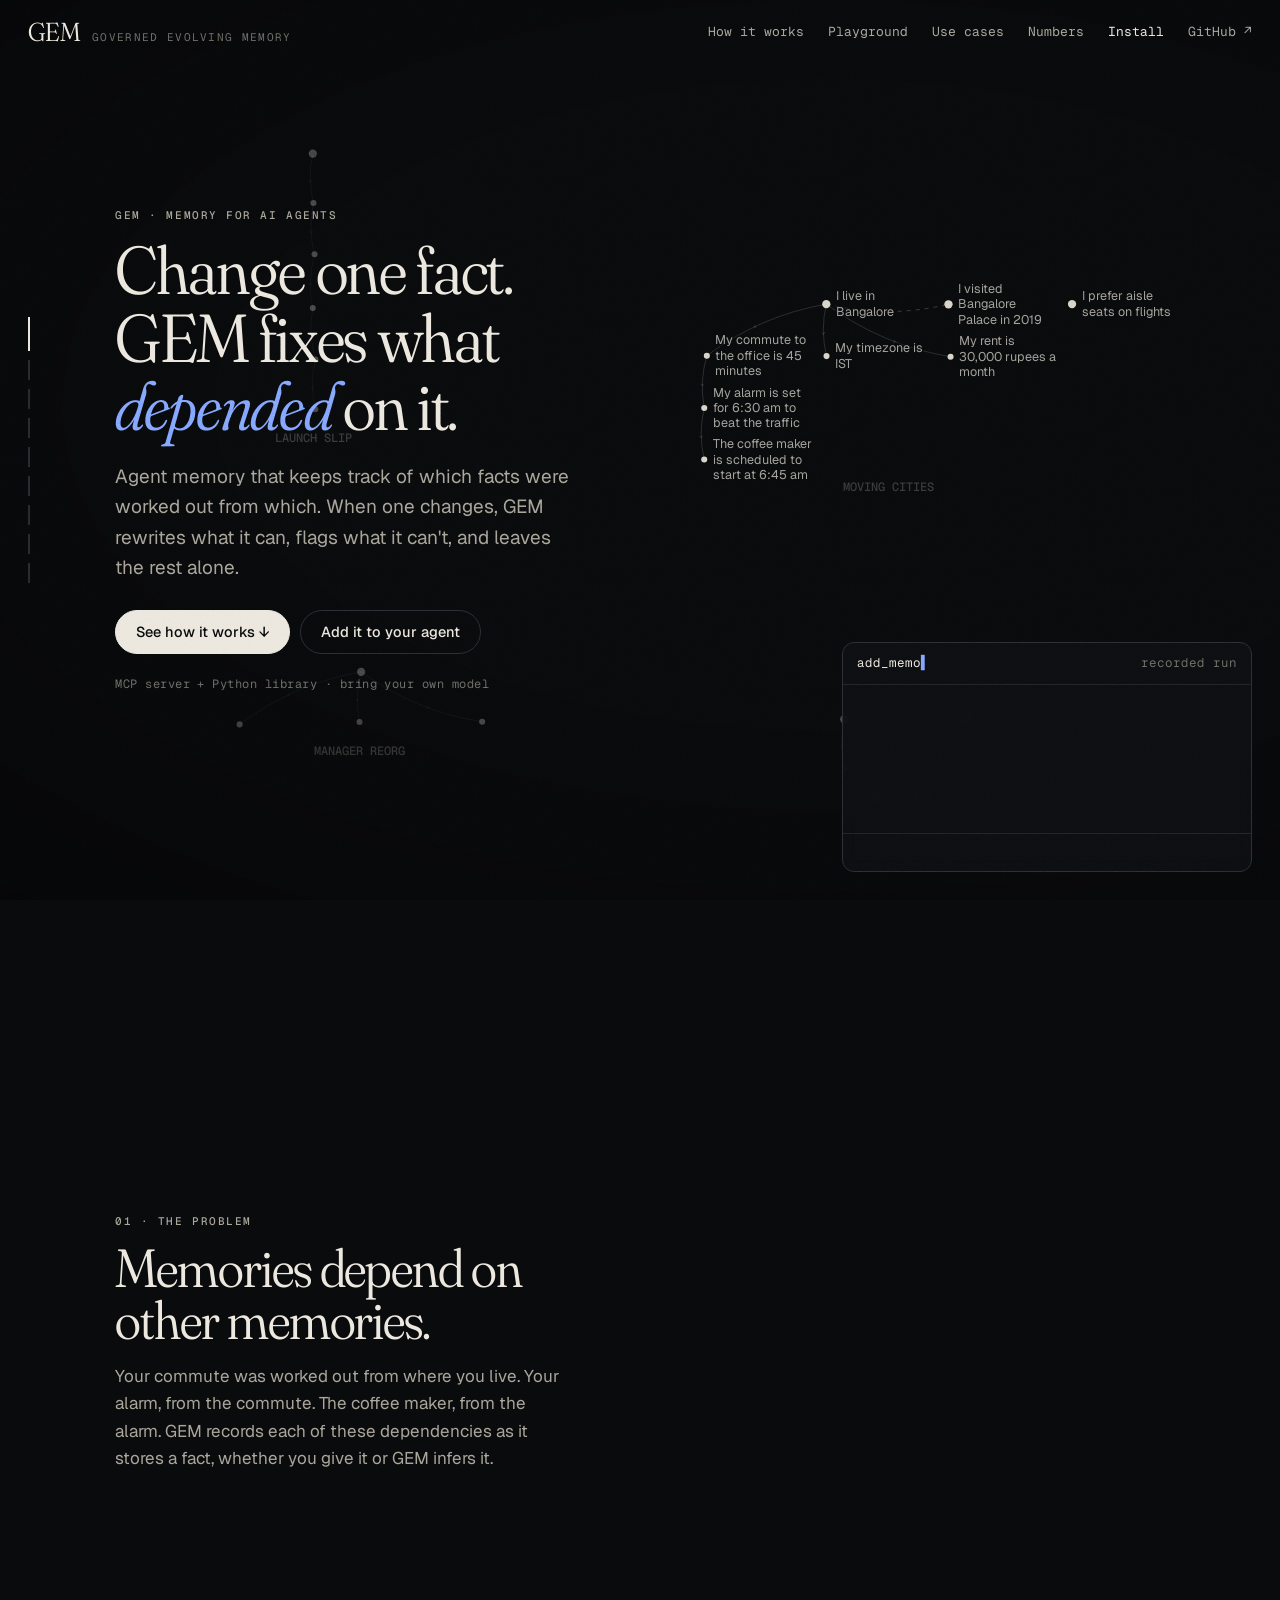
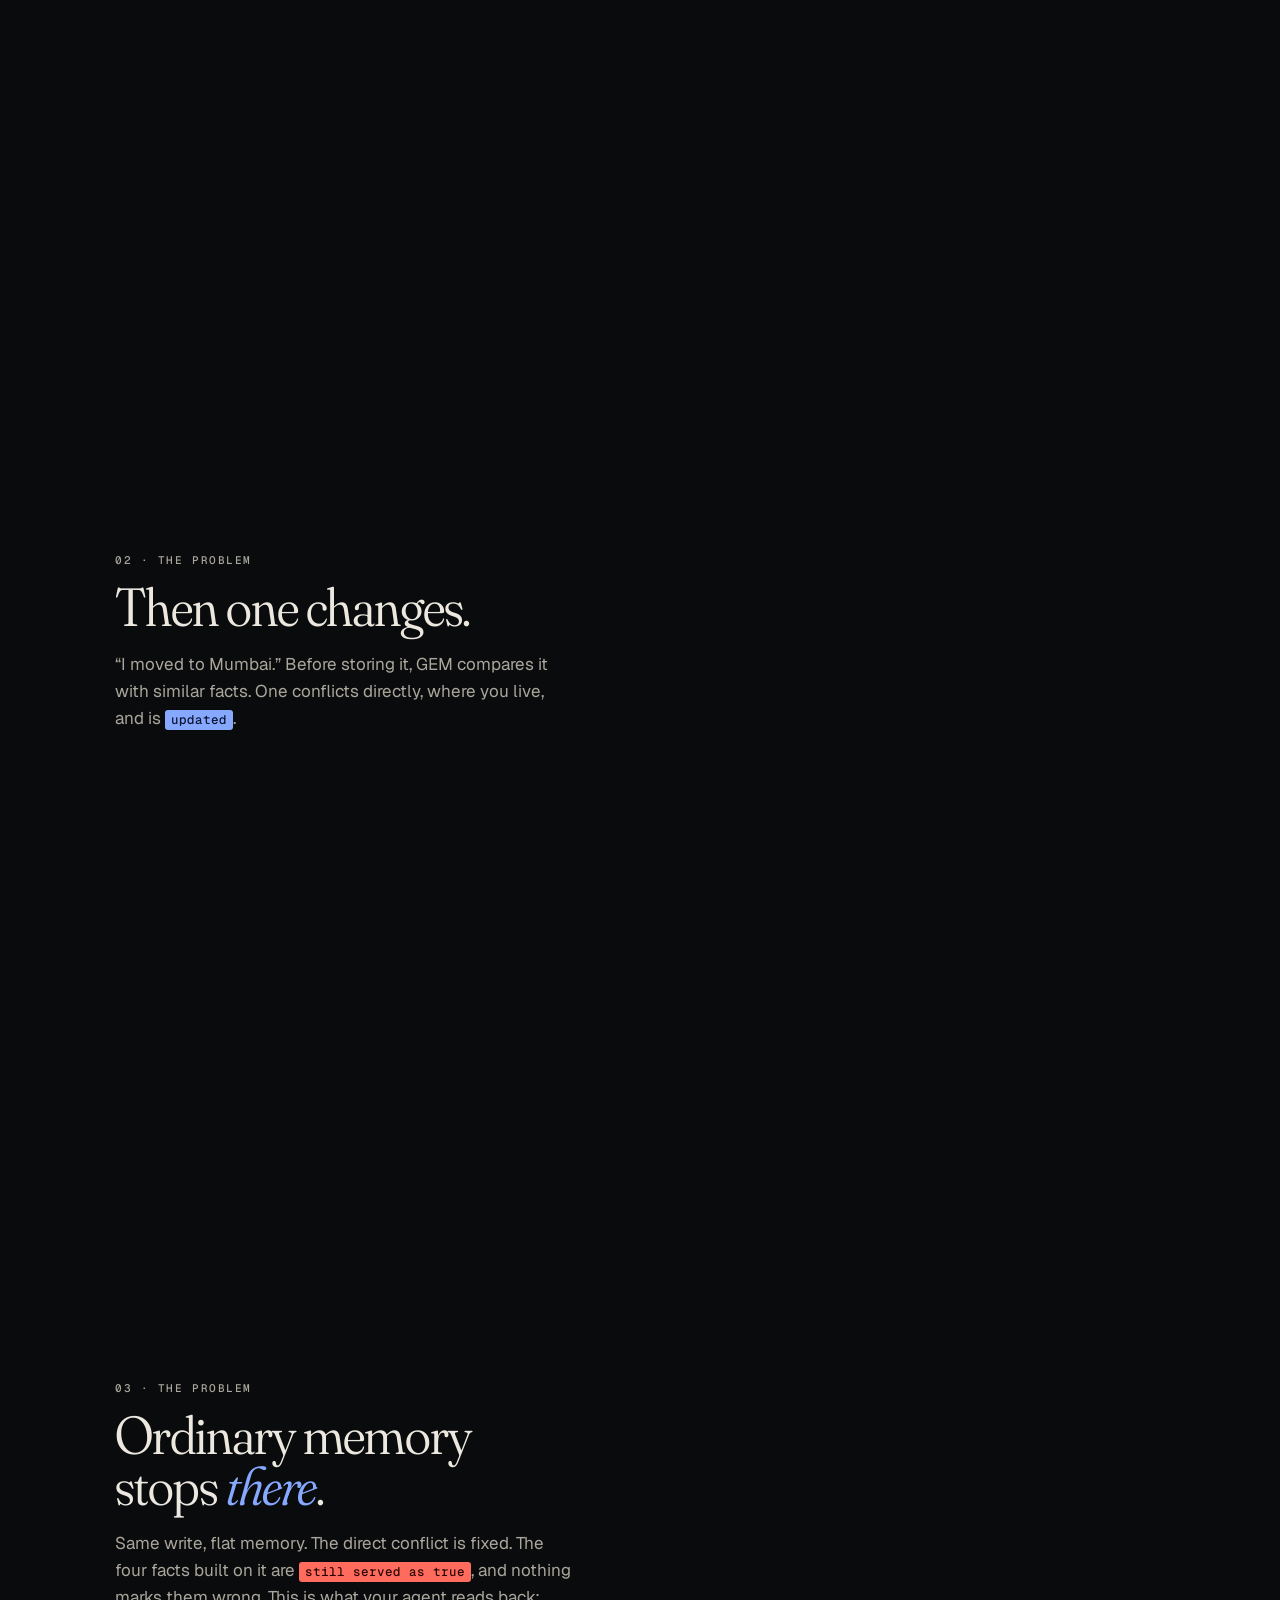
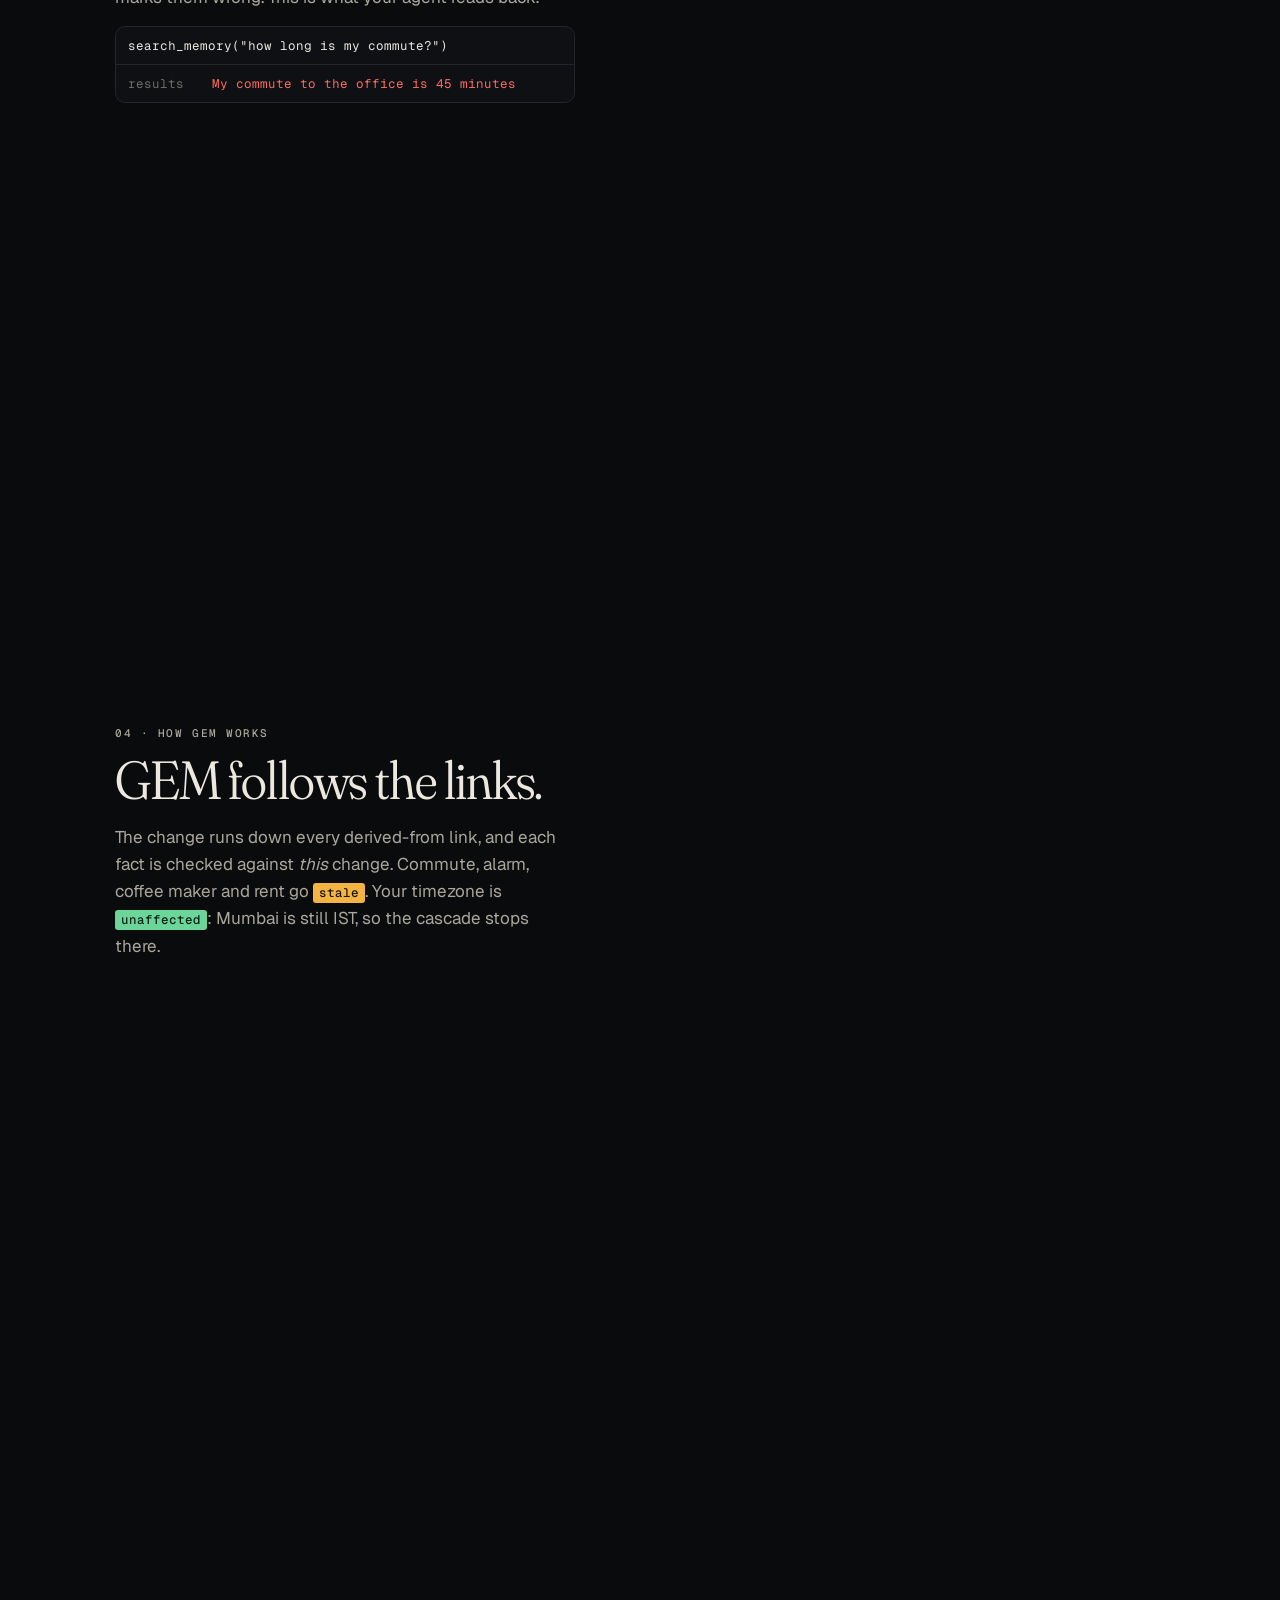
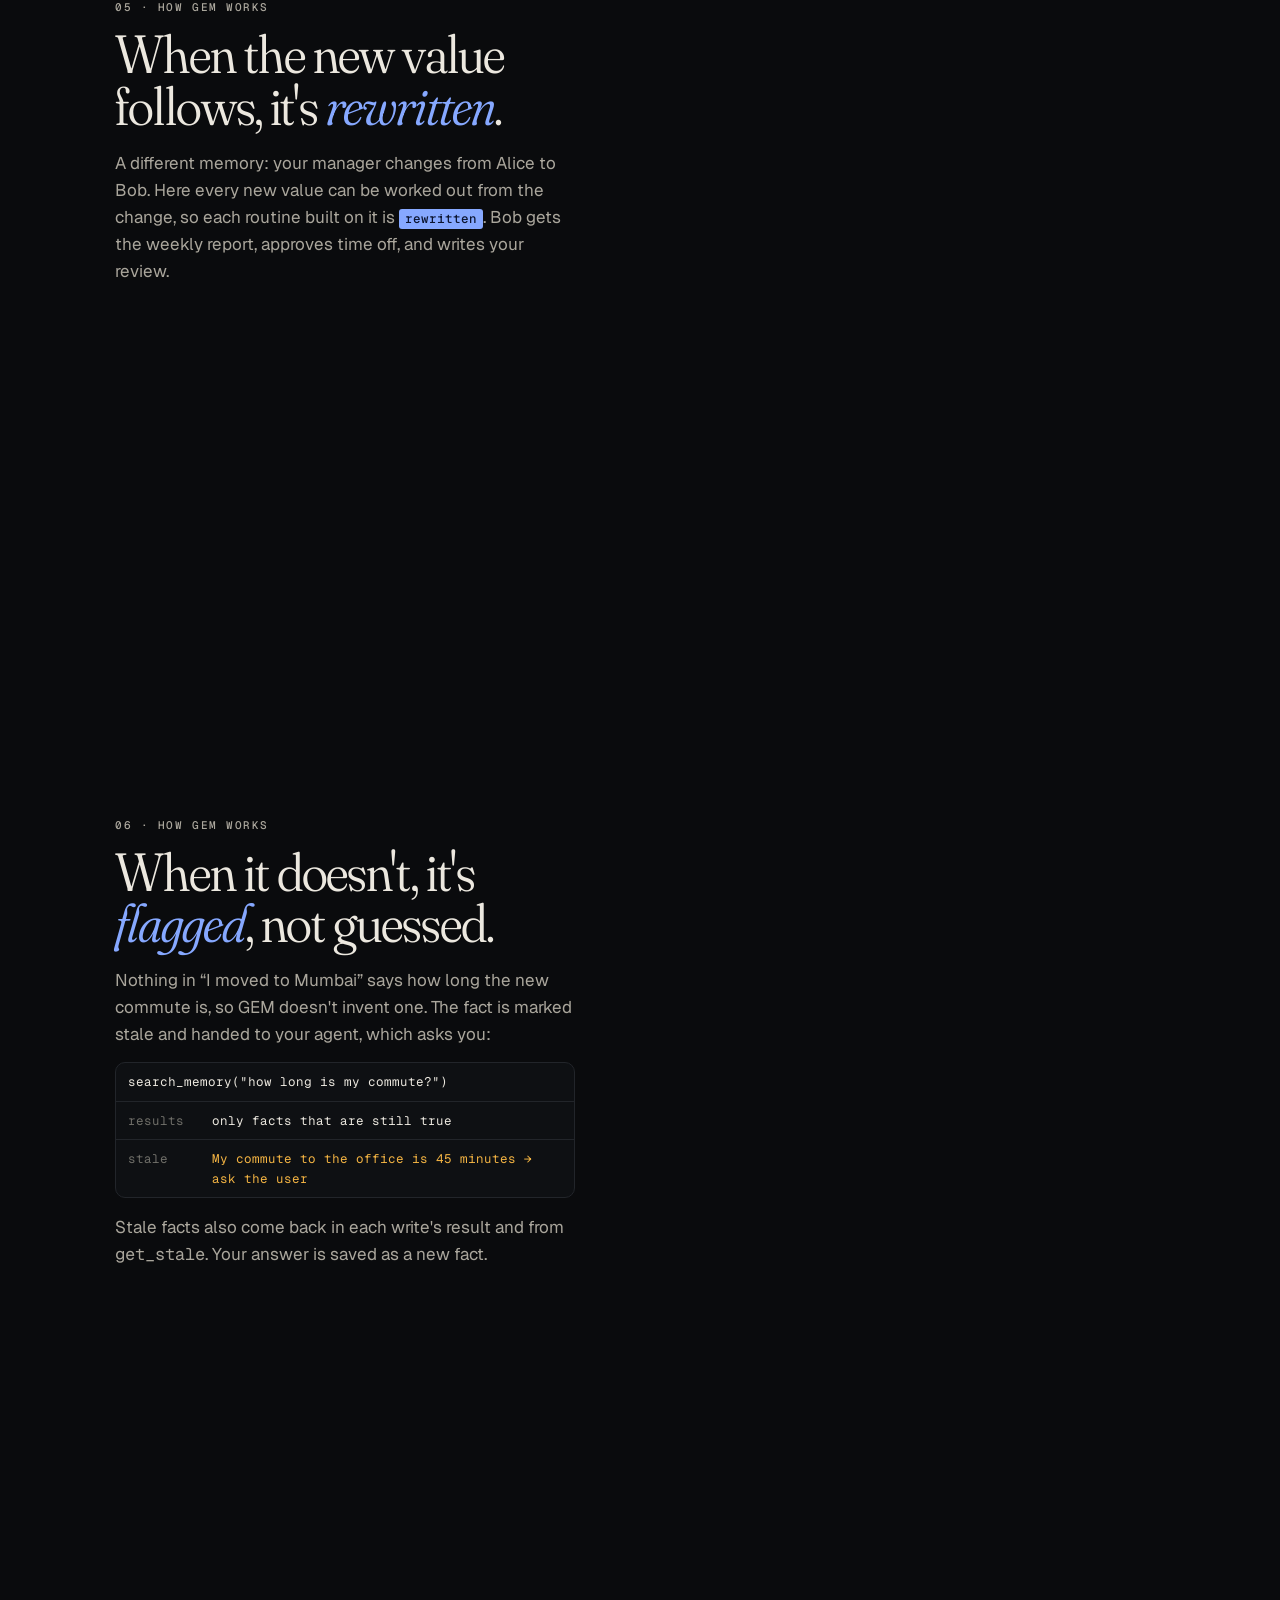
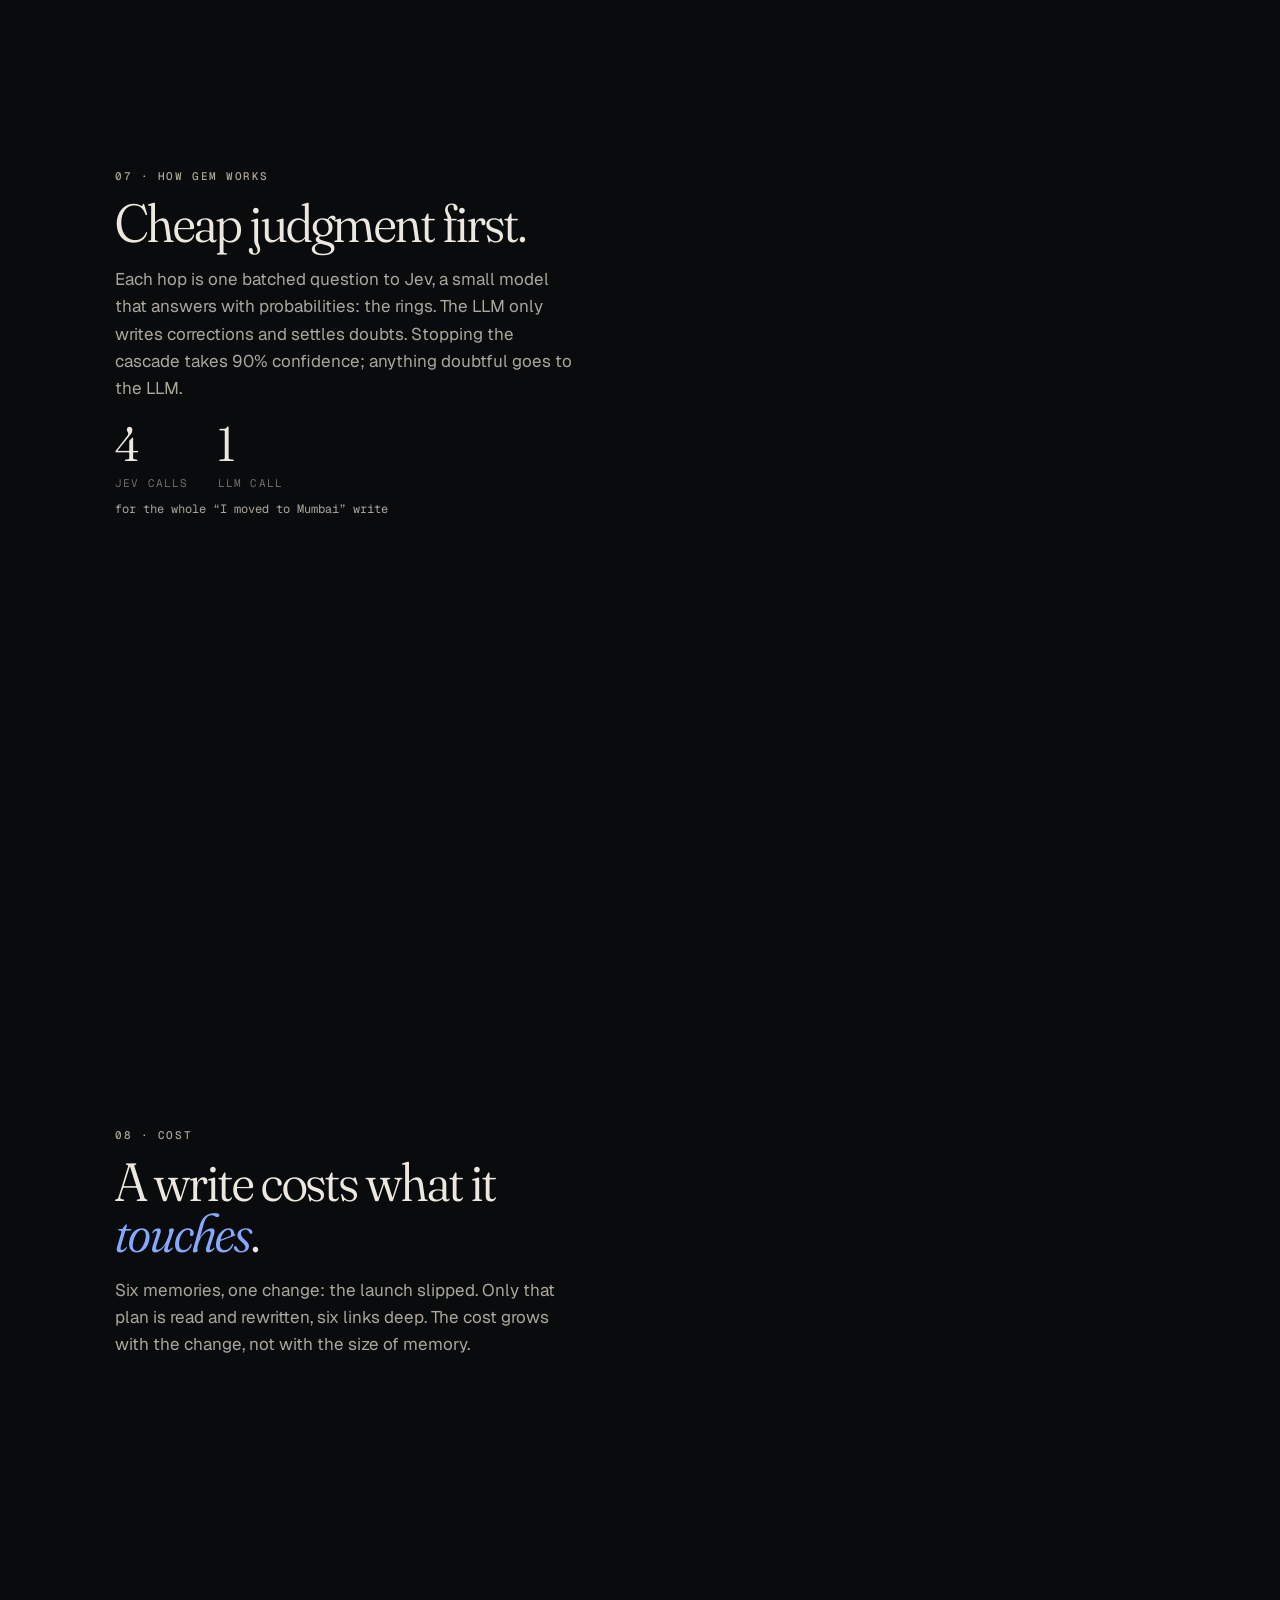
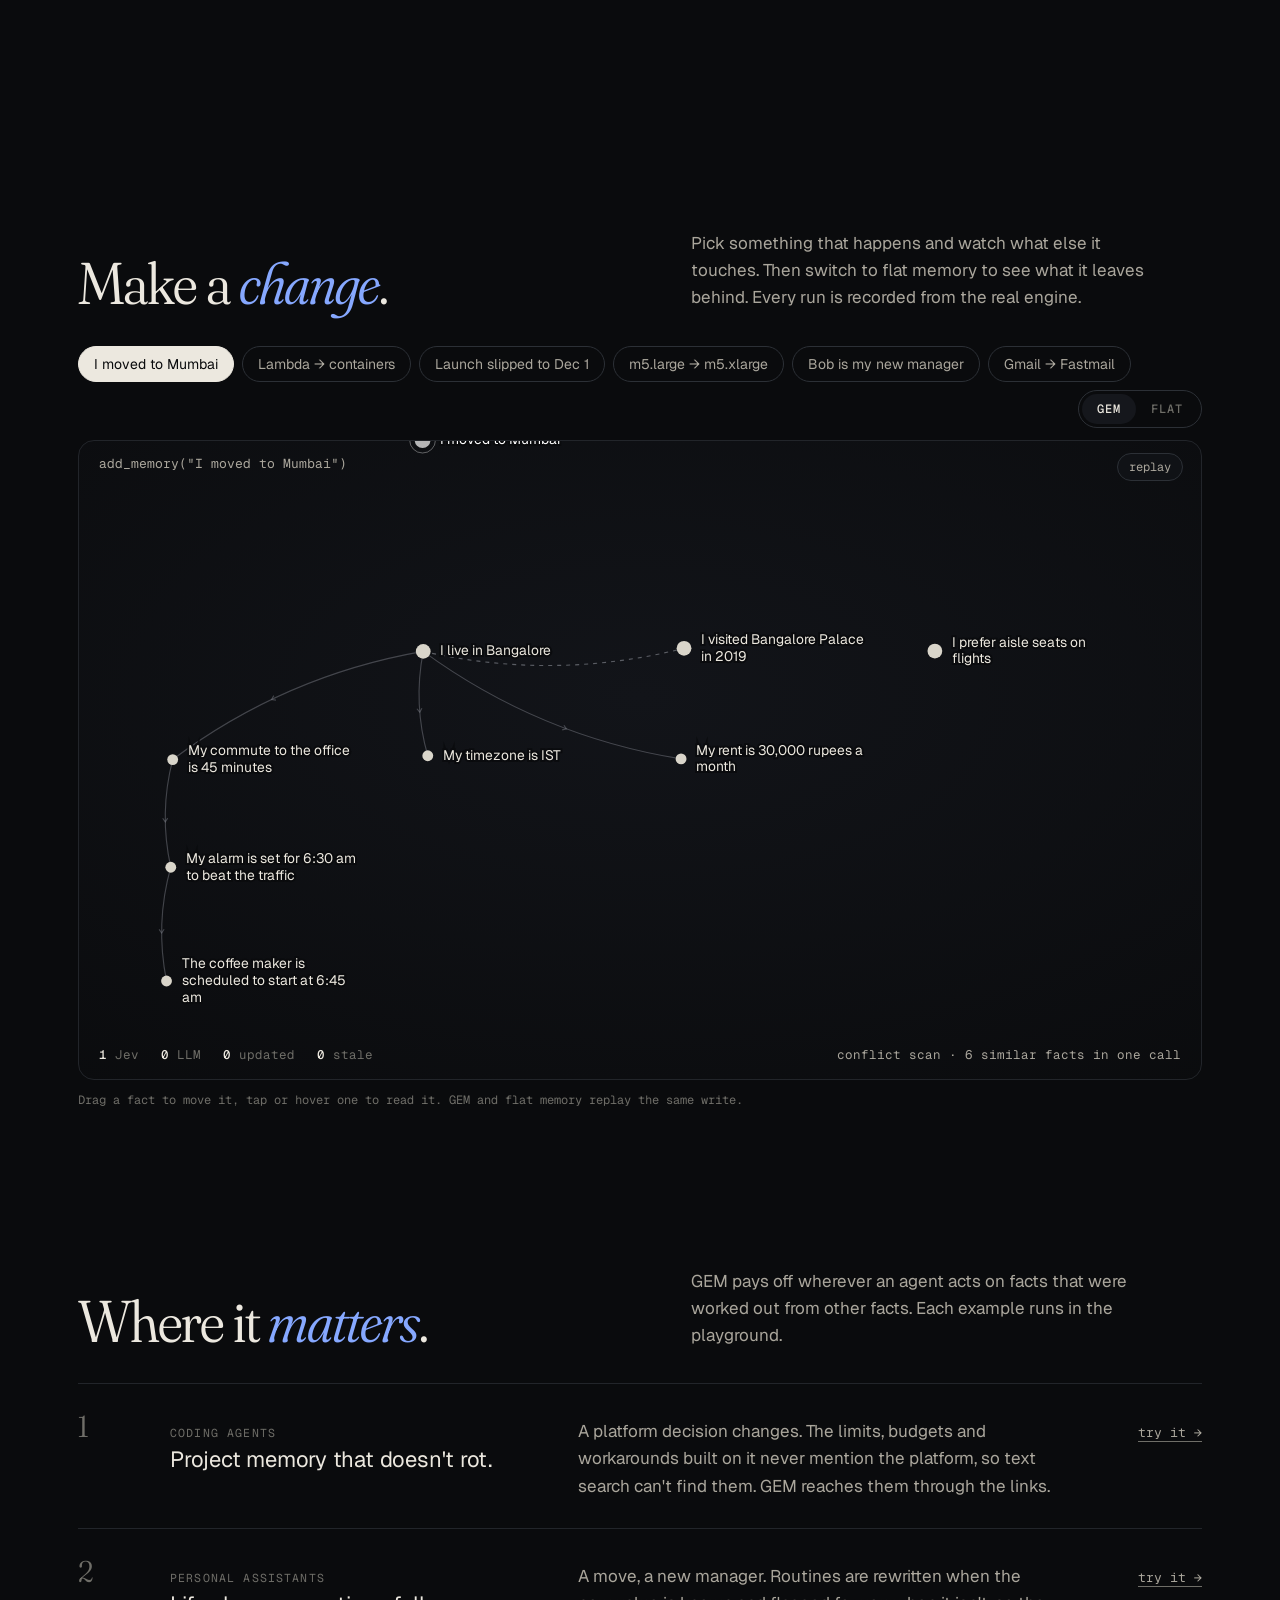
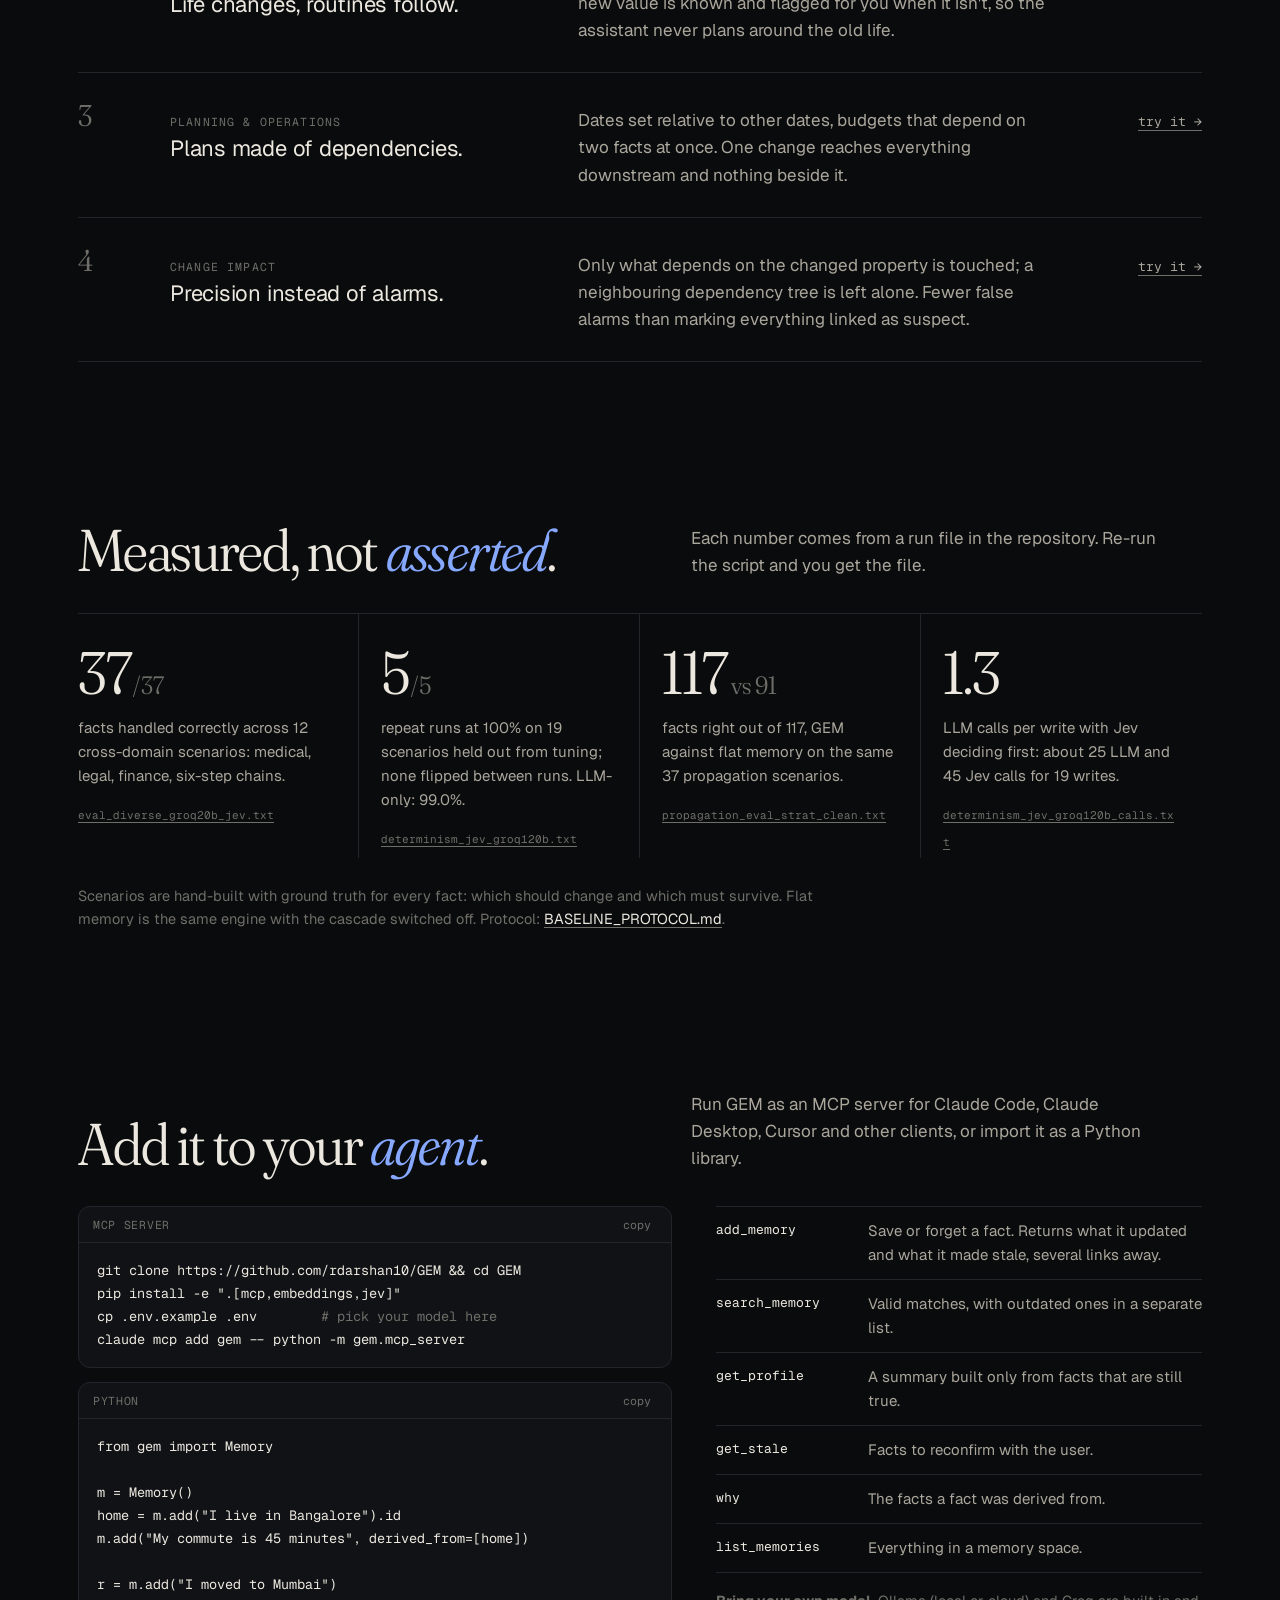
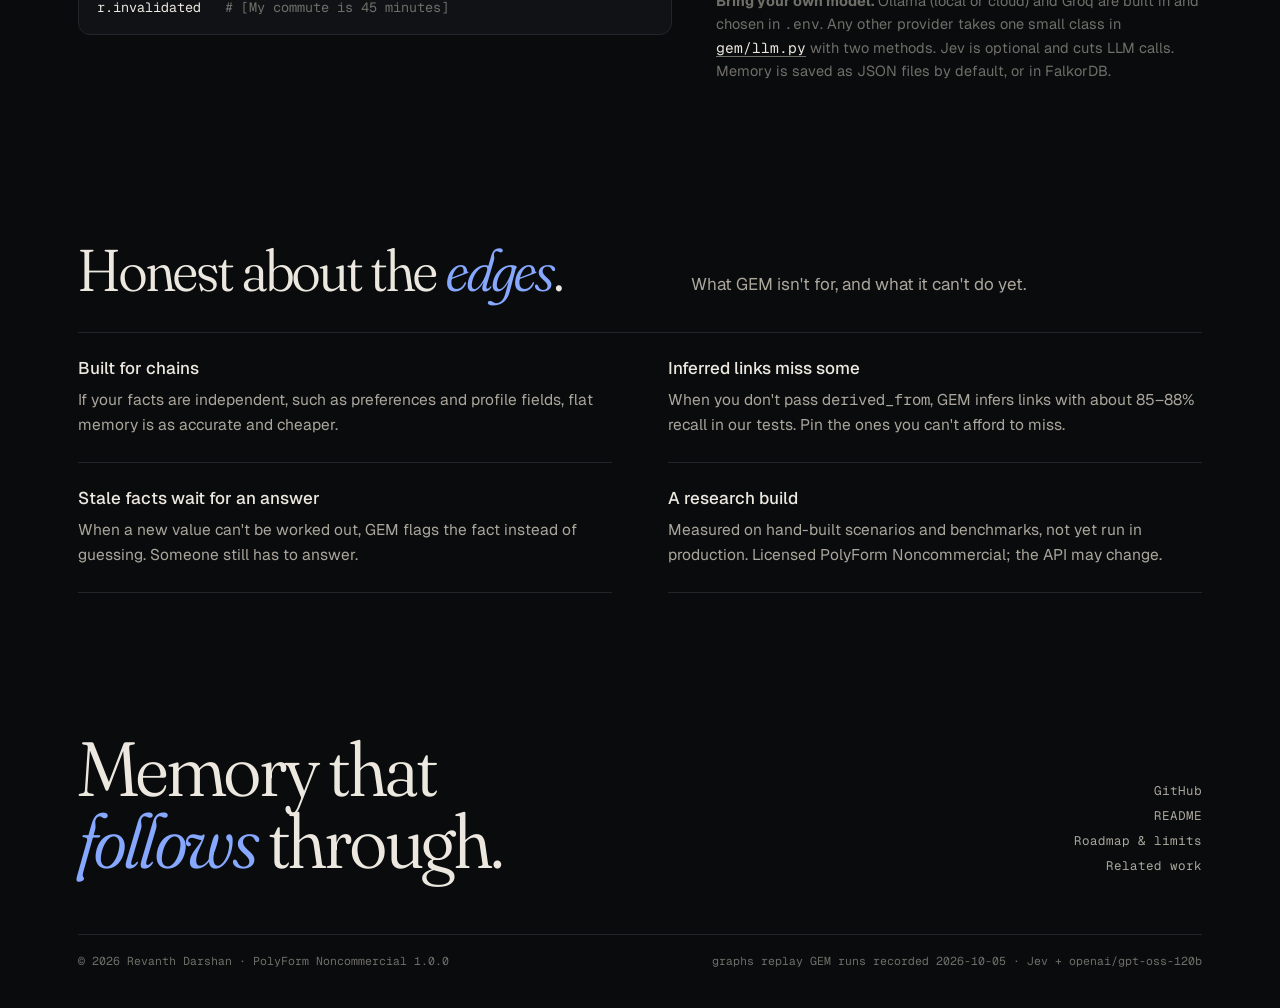
==== docs/index.html @ 8ce1a613 "Hero redesign with live tool-call panel; bring-your-own-model setup - Site hero: "Change one fact. G" ====
<!doctype html>
<html lang="en">
<head>
<meta charset="utf-8">
<meta name="viewport" content="width=device-width, initial-scale=1, viewport-fit=cover">
<title>GEM — Memory that follows through</title>
<meta name="description" content="Agent memory that notices when one change makes other memories wrong. GEM finds every fact built on the one that changed, even four links away, then fixes it, flags it, or leaves it alone.">
<meta name="theme-color" content="#0a0b0d">
<meta property="og:type" content="website">
<meta property="og:title" content="GEM — Memory that follows through">
<meta property="og:description" content="When a fact changes, GEM finds everything that was built on it and fixes it, flags it, or leaves it alone. MCP server and Python library.">
<meta name="twitter:card" content="summary">
<link rel="icon" href="data:image/svg+xml,%3Csvg xmlns='http://www.w3.org/2000/svg' viewBox='0 0 32 32'%3E%3Crect width='32' height='32' rx='7' fill='%230a0b0d'/%3E%3Ccircle cx='11' cy='10' r='3.4' fill='%23ece8df'/%3E%3Ccircle cx='21' cy='17' r='3.4' fill='%2386a8ff'/%3E%3Ccircle cx='11' cy='24' r='3.4' fill='%23f4b443'/%3E%3Cpath d='M13.5 11.6 18.6 15.3M18.6 18.8 13.5 22.4' stroke='%23ece8df' stroke-width='1.3'/%3E%3C/svg%3E">
<link rel="preconnect" href="https://fonts.googleapis.com"><link rel="preconnect" href="https://fonts.gstatic.com" crossorigin>
<link href="https://fonts.googleapis.com/css2?family=Fraunces:ital,opsz,wght,SOFT@0,9..144,300..500,0..100;1,9..144,300..500,0..100&family=Geist:wght@400;500&family=Geist+Mono:wght@400;500&display=swap" rel="stylesheet">
<link rel="stylesheet" href="site.css">
</head>
<body>
<a class="skip" href="#play">Skip to the playground</a>
<header class="top" id="top-bar">
  <a class="brand" href="#hero" aria-label="GEM, back to top"><b>GEM</b><span>governed evolving memory</span></a>
  <nav aria-label="Sections">
    <a href="#how">How it works</a><a href="#play">Playground</a><a href="#cases">Use cases</a><a href="#numbers">Numbers</a><a href="#install">Install</a>
    <a class="gh" href="https://github.com/rdarshan10/GEM">GitHub ↗</a>
  </nav>
</header>
<nav class="rail" aria-label="Story steps"></nav>
<canvas class="grain" id="grain" aria-hidden="true"></canvas>

<main>
<!-- ============================================================ STORY: one pinned graph, steps scroll over it -->
<div class="story-wrap">
  <div class="stage">
    <canvas id="stage" role="img" aria-label="Animated memory graph. The text beside it describes each step."></canvas>
    <div class="callpanel" id="callpanel" aria-hidden="true">
      <header><span class="call" id="cp-call"></span><span class="meta">recorded run</span></header>
      <ol id="cp-rows"></ol>
      <div class="cp-foot" id="cp-foot"></div>
    </div>
  </div>

  <div class="steps">
    <section class="step" id="hero" data-beat="hero" aria-labelledby="h-hero"><div class="card">
      <p class="kicker">GEM · memory for AI agents</p>
      <h1 class="display" id="h-hero">Change one fact. GEM fixes what <em>depended</em> on it.</h1>
      <p class="lead">Agent memory that keeps track of which facts were worked out from which. When one changes, GEM rewrites what it can, flags what it can't, and leaves the rest alone.</p>
      <div class="actions"><a class="btn primary" href="#how">See how it works ↓</a><a class="btn" href="#install">Add it to your agent</a></div>
      <p class="status">MCP server + Python library · bring your own model</p>
    </div></section>

    <section class="step" id="how" data-beat="built" aria-labelledby="h-built"><div class="card">
      <p class="kicker"><b>01</b> · the problem</p>
      <h2 class="display" id="h-built">Memories depend on other memories.</h2>
      <p>Your commute was worked out from where you live. Your alarm, from the commute. The coffee maker, from the alarm. GEM records each of these dependencies as it stores a fact, whether you give it or GEM infers it.</p>
    </div></section>

    <section class="step" data-beat="change" aria-labelledby="h-change"><div class="card">
      <p class="kicker"><b>02</b> · the problem</p>
      <h2 class="display" id="h-change">Then one changes.</h2>
      <p>“I moved to Mumbai.” Before storing it, GEM compares it with similar facts. One conflicts directly, where you live, and is <span class="k k-up">updated</span>.</p>
    </div></section>

    <section class="step" data-beat="flat" aria-labelledby="h-flat"><div class="card">
      <p class="kicker"><b>03</b> · the problem</p>
      <h2 class="display" id="h-flat">Ordinary memory stops <em>there</em>.</h2>
      <p>Same write, flat memory. The direct conflict is fixed. The four facts built on it are <span class="k k-bad">still served as true</span>, and nothing marks them wrong. This is what your agent reads back:</p>
      <div class="io" aria-label="Flat memory search result">
        <div class="q">search_memory("how long is my commute?")</div>
        <div class="bad"><span>results</span><span>My commute to the office is 45 minutes</span></div>
      </div>
    </div></section>

    <section class="step" data-beat="cascade" aria-labelledby="h-cascade"><div class="card">
      <p class="kicker"><b>04</b> · how GEM works</p>
      <h2 class="display" id="h-cascade">GEM follows the links.</h2>
      <p>The change runs down every derived-from link, and each fact is checked against <em>this</em> change. Commute, alarm, coffee maker and rent go <span class="k k-st">stale</span>. Your timezone is <span class="k k-ok">unaffected</span>: Mumbai is still IST, so the cascade stops there.</p>
    </div></section>

    <section class="step" data-beat="rewrite" aria-labelledby="h-rewrite"><div class="card">
      <p class="kicker"><b>05</b> · how GEM works</p>
      <h2 class="display" id="h-rewrite">When the new value follows, it's <em>rewritten</em>.</h2>
      <p>A different memory: your manager changes from Alice to Bob. Here every new value can be worked out from the change, so each routine built on it is <span class="k k-up">rewritten</span>. Bob gets the weekly report, approves time off, and writes your review.</p>
    </div></section>

    <section class="step" data-beat="stale" aria-labelledby="h-stale"><div class="card">
      <p class="kicker"><b>06</b> · how GEM works</p>
      <h2 class="display" id="h-stale">When it doesn't, it's <em>flagged</em>, not guessed.</h2>
      <p>Nothing in “I moved to Mumbai” says how long the new commute is, so GEM doesn't invent one. The fact is marked stale and handed to your agent, which asks you:</p>
      <div class="io" aria-label="GEM search result">
        <div class="q">search_memory("how long is my commute?")</div>
        <div><span>results</span><span>only facts that are still true</span></div>
        <div class="ok"><span>stale</span><span>My commute to the office is 45 minutes → ask the user</span></div>
      </div>
      <p>Stale facts also come back in each write's result and from <span class="mono">get_stale</span>. Your answer is saved as a new fact.</p>
    </div></section>

    <section class="step" data-beat="cheap" aria-labelledby="h-cheap"><div class="card">
      <p class="kicker"><b>07</b> · how GEM works</p>
      <h2 class="display" id="h-cheap">Cheap judgment first.</h2>
      <p>Each hop is one batched question to Jev, a small model that answers with probabilities: the rings. The LLM only writes corrections and settles doubts. Stopping the cascade takes 90% confidence; anything doubtful goes to the LLM.</p>
      <div class="meter"><div><b id="m-jev">4</b><span>Jev calls</span></div><div><b id="m-llm">1</b><span>LLM call</span></div></div>
      <p class="ex">for the whole “I moved to Mumbai” write</p>
    </div></section>

    <section class="step" data-beat="scale" aria-labelledby="h-scale"><div class="card">
      <p class="kicker"><b>08</b> · cost</p>
      <h2 class="display" id="h-scale">A write costs what it <em>touches</em>.</h2>
      <p>Six memories, one change: the launch slipped. Only that plan is read and rewritten, six links deep. The cost grows with the change, not with the size of memory.</p>
    </div></section>
  </div>
</div>

<!-- ============================================================ AFTER THE STORY -->
<div class="after">
  <section class="sec" id="play" aria-labelledby="h-play">
    <div class="head">
      <h2 class="display" id="h-play">Make a <em>change</em>.</h2>
      <p>Pick something that happens and watch what else it touches. Then switch to flat memory to see what it leaves behind. Every run is recorded from the real engine.</p>
    </div>
    <div class="play-ui">
      <div id="chips" style="display:contents"></div>
      <div class="seg" role="radiogroup" aria-label="Memory type"><button type="button" role="radio" aria-checked="true" data-m="gem">GEM</button><button type="button" role="radio" aria-checked="false" data-m="flat">FLAT</button></div>
    </div>
    <div class="play-stage">
      <canvas id="play-canvas" role="img" aria-label="Interactive memory graph"></canvas>
      <p class="play-q" id="play-q"></p>
      <button type="button" class="replay" id="replay">replay</button>
      <div class="readout" aria-live="polite" id="readout"><span><b id="r-jev">0</b> Jev</span><span><b id="r-llm">0</b> LLM</span><span><b id="r-up">0</b> updated</span><span><b id="r-st">0</b> stale</span><span class="last" id="r-last"></span></div>
    </div>
    <p class="play-note">Drag a fact to move it, tap or hover one to read it. GEM and flat memory replay the same write.</p>
  </section>

  <section class="sec" id="cases" aria-labelledby="h-cases">
    <div class="head">
      <h2 class="display" id="h-cases">Where it <em>matters</em>.</h2>
      <p>GEM pays off wherever an agent acts on facts that were worked out from other facts. Each example runs in the playground.</p>
    </div>
    <ul class="cases">
      <li><span class="n">1</span><h3><span>Coding agents</span>Project memory that doesn't rot.</h3><p>A platform decision changes. The limits, budgets and workarounds built on it never mention the platform, so text search can't find them. GEM reaches them through the links.</p><button class="try" data-try="runtime">try it →</button></li>
      <li><span class="n">2</span><h3><span>Personal assistants</span>Life changes, routines follow.</h3><p>A move, a new manager. Routines are rewritten when the new value is known and flagged for you when it isn't, so the assistant never plans around the old life.</p><button class="try" data-try="relocation">try it →</button></li>
      <li><span class="n">3</span><h3><span>Planning &amp; operations</span>Plans made of dependencies.</h3><p>Dates set relative to other dates, budgets that depend on two facts at once. One change reaches everything downstream and nothing beside it.</p><button class="try" data-try="launch">try it →</button></li>
      <li><span class="n">4</span><h3><span>Change impact</span>Precision instead of alarms.</h3><p>Only what depends on the changed property is touched; a neighbouring dependency tree is left alone. Fewer false alarms than marking everything linked as suspect.</p><button class="try" data-try="email">try it →</button></li>
    </ul>
  </section>

  <section class="sec" id="numbers" aria-labelledby="h-numbers">
    <div class="head">
      <h2 class="display" id="h-numbers">Measured, not <em>asserted</em>.</h2>
      <p>Each number comes from a run file in the repository. Re-run the script and you get the file.</p>
    </div>
    <div class="numbers">
      <div><b>37<small>/37</small></b><p>facts handled correctly across 12 cross-domain scenarios: medical, legal, finance, six-step chains.</p><a href="https://github.com/rdarshan10/GEM/blob/main/runs/eval_diverse_groq20b_jev.txt">eval_diverse_groq20b_jev.txt</a></div>
      <div><b>5<small>/5</small></b><p>repeat runs at 100% on 19 scenarios held out from tuning; none flipped between runs. LLM-only: 99.0%.</p><a href="https://github.com/rdarshan10/GEM/blob/main/runs/determinism_jev_groq120b.txt">determinism_jev_groq120b.txt</a></div>
      <div><b>117<small> vs 91</small></b><p>facts right out of 117, GEM against flat memory on the same 37 propagation scenarios.</p><a href="https://github.com/rdarshan10/GEM/blob/main/runs/propagation_eval_strat_clean.txt">propagation_eval_strat_clean.txt</a></div>
      <div><b>1.3</b><p>LLM calls per write with Jev deciding first: about 25 LLM and 45 Jev calls for 19 writes.</p><a href="https://github.com/rdarshan10/GEM/blob/main/runs/determinism_jev_groq120b_calls.txt">determinism_jev_groq120b_calls.txt</a></div>
    </div>
    <p class="method">Scenarios are hand-built with ground truth for every fact: which should change and which must survive. Flat memory is the same engine with the cascade switched off. Protocol: <a href="https://github.com/rdarshan10/GEM/blob/main/BASELINE_PROTOCOL.md">BASELINE_PROTOCOL.md</a>.</p>
  </section>

  <section class="sec" id="install" aria-labelledby="h-install">
    <div class="head">
      <h2 class="display" id="h-install">Add it to your <em>agent</em>.</h2>
      <p>Run GEM as an MCP server for Claude Code, Claude Desktop, Cursor and other clients, or import it as a Python library.</p>
    </div>
    <div class="install">
      <div>
        <div class="code"><header><span>MCP SERVER</span><button class="copy" data-copy="mcp">copy</button></header>
<pre id="mcp">git clone https://github.com/rdarshan10/GEM && cd GEM
pip install -e ".[mcp,embeddings,jev]"
cp .env.example .env        <span class="c"># pick your model here</span>
claude mcp add gem -- python -m gem.mcp_server</pre></div>
        <div class="code"><header><span>PYTHON</span><button class="copy" data-copy="py">copy</button></header>
<pre id="py">from gem import Memory

m = Memory()
home = m.add("I live in Bangalore").id
m.add("My commute is 45 minutes", derived_from=[home])

r = m.add("I moved to Mumbai")
r.invalidated   <span class="c"># [My commute is 45 minutes]</span></pre></div>
      </div>
      <div>
        <ul class="tools">
          <li><span>add_memory</span><span>Save or forget a fact. Returns what it updated and what it made stale, several links away.</span></li>
          <li><span>search_memory</span><span>Valid matches, with outdated ones in a separate list.</span></li>
          <li><span>get_profile</span><span>A summary built only from facts that are still true.</span></li>
          <li><span>get_stale</span><span>Facts to reconfirm with the user.</span></li>
          <li><span>why</span><span>The facts a fact was derived from.</span></li>
          <li><span>list_memories</span><span>Everything in a memory space.</span></li>
        </ul>
        <p class="tools-note"><strong>Bring your own model.</strong> Ollama (local or cloud) and Groq are built in and chosen in <span class="mono">.env</span>. Any other provider takes one small class in <a href="https://github.com/rdarshan10/GEM/blob/main/gem/llm.py"><span class="mono">gem/llm.py</span></a> with two methods. Jev is optional and cuts LLM calls. Memory is saved as JSON files by default, or in FalkorDB.</p>
      </div>
    </div>
  </section>

  <section class="sec" id="limits" aria-labelledby="h-limits">
    <div class="head">
      <h2 class="display" id="h-limits">Honest about the <em>edges</em>.</h2>
      <p>What GEM isn't for, and what it can't do yet.</p>
    </div>
    <div class="limits">
      <div><h3>Built for chains</h3><p>If your facts are independent, such as preferences and profile fields, flat memory is as accurate and cheaper.</p></div>
      <div><h3>Inferred links miss some</h3><p>When you don't pass <span class="mono">derived_from</span>, GEM infers links with about 85–88% recall in our tests. Pin the ones you can't afford to miss.</p></div>
      <div><h3>Stale facts wait for an answer</h3><p>When a new value can't be worked out, GEM flags the fact instead of guessing. Someone still has to answer.</p></div>
      <div><h3>A research build</h3><p>Measured on hand-built scenarios and benchmarks, not yet run in production. Licensed PolyForm Noncommercial; the API may change.</p></div>
    </div>
  </section>
</div>
</main>

<footer class="after">
  <p class="big">Memory that<br><em>follows</em> through.</p>
  <ul>
    <li><a href="https://github.com/rdarshan10/GEM">GitHub</a></li>
    <li><a href="https://github.com/rdarshan10/GEM#readme">README</a></li>
    <li><a href="https://github.com/rdarshan10/GEM/blob/main/PRODUCTIONIZATION.md">Roadmap &amp; limits</a></li>
    <li><a href="https://github.com/rdarshan10/GEM/blob/main/RELATED_WORK.md">Related work</a></li>
  </ul>
</footer>
<p class="legal after"><span>© 2026 Revanth Darshan · PolyForm Noncommercial 1.0.0</span><span id="data-stamp">graphs replay recorded GEM runs</span></p>

<script src="engine.js"></script>
<script src="site.js"></script>
</body>
</html>
---- docs/site.css ----
/* GEM site. Dark stage, Fraunces display, Geist text. Colour = state: blue updated, amber stale,
   green unaffected, red served-as-true-but-outdated. */

:root {
  --bg: #0a0b0d; --bg2: #101216; --bg3: #15171c;
  --ink: #ece8df; --ink2: #aaa69c; --ink3: #6f6e68; --line: #22252a; --line2: #2c3036;
  --blue: #86a8ff; --amber: #f4b443; --green: #6bd59a; --red: #ff6b5d;
  --body: "Geist", system-ui, -apple-system, "Segoe UI", sans-serif;
  --mono: "Geist Mono", ui-monospace, "Cascadia Mono", monospace;
  --display: "Fraunces", Georgia, serif;
  --gutter: 28px;
}
* { box-sizing: border-box; }
html { scroll-behavior: smooth; scroll-padding-top: 70px; }
body { margin: 0; background: var(--bg); color: var(--ink); font: 400 17px/1.6 var(--body); -webkit-font-smoothing: antialiased; }
a { color: var(--ink); text-decoration-color: var(--ink3); text-underline-offset: 3px; }
a:hover { text-decoration-color: var(--blue); }
p { margin: 0; }
.mono { font-family: var(--mono); }
.display { font-family: var(--display); font-weight: 340; letter-spacing: -0.02em; line-height: .96; font-variation-settings: "SOFT" 60, "opsz" 144; margin: 0; }
.display em { font-style: italic; color: var(--blue); }
.skip { position: absolute; left: -999px; top: 8px; background: var(--ink); color: var(--bg); padding: 8px 12px; z-index: 100; }
.skip:focus { left: 8px; }
:focus-visible { outline: 2px solid var(--blue); outline-offset: 3px; }

/* ---------------------------------------------------------------- chrome */
.top { position: fixed; inset: 0 0 auto 0; z-index: 40; display: flex; align-items: center; gap: 24px; height: 64px; padding: 0 var(--gutter); transition: background .3s, border-color .3s; border-bottom: 1px solid transparent; }
.top.solid { background: rgba(10,11,13,.86); backdrop-filter: blur(10px); border-color: var(--line); }
.brand { display: flex; align-items: baseline; gap: 12px; text-decoration: none; }
.brand b { font: 340 26px/1 var(--display); font-variation-settings: "SOFT" 60, "opsz" 144; }
.brand span { font: 400 11px var(--mono); color: var(--ink3); letter-spacing: .12em; text-transform: uppercase; }
.top nav { margin-left: auto; display: flex; gap: 24px; font: 400 13px var(--mono); }
.top nav a { color: var(--ink2); text-decoration: none; }
.top nav a:hover, .top nav a.on { color: var(--ink); }
.rail { position: fixed; left: var(--gutter); top: 50%; transform: translateY(-50%); z-index: 30; display: flex; flex-direction: column; gap: 9px; transition: opacity .4s; }
.rail a { display: block; width: 2px; height: 20px; background: #2a2b2f; transition: background .3s, height .3s; }
.rail a.on { background: var(--ink); height: 34px; }
.rail.off { opacity: 0; pointer-events: none; }
.grain { position: fixed; inset: 0; width: 100%; height: 100%; pointer-events: none; opacity: .07; mix-blend-mode: overlay; z-index: 50; }

/* ---------------------------------------------------------------- story (sticky stage + scrolling steps) */
.story-wrap { position: relative; }
.stage { position: sticky; top: 0; height: 100vh; height: 100svh; width: 100%; overflow: hidden; }
.stage canvas { position: absolute; inset: 0; width: 100%; height: 100%; display: block; }
.stage::after { content: ""; position: absolute; inset: 0; pointer-events: none; background: radial-gradient(120% 90% at 65% 45%, transparent 40%, rgba(0,0,0,.55) 100%); }
/* hero tool-call panel: the call and what it returns, filling in as the cascade runs */
.callpanel { position: absolute; right: var(--gutter); bottom: 28px; z-index: 2; width: min(410px, 34vw); background: rgba(14,16,20,.88); border: 1px solid var(--line2); border-radius: 12px; backdrop-filter: blur(8px); font: 400 12.5px/1.5 var(--mono); transition: opacity .5s, transform .5s; }
.callpanel.off { opacity: 0; transform: translateY(8px); pointer-events: none; }
.callpanel header { display: flex; justify-content: space-between; gap: 12px; padding: 11px 14px; border-bottom: 1px solid var(--line); }
.callpanel .call { color: var(--ink); white-space: nowrap; overflow: hidden; text-overflow: ellipsis; }
.callpanel .call.typing::after { content: "\258D"; color: var(--blue); animation: blink 1s steps(1) infinite; }
@keyframes blink { 50% { opacity: 0; } }
.callpanel .meta { color: var(--ink3); white-space: nowrap; }
.callpanel ol { list-style: none; margin: 0; padding: 6px 14px; min-height: 148px; }
.callpanel li { display: grid; grid-template-columns: 92px 1fr; gap: 10px; padding: 3px 0; color: var(--ink2); animation: rowin .35s ease-out; }
.callpanel li span:last-child { white-space: nowrap; overflow: hidden; text-overflow: ellipsis; }
.callpanel li .t-updated { color: var(--blue); } .callpanel li .t-stale { color: var(--amber); } .callpanel li .t-kept { color: var(--green); }
@keyframes rowin { from { opacity: 0; transform: translateX(-4px); } }
.callpanel .cp-foot { padding: 9px 14px; border-top: 1px solid var(--line); color: var(--ink3); min-height: 38px; }
.callpanel .cp-foot b { color: var(--ink); font-weight: 500; }
.steps { position: relative; z-index: 2; margin-top: -100vh; margin-top: -100svh; }
.step { min-height: 100vh; min-height: 100svh; display: flex; align-items: center; padding: 0 0 0 9vw; pointer-events: none; }
.step.short { min-height: 85vh; }
.card { max-width: 460px; pointer-events: auto; }
.kicker { font: 500 11px var(--mono); letter-spacing: .14em; color: var(--ink3); text-transform: uppercase; }
.kicker b { color: var(--ink2); font-weight: 500; }
.card h1 { font-size: clamp(46px, 5.3vw, 80px); line-height: 1; margin: 14px 0 22px; }
.card h2 { font-size: clamp(38px, 4.2vw, 58px); margin: 12px 0 18px; }
.card p { color: var(--ink2); margin: 0 0 14px; }
.card p strong { color: var(--ink); font-weight: 500; }
.lead { font-size: 19px; color: var(--ink2); }
.k { display: inline-block; padding: 0 6px; border-radius: 3px; font: 500 12.5px/1.6 var(--mono); }
.k-st { color: #1a1305; background: var(--amber); } .k-up { color: #0b1430; background: var(--blue); }
.k-ok { color: #062012; background: var(--green); } .k-bad { color: #2a0603; background: var(--red); }
.actions { display: flex; flex-wrap: wrap; gap: 10px; margin-top: 26px; }
.btn { display: inline-flex; align-items: center; gap: 8px; height: 44px; padding: 0 20px; border-radius: 999px; border: 1px solid var(--line2); color: var(--ink); text-decoration: none; font: 500 14.5px var(--body); transition: background .2s, border-color .2s, color .2s; }
.btn:hover { border-color: var(--ink3); }
.btn.primary { background: var(--ink); color: var(--bg); border-color: var(--ink); }
.btn.primary:hover { background: #fff; }
.card .status { margin: 22px 0 0; font: 400 12px var(--mono); color: var(--ink3); letter-spacing: .04em; }
.io { margin: 6px 0 16px; border: 1px solid var(--line); border-radius: 10px; background: rgba(16,18,22,.8); font: 400 12.5px/1.55 var(--mono); overflow: hidden; }
.io div { padding: 9px 12px; display: grid; grid-template-columns: 74px 1fr; gap: 10px; }
.io div + div { border-top: 1px solid var(--line); }
.io .q { color: var(--ink); grid-template-columns: 1fr; }
.io span:first-child { color: var(--ink3); }
.io .bad span:last-child { color: var(--red); }
.io .ok span:last-child { color: var(--amber); }
.meter { margin: 18px 0 6px; display: flex; gap: 30px; }
.meter b { display: block; font: 340 48px/1 var(--display); font-variation-settings: "SOFT" 60, "opsz" 144; }
.meter span { font: 400 11px var(--mono); color: var(--ink3); letter-spacing: .1em; text-transform: uppercase; }
.ex { font: 400 12px var(--mono); color: var(--ink3); }

/* ---------------------------------------------------------------- sections after the story */
.after { position: relative; z-index: 3; background: var(--bg); }
.sec { max-width: 1180px; margin: 0 auto; padding: 130px var(--gutter) 30px; }
.head { display: grid; grid-template-columns: minmax(0, 1.05fr) minmax(0, .95fr); gap: 48px; align-items: end; margin-bottom: 34px; }
.head h2 { font-size: clamp(40px, 4.6vw, 64px); }
.head p { color: var(--ink2); max-width: 470px; }

/* playground */
.play-ui { display: flex; flex-wrap: wrap; gap: 8px; align-items: center; margin-bottom: 12px; }
.chip { border: 1px solid var(--line2); background: transparent; color: var(--ink2); font: 400 14px var(--body); padding: 8px 15px; border-radius: 999px; cursor: pointer; transition: border-color .2s, color .2s, background .2s; }
.chip:hover { border-color: var(--ink3); color: var(--ink); }
.chip[aria-pressed="true"] { background: var(--ink); border-color: var(--ink); color: var(--bg); }
.seg { margin-left: auto; display: inline-flex; border: 1px solid var(--line2); border-radius: 999px; padding: 3px; }
.seg button { border: 0; background: none; color: var(--ink3); font: 500 12px var(--mono); letter-spacing: .08em; padding: 7px 15px; border-radius: 999px; cursor: pointer; }
.seg button[aria-checked="true"] { background: var(--bg3); color: var(--ink); }
.play-stage { position: relative; height: min(640px, 74vh); border: 1px solid var(--line); border-radius: 16px; overflow: hidden; background: radial-gradient(90% 80% at 50% 40%, #121419, var(--bg)); }
.play-stage canvas { position: absolute; inset: 0; width: 100%; height: 100%; display: block; }
.readout { position: absolute; left: 20px; right: 20px; bottom: 16px; display: flex; flex-wrap: wrap; gap: 6px 22px; align-items: baseline; font: 400 12.5px var(--mono); color: var(--ink3); pointer-events: none; }
.readout b { color: var(--ink); font-weight: 500; }
.readout .last { margin-left: auto; color: var(--ink2); max-width: 58%; text-align: right; white-space: nowrap; overflow: hidden; text-overflow: ellipsis; }
.play-note { margin-top: 12px; font: 400 12px var(--mono); color: var(--ink3); }
.play-q { position: absolute; top: 14px; left: 20px; max-width: 60%; font: 400 13px var(--mono); color: var(--ink2); pointer-events: none; }
.replay { position: absolute; top: 12px; right: 18px; z-index: 2; border: 1px solid var(--line2); background: var(--bg2); color: var(--ink2); font: 400 12px var(--mono); padding: 5px 11px; border-radius: 999px; cursor: pointer; }
.replay:hover { color: var(--ink); border-color: var(--ink3); }

/* use cases */
.cases { list-style: none; margin: 0; padding: 0; border-top: 1px solid var(--line); }
.cases li { display: grid; grid-template-columns: 64px minmax(0, 1fr) minmax(0, 1.25fr) 120px; gap: 28px; align-items: baseline; padding: 28px 0; border-bottom: 1px solid var(--line); }
.cases .n { font: 340 30px/1 var(--display); font-variation-settings: "SOFT" 60, "opsz" 144; color: var(--ink3); }
.cases h3 { margin: 0; font: 400 22px/1.25 var(--body); letter-spacing: -.01em; }
.cases h3 span { display: block; font: 400 11.5px var(--mono); color: var(--ink3); letter-spacing: .1em; text-transform: uppercase; margin-bottom: 6px; }
.cases p { color: var(--ink2); }
.try { justify-self: end; font: 400 13px var(--mono); color: var(--ink2); background: none; border: 0; cursor: pointer; padding: 0; text-decoration: underline; text-decoration-color: var(--ink3); text-underline-offset: 4px; }
.try:hover { color: var(--ink); text-decoration-color: var(--blue); }

/* numbers */
.numbers { display: grid; grid-template-columns: repeat(4, minmax(0, 1fr)); border-top: 1px solid var(--line); }
.numbers > div { padding: 28px 22px 4px 0; border-right: 1px solid var(--line); }
.numbers > div + div { padding-left: 22px; }
.numbers > div:last-child { border-right: 0; }
.numbers b { display: block; font: 340 60px/1 var(--display); font-variation-settings: "SOFT" 60, "opsz" 144; letter-spacing: -.02em; }
.numbers b small { font-size: .42em; color: var(--ink3); letter-spacing: 0; }
.numbers p { color: var(--ink2); font-size: 15px; margin: 14px 0 12px; }
.numbers a { font: 400 11px var(--mono); color: var(--ink3); word-break: break-all; }
.method { margin-top: 26px; color: var(--ink3); font-size: 14.5px; max-width: 760px; }

/* install */
.install { display: grid; grid-template-columns: minmax(0, 1.1fr) minmax(0, .9fr); gap: 44px; align-items: start; }
.code { border: 1px solid var(--line); border-radius: 12px; background: var(--bg2); overflow: hidden; }
.code + .code { margin-top: 14px; }
.code header { display: flex; justify-content: space-between; align-items: center; padding: 9px 14px; border-bottom: 1px solid var(--line); font: 400 11.5px var(--mono); color: var(--ink3); letter-spacing: .06em; }
.copy { border: 0; background: none; color: var(--ink3); font: 400 11.5px var(--mono); cursor: pointer; }
.copy:hover { color: var(--ink); }
pre { margin: 0; padding: 16px 18px; font: 400 13.5px/1.7 var(--mono); color: var(--ink); overflow-x: auto; }
pre .c { color: var(--ink3); }
.tools { list-style: none; padding: 0; margin: 0; border-top: 1px solid var(--line); }
.tools li { display: grid; grid-template-columns: 136px 1fr; gap: 16px; padding: 12px 0; border-bottom: 1px solid var(--line); font-size: 15px; color: var(--ink2); }
.tools li span:first-child { font: 400 13px var(--mono); color: var(--ink); padding-top: 2px; }
.tools-note { margin-top: 16px; font-size: 14.5px; color: var(--ink3); }

/* limits */
.limits { display: grid; grid-template-columns: repeat(2, minmax(0, 1fr)); gap: 0 56px; border-top: 1px solid var(--line); }
.limits div { padding: 24px 0; border-bottom: 1px solid var(--line); }
.limits h3 { margin: 0 0 8px; font: 500 17px/1.35 var(--body); }
.limits p { color: var(--ink2); font-size: 15.5px; }

footer { max-width: 1180px; margin: 0 auto; padding: 110px var(--gutter) 56px; display: grid; grid-template-columns: minmax(0, 1fr) auto; gap: 30px; align-items: end; }
footer .big { font: 340 clamp(44px, 6vw, 84px)/.95 var(--display); font-variation-settings: "SOFT" 60, "opsz" 144; letter-spacing: -.02em; }
footer .big em { font-style: italic; color: var(--blue); }
footer ul { list-style: none; margin: 0; padding: 0; text-align: right; font: 400 12.5px/2 var(--mono); }
footer ul a { color: var(--ink2); text-decoration: none; }
footer ul a:hover { color: var(--ink); }
.legal { max-width: calc(1180px - 2 * var(--gutter)); margin: 0 var(--gutter) 0; padding: 18px 0 40px; font: 400 11.5px var(--mono); color: var(--ink3); border-top: 1px solid var(--line); display: flex; justify-content: space-between; flex-wrap: wrap; gap: 10px; }
@media (min-width: 1236px) { .legal { margin: 0 auto; } }

/* ---------------------------------------------------------------- responsive */
@media (max-width: 980px) {
  .head, .install, .limits { grid-template-columns: minmax(0, 1fr); gap: 14px; }
  .install { gap: 30px; }
  .cases li { grid-template-columns: 44px minmax(0, 1fr); gap: 8px 16px; }
  .cases p, .cases .try { grid-column: 2; justify-self: start; }
  .numbers { grid-template-columns: repeat(2, minmax(0, 1fr)); }
  .numbers > div:nth-child(2) { border-right: 0; }
  .numbers > div:nth-child(3) { padding-left: 0; }
  .numbers > div:nth-child(n+3) { border-top: 1px solid var(--line); }
}
@media (max-width: 760px) {
  :root { --gutter: 16px; }
  .top nav a:not(.gh) { display: none; }
  .brand span { display: none; }
  .rail { display: none; }
  .step { align-items: flex-end; padding: 0 16px 6vh; }
  .card { background: rgba(10,11,13,.88); backdrop-filter: blur(8px); padding: 20px; border-radius: 14px; border: 1px solid #1f2125; max-width: none; }
  .card h1 { font-size: 40px; margin: 10px 0 14px; }
  .lead { font-size: 16px; }
  .card .status { display: none; }
  .actions { margin-top: 18px; }
  .btn { height: 40px; padding: 0 16px; font-size: 14px; }
  .card h2 { font-size: 36px; }
  .callpanel { display: none; }
  .sec { padding-top: 96px; }
  .seg { margin-left: 0; }
  .play-ui { flex-wrap: nowrap; overflow-x: auto; padding-bottom: 4px; }
  .chip { white-space: nowrap; }
  .readout .last { margin-left: 0; max-width: 100%; text-align: left; }
  .tools li { grid-template-columns: 1fr; gap: 2px; }
  footer { grid-template-columns: 1fr; }
  footer ul { text-align: left; }
}
@media (max-width: 520px) {
  .numbers { grid-template-columns: 1fr; }
  .numbers > div, .numbers > div + div { border-right: 0; padding-left: 0; }
  .numbers > div + div { border-top: 1px solid var(--line); }
}
@media (prefers-reduced-motion: reduce) { html { scroll-behavior: auto; } * { transition: none !important; } }
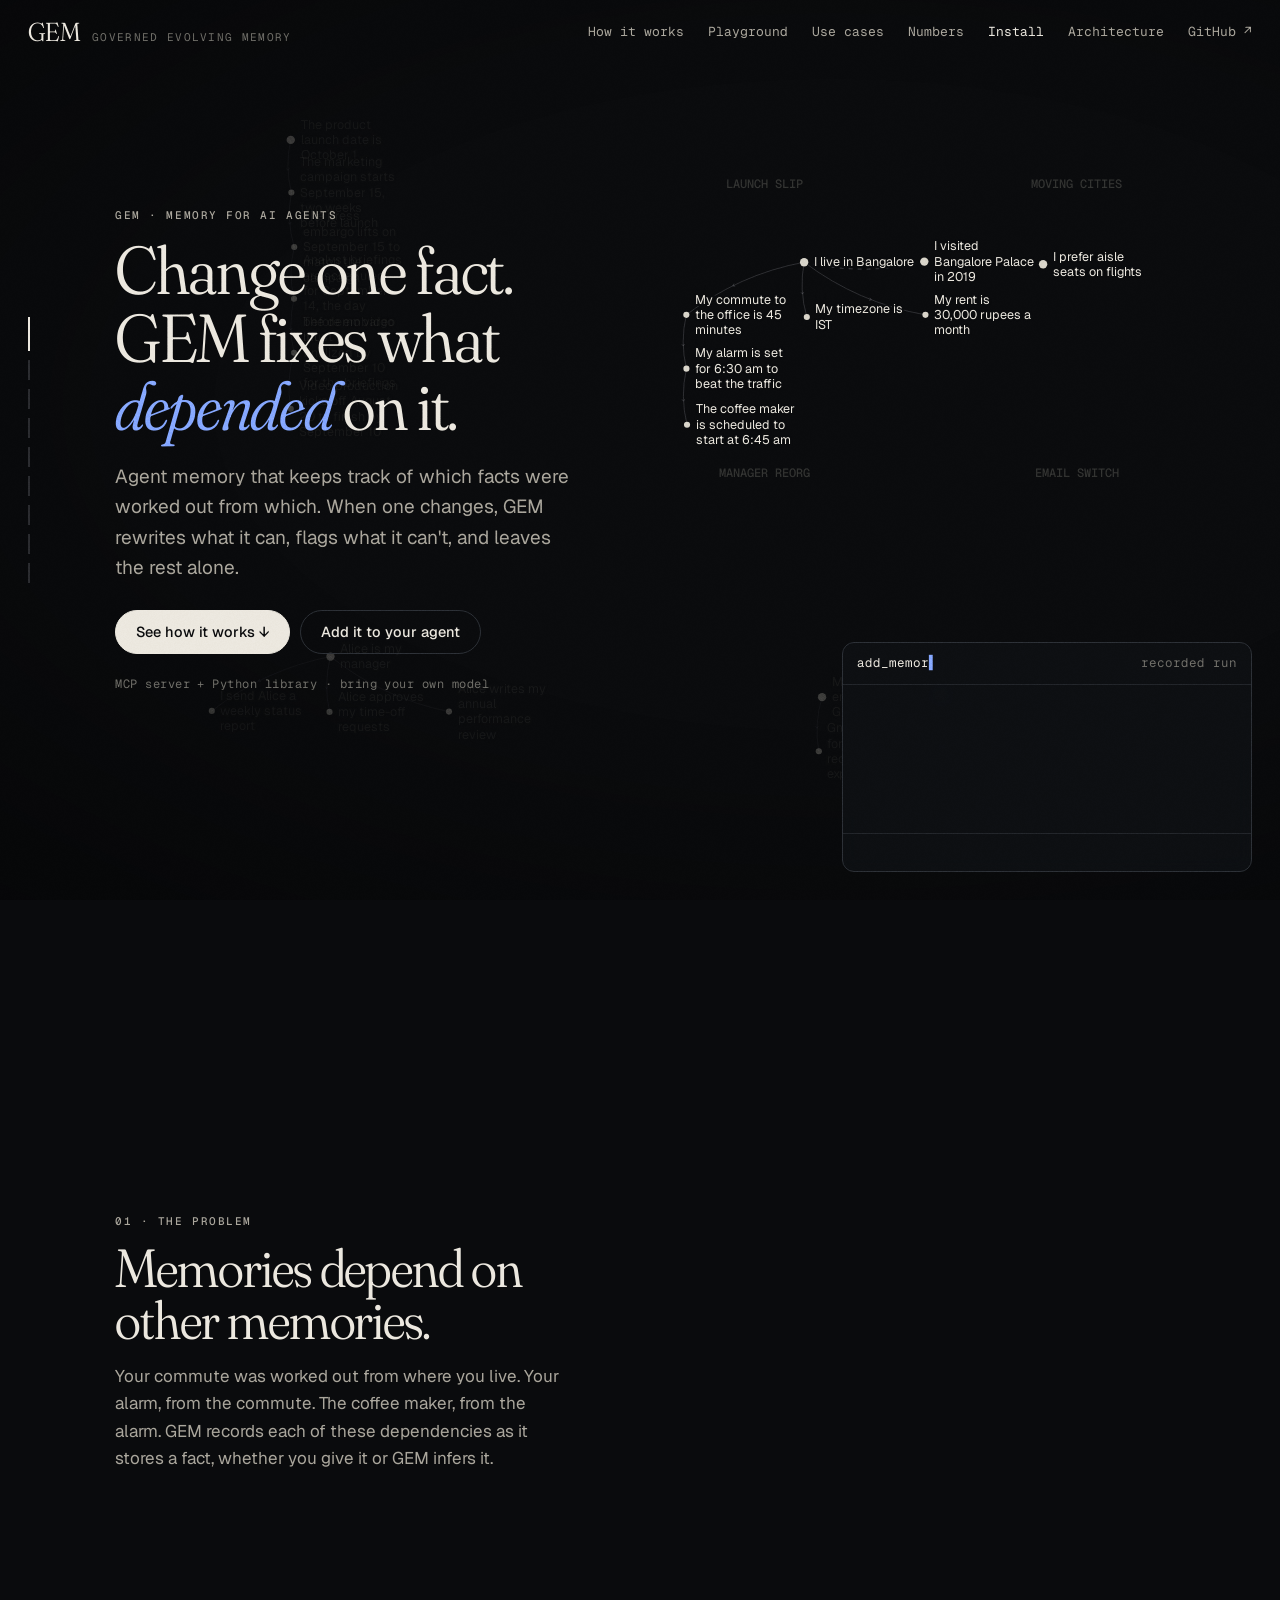
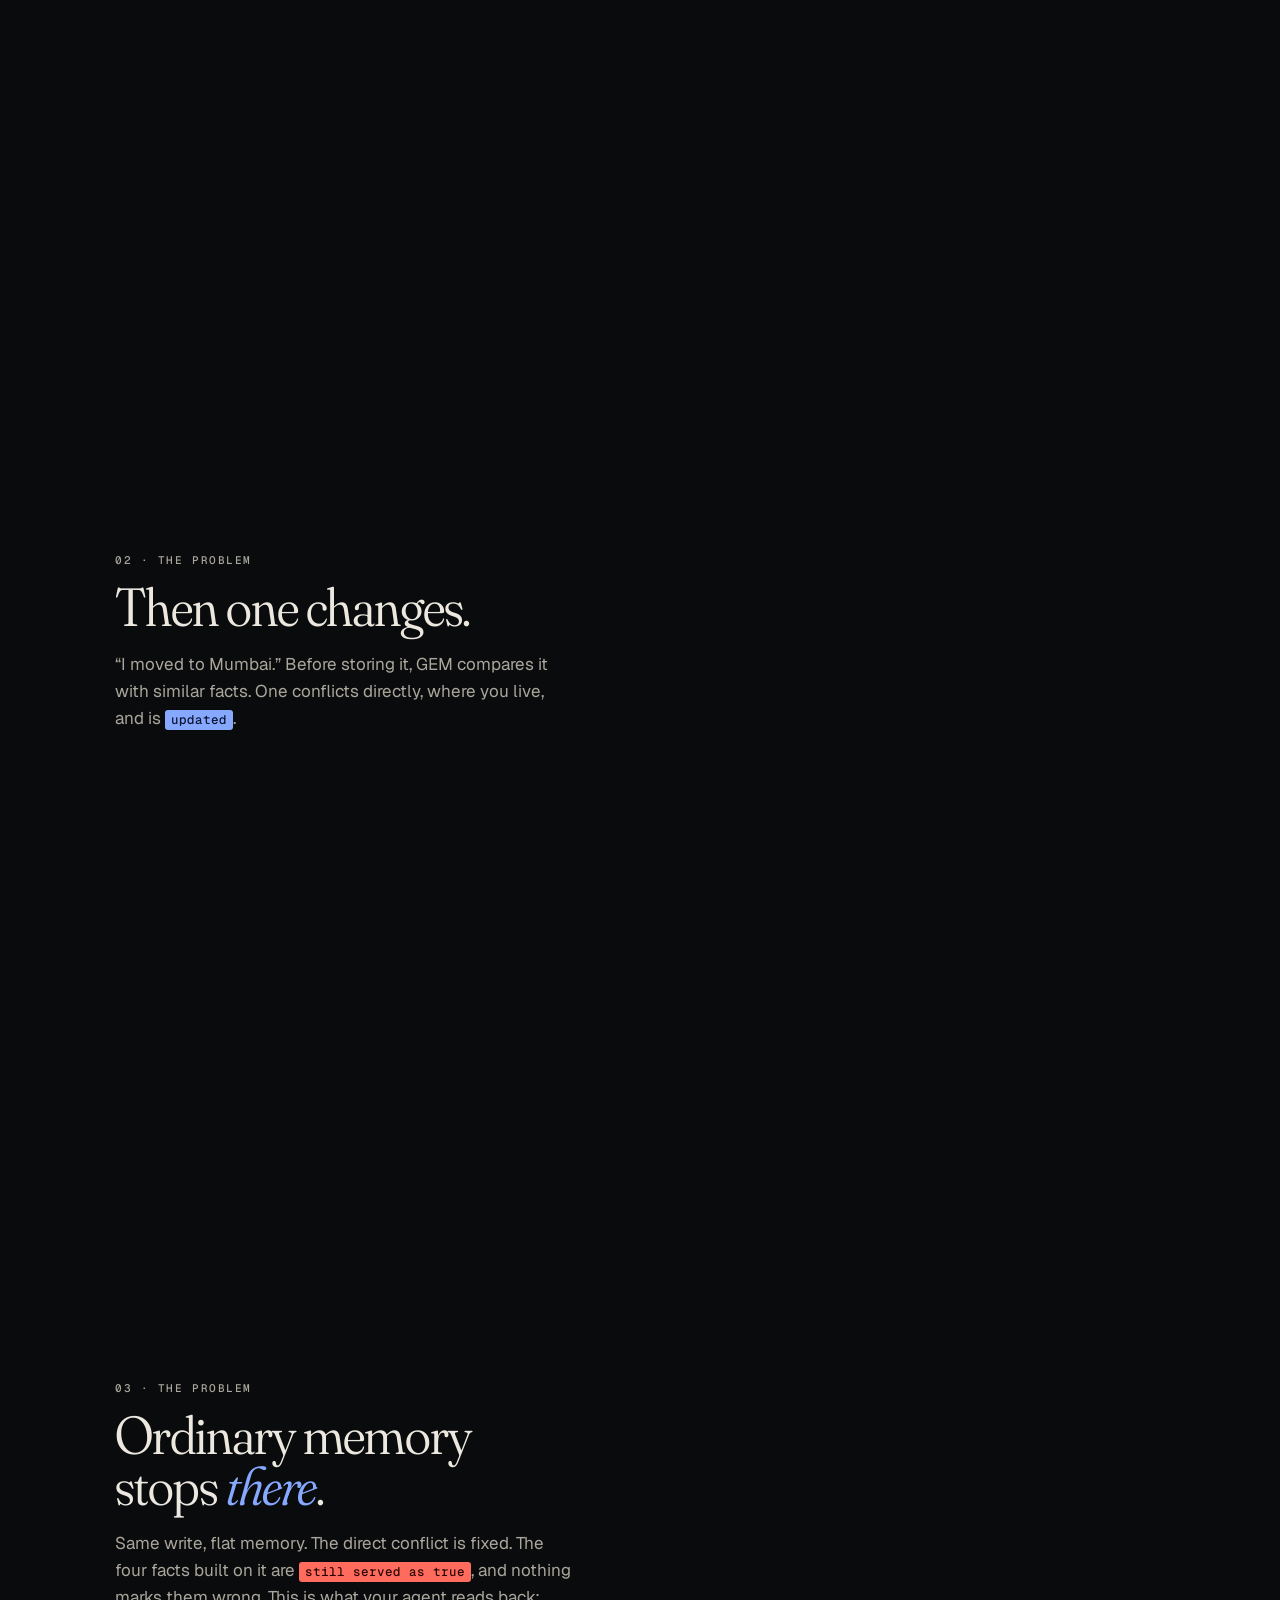
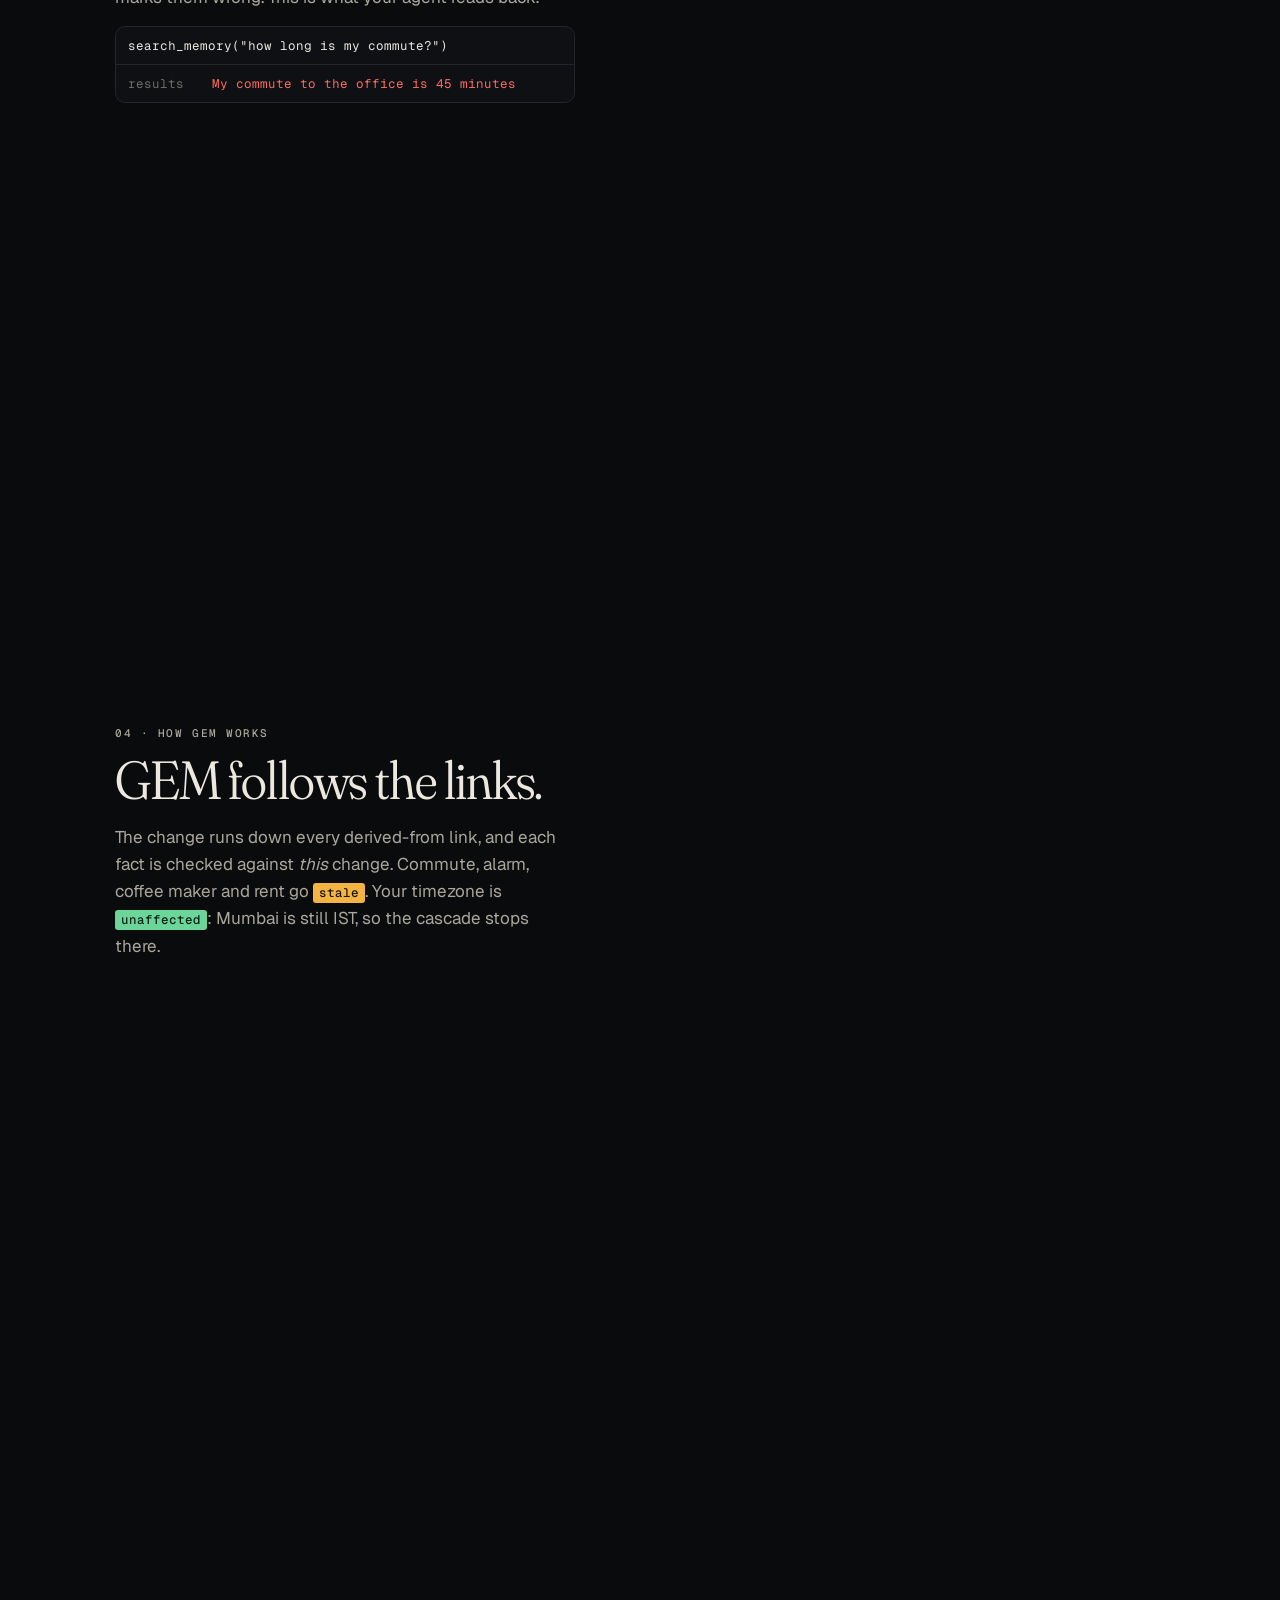
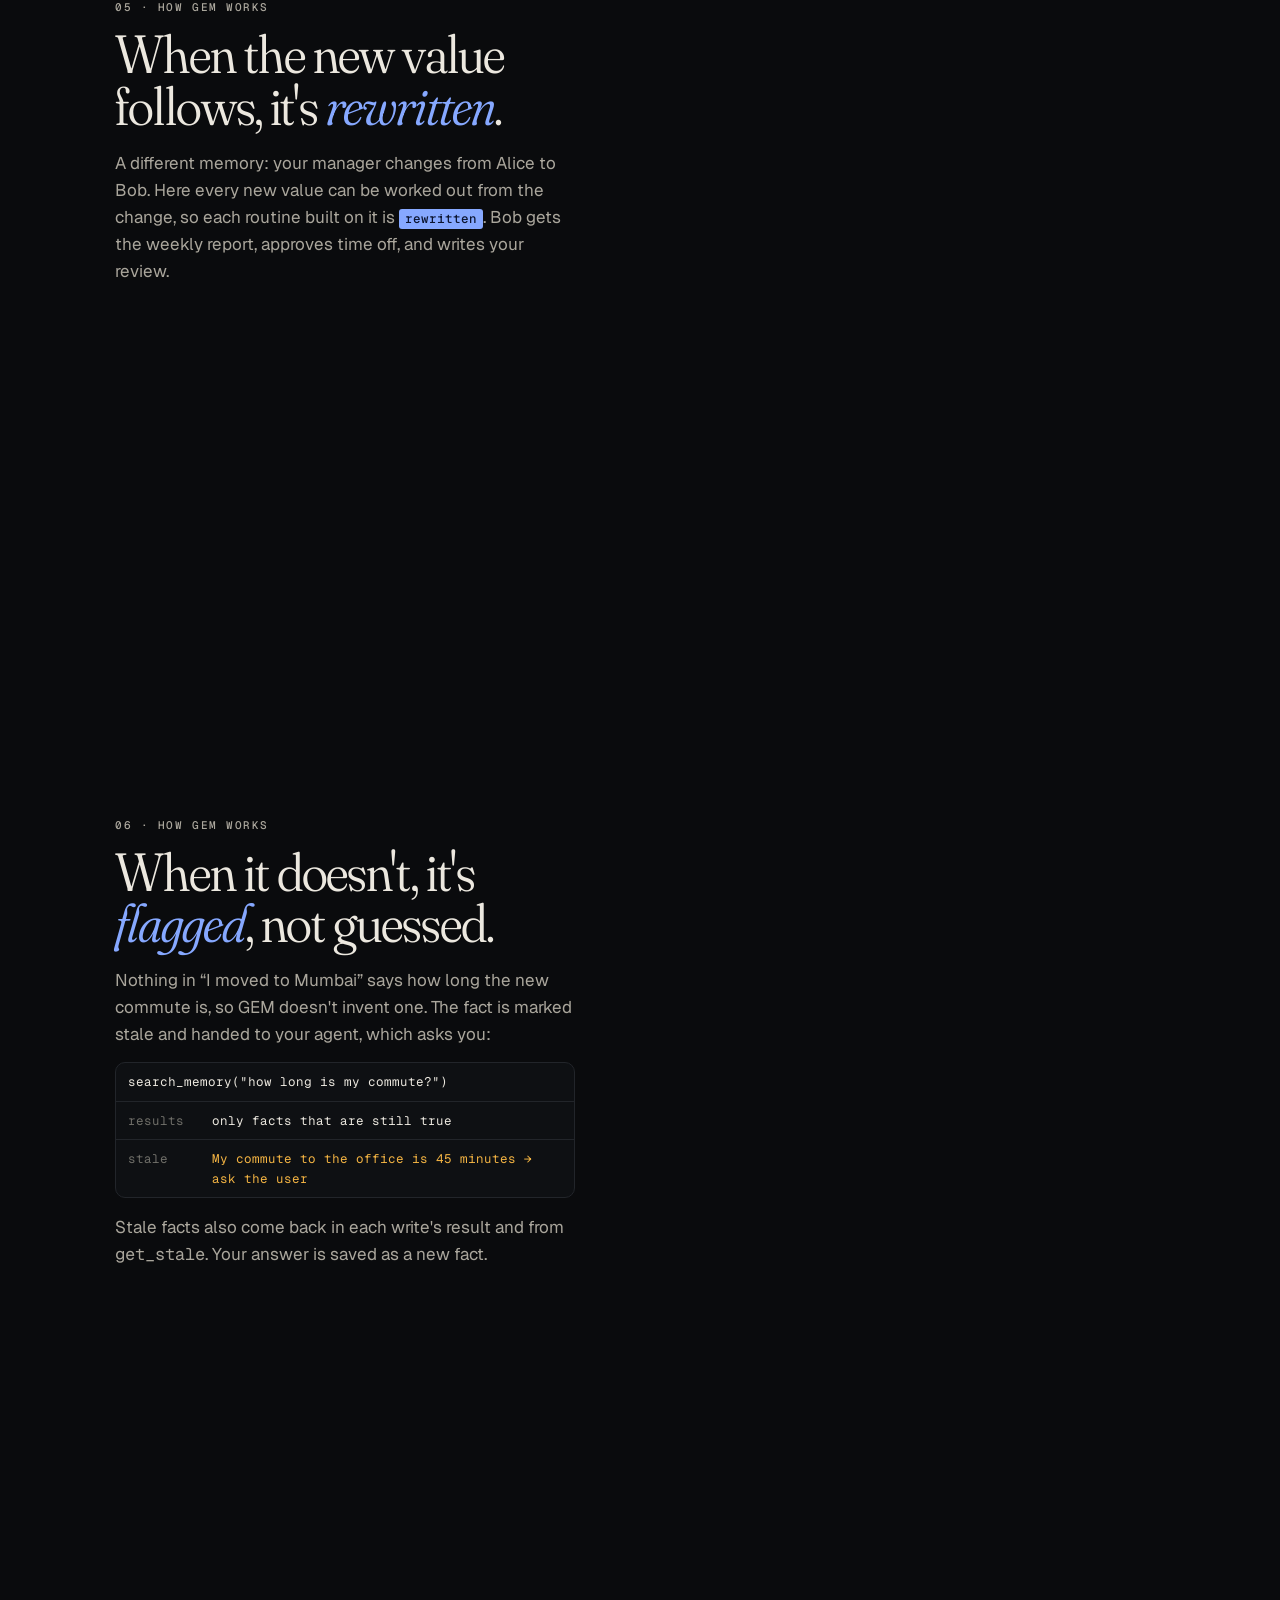
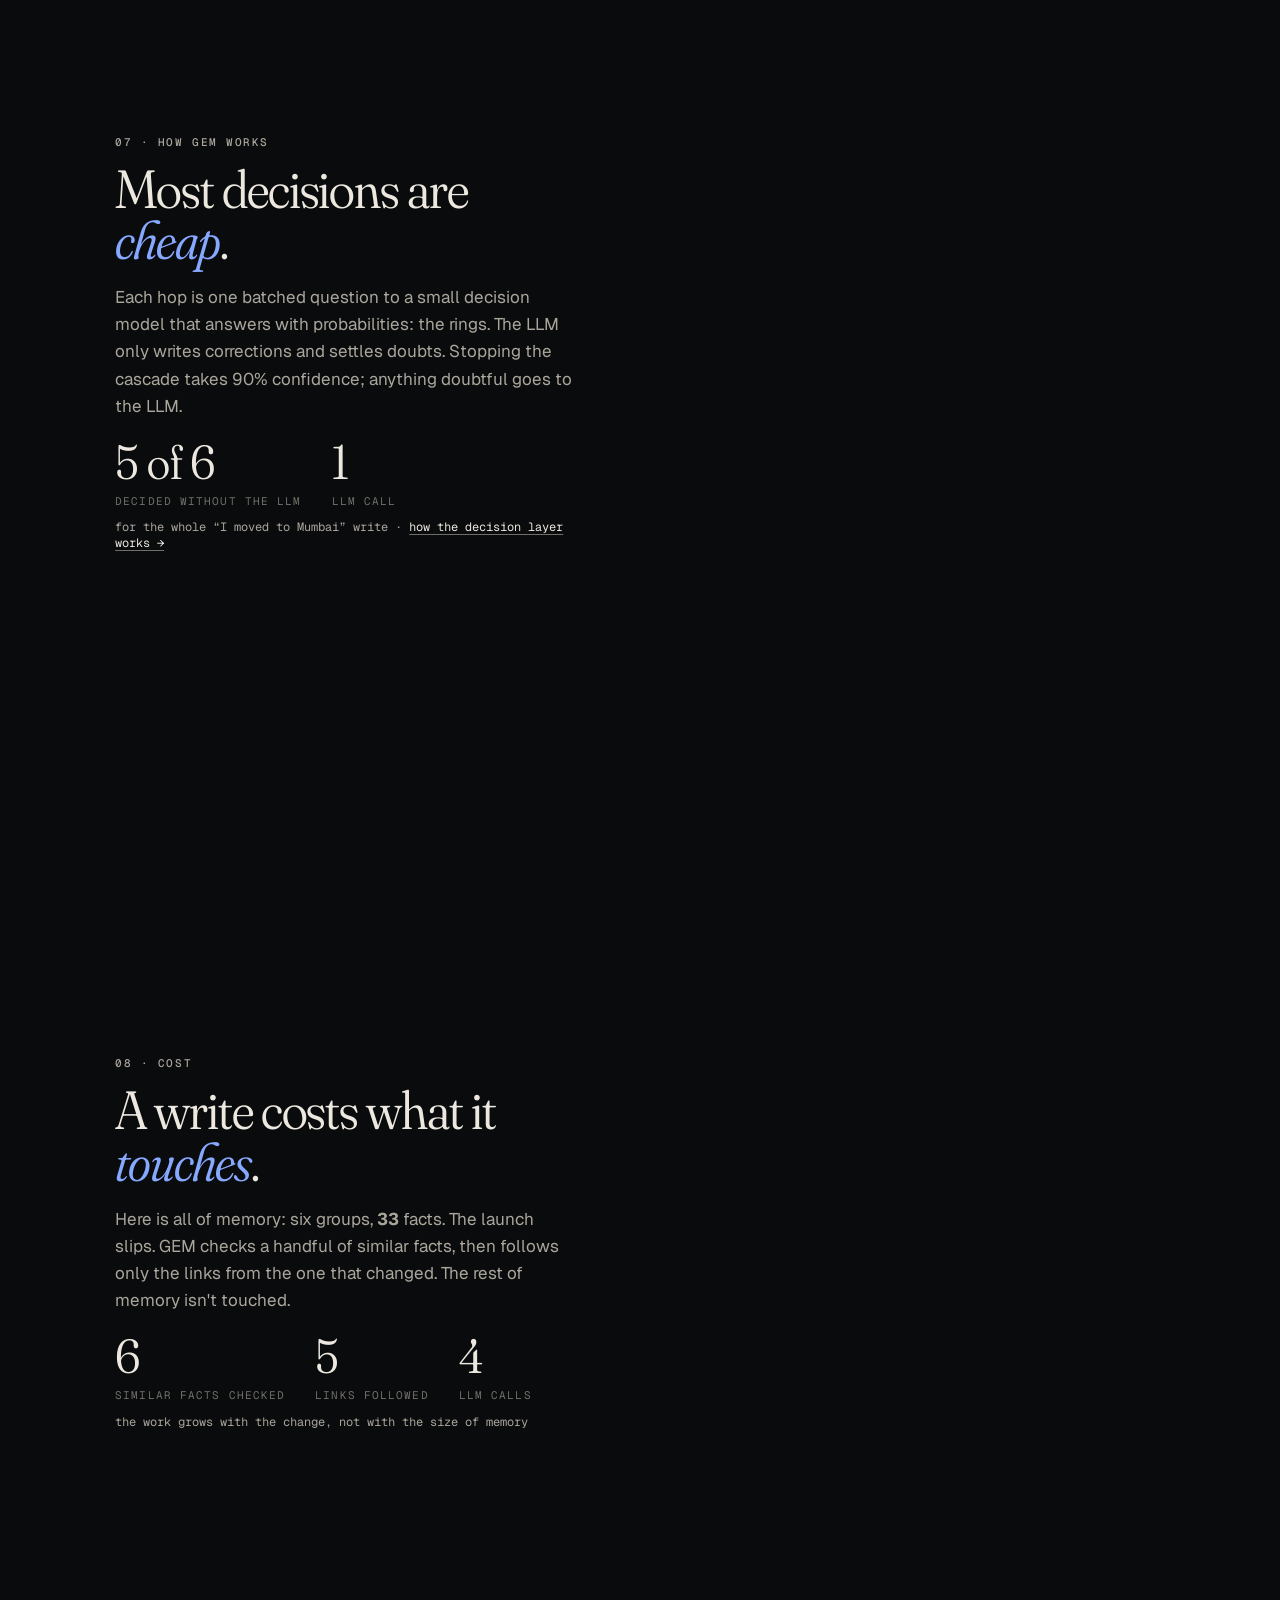
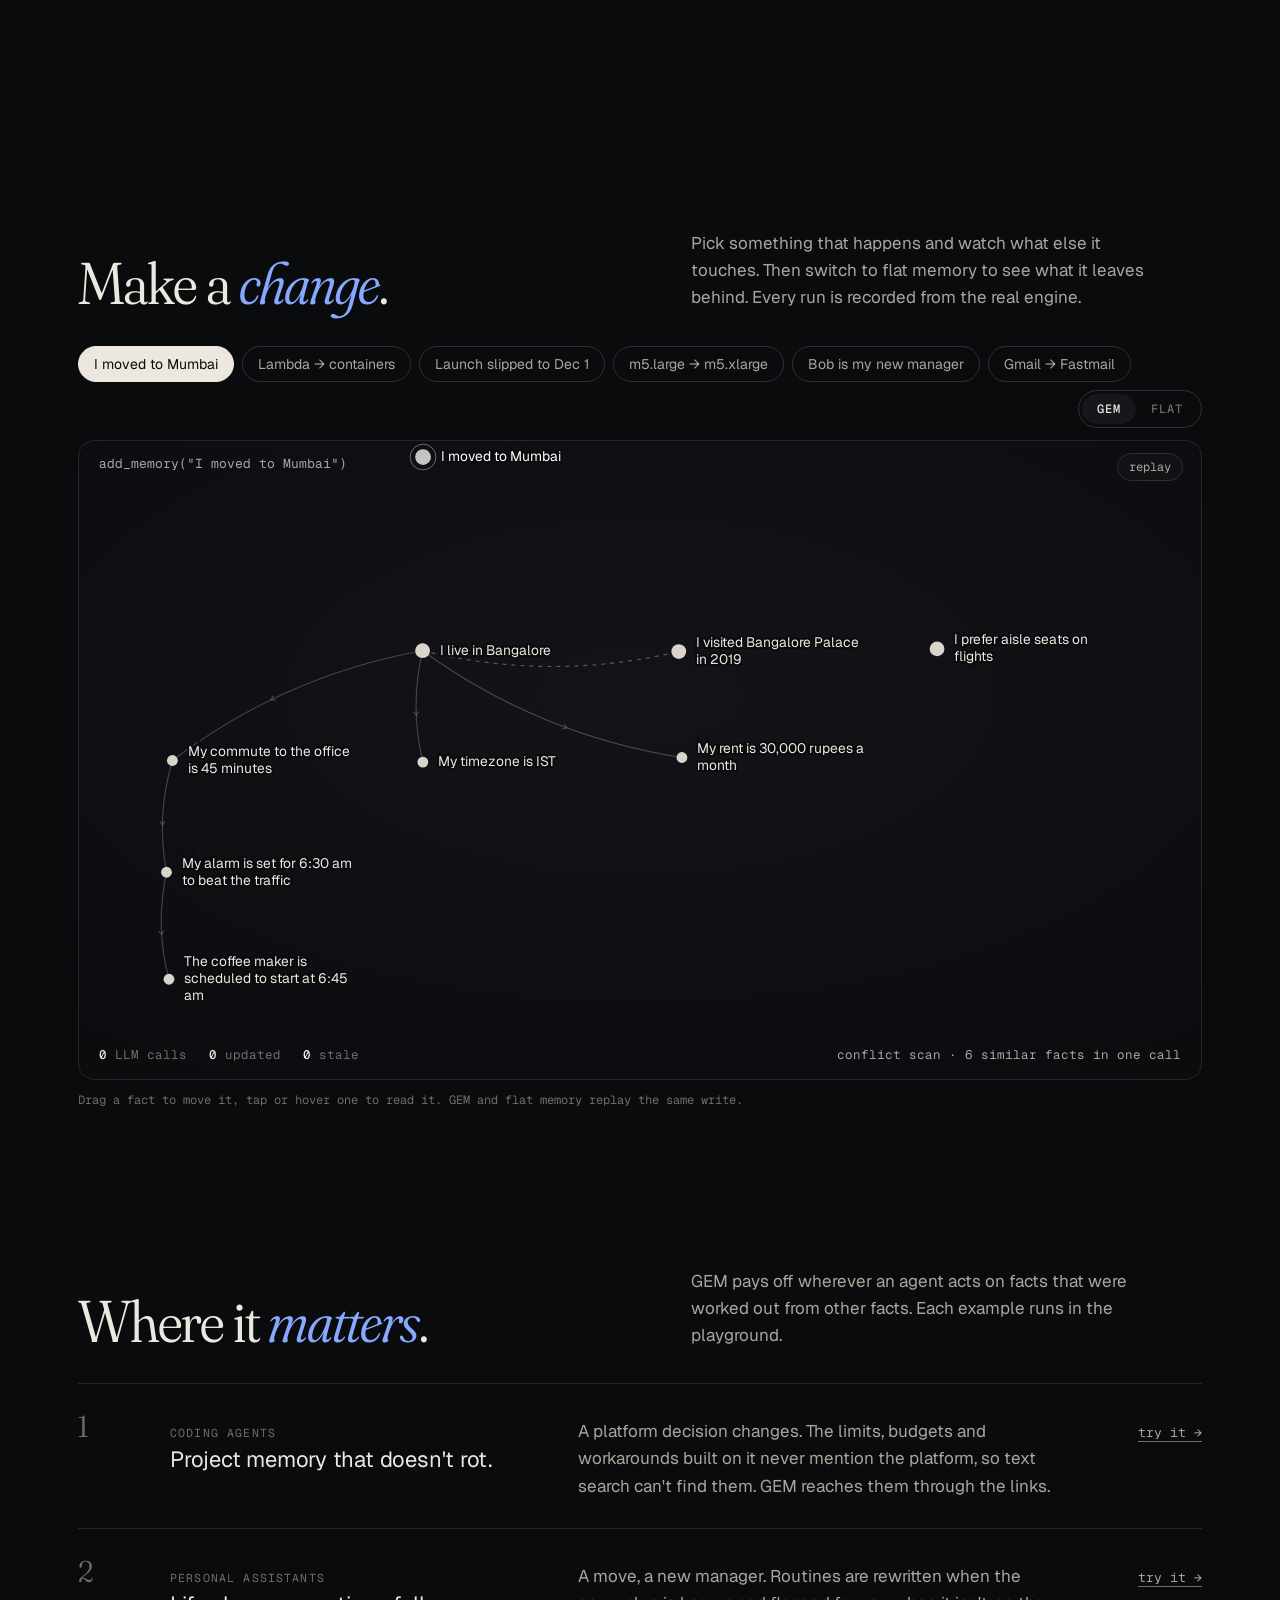
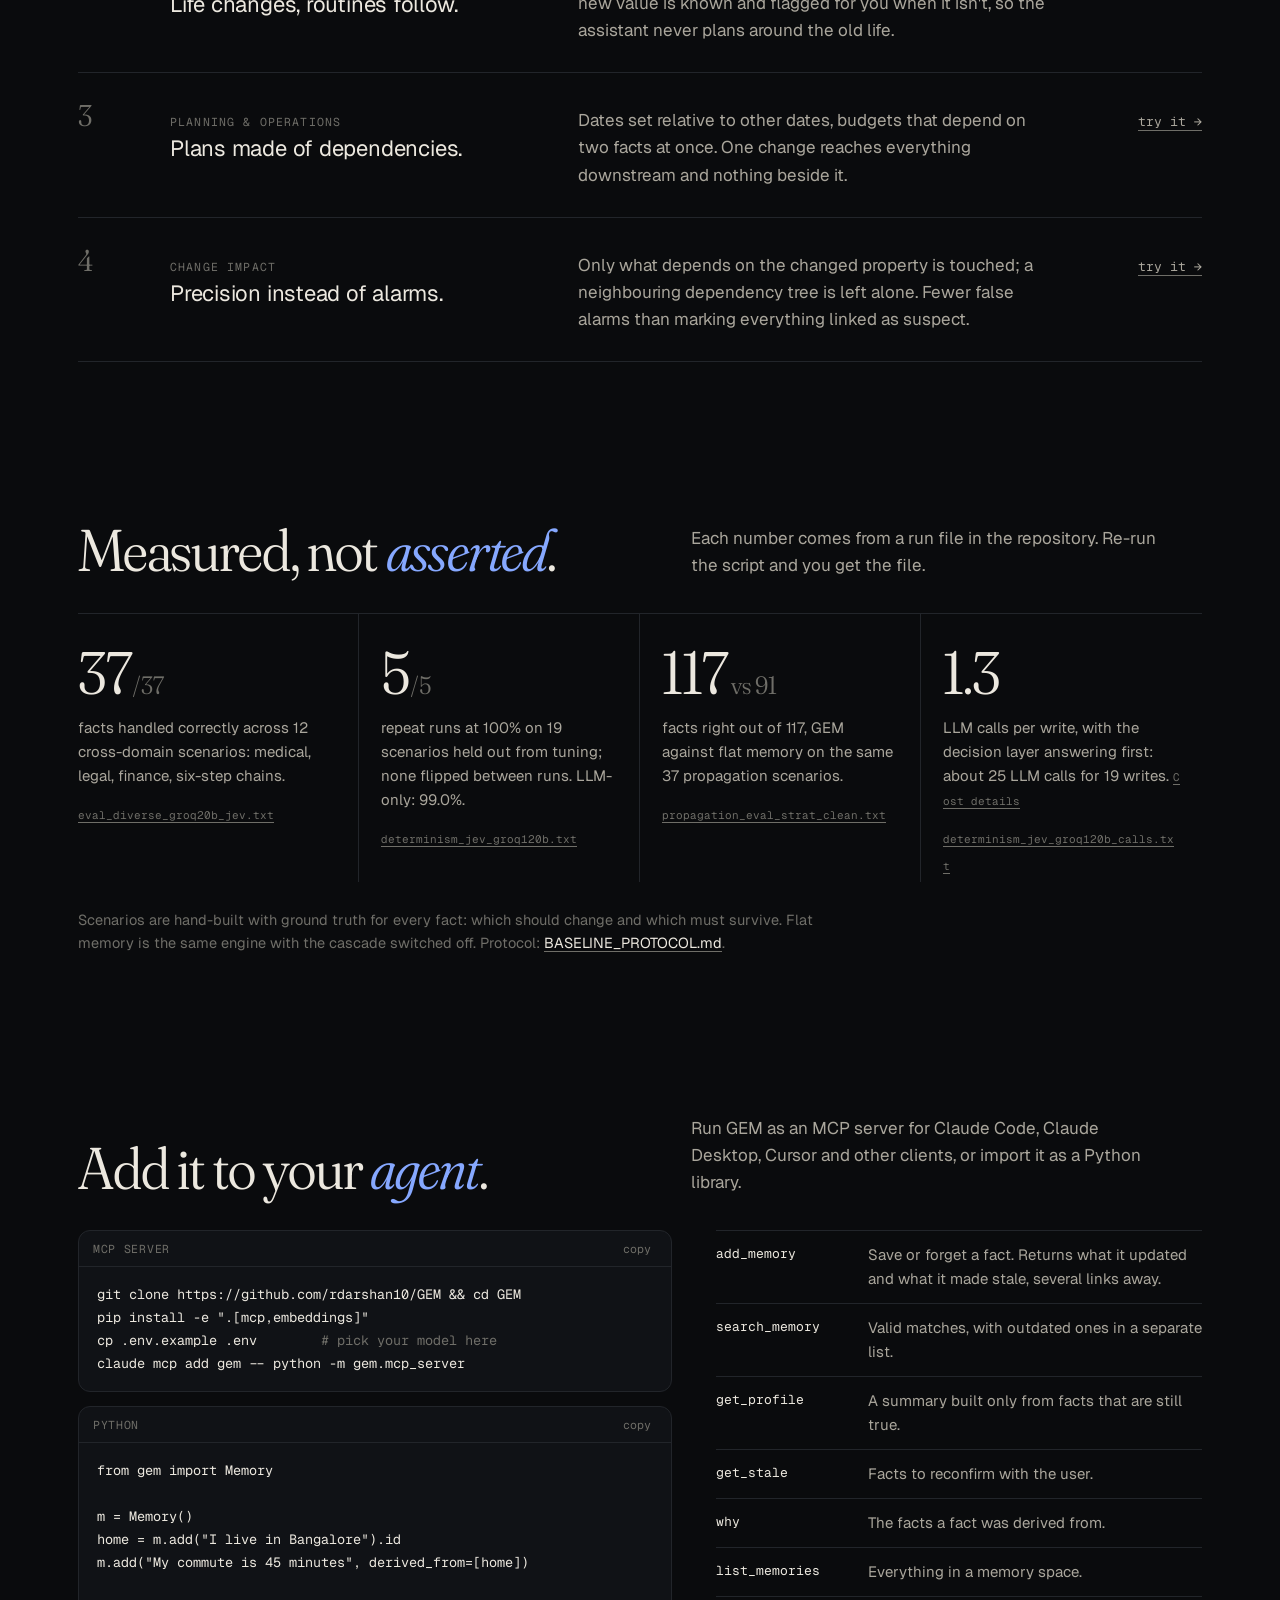
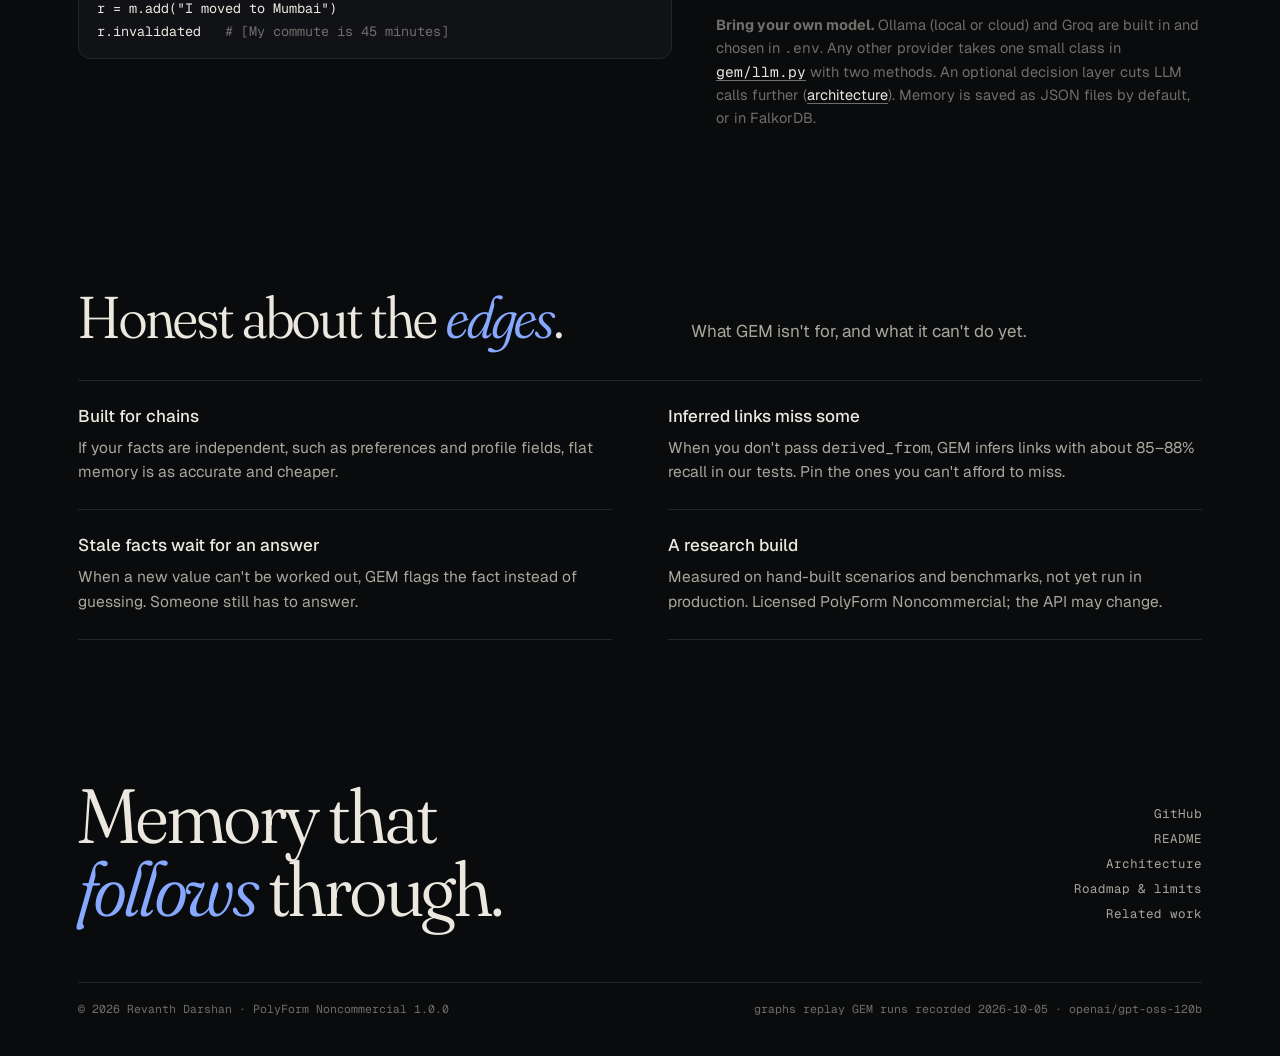
==== commit 918f7e2f: "Site: step 08 memory map; no Jev on the main page; new architecture page with cost charts - Step 08:" ====
--- a/docs/index.html
+++ b/docs/index.html
@@ -20,7 +20,7 @@
 <header class="top" id="top-bar">
   <a class="brand" href="#hero" aria-label="GEM, back to top"><b>GEM</b><span>governed evolving memory</span></a>
   <nav aria-label="Sections">
-    <a href="#how">How it works</a><a href="#play">Playground</a><a href="#cases">Use cases</a><a href="#numbers">Numbers</a><a href="#install">Install</a>
+    <a href="#how">How it works</a><a href="#play">Playground</a><a href="#cases">Use cases</a><a href="#numbers">Numbers</a><a href="#install">Install</a><a href="architecture.html">Architecture</a>
     <a class="gh" href="https://github.com/rdarshan10/GEM">GitHub ↗</a>
   </nav>
 </header>
@@ -96,16 +96,18 @@
 
     <section class="step" data-beat="cheap" aria-labelledby="h-cheap"><div class="card">
       <p class="kicker"><b>07</b> · how GEM works</p>
-      <h2 class="display" id="h-cheap">Cheap judgment first.</h2>
-      <p>Each hop is one batched question to Jev, a small model that answers with probabilities: the rings. The LLM only writes corrections and settles doubts. Stopping the cascade takes 90% confidence; anything doubtful goes to the LLM.</p>
-      <div class="meter"><div><b id="m-jev">4</b><span>Jev calls</span></div><div><b id="m-llm">1</b><span>LLM call</span></div></div>
-      <p class="ex">for the whole “I moved to Mumbai” write</p>
+      <h2 class="display" id="h-cheap">Most decisions are <em>cheap</em>.</h2>
+      <p>Each hop is one batched question to a small decision model that answers with probabilities: the rings. The LLM only writes corrections and settles doubts. Stopping the cascade takes 90% confidence; anything doubtful goes to the LLM.</p>
+      <div class="meter"><div><b id="m-cheap">5 of 6</b><span>decided without the LLM</span></div><div><b id="m-llm">1</b><span>LLM call</span></div></div>
+      <p class="ex">for the whole “I moved to Mumbai” write · <a href="architecture.html#decisions">how the decision layer works →</a></p>
     </div></section>
 
     <section class="step" data-beat="scale" aria-labelledby="h-scale"><div class="card">
       <p class="kicker"><b>08</b> · cost</p>
       <h2 class="display" id="h-scale">A write costs what it <em>touches</em>.</h2>
-      <p>Six memories, one change: the launch slipped. Only that plan is read and rewritten, six links deep. The cost grows with the change, not with the size of memory.</p>
+      <p>Here is all of memory: six groups, <b id="s-total">33</b> facts. The launch slips. GEM checks a handful of similar facts, then follows only the links from the one that changed. The rest of memory isn't touched.</p>
+      <div class="meter"><div><b id="s-checked">6</b><span>similar facts checked</span></div><div><b id="s-links">5</b><span>links followed</span></div><div><b id="s-llm">4</b><span>LLM calls</span></div></div>
+      <p class="ex">the work grows with the change, not with the size of memory</p>
     </div></section>
   </div>
 </div>
@@ -125,7 +127,7 @@
       <canvas id="play-canvas" role="img" aria-label="Interactive memory graph"></canvas>
       <p class="play-q" id="play-q"></p>
       <button type="button" class="replay" id="replay">replay</button>
-      <div class="readout" aria-live="polite" id="readout"><span><b id="r-jev">0</b> Jev</span><span><b id="r-llm">0</b> LLM</span><span><b id="r-up">0</b> updated</span><span><b id="r-st">0</b> stale</span><span class="last" id="r-last"></span></div>
+      <div class="readout" aria-live="polite" id="readout"><span><b id="r-llm">0</b> LLM calls</span><span><b id="r-up">0</b> updated</span><span><b id="r-st">0</b> stale</span><span class="last" id="r-last"></span></div>
     </div>
     <p class="play-note">Drag a fact to move it, tap or hover one to read it. GEM and flat memory replay the same write.</p>
   </section>
@@ -152,7 +154,7 @@
       <div><b>37<small>/37</small></b><p>facts handled correctly across 12 cross-domain scenarios: medical, legal, finance, six-step chains.</p><a href="https://github.com/rdarshan10/GEM/blob/main/runs/eval_diverse_groq20b_jev.txt">eval_diverse_groq20b_jev.txt</a></div>
       <div><b>5<small>/5</small></b><p>repeat runs at 100% on 19 scenarios held out from tuning; none flipped between runs. LLM-only: 99.0%.</p><a href="https://github.com/rdarshan10/GEM/blob/main/runs/determinism_jev_groq120b.txt">determinism_jev_groq120b.txt</a></div>
       <div><b>117<small> vs 91</small></b><p>facts right out of 117, GEM against flat memory on the same 37 propagation scenarios.</p><a href="https://github.com/rdarshan10/GEM/blob/main/runs/propagation_eval_strat_clean.txt">propagation_eval_strat_clean.txt</a></div>
-      <div><b>1.3</b><p>LLM calls per write with Jev deciding first: about 25 LLM and 45 Jev calls for 19 writes.</p><a href="https://github.com/rdarshan10/GEM/blob/main/runs/determinism_jev_groq120b_calls.txt">determinism_jev_groq120b_calls.txt</a></div>
+      <div><b>1.3</b><p>LLM calls per write, with the decision layer answering first: about 25 LLM calls for 19 writes. <a href="architecture.html#cost">Cost details</a></p><a href="https://github.com/rdarshan10/GEM/blob/main/runs/determinism_jev_groq120b_calls.txt">determinism_jev_groq120b_calls.txt</a></div>
     </div>
     <p class="method">Scenarios are hand-built with ground truth for every fact: which should change and which must survive. Flat memory is the same engine with the cascade switched off. Protocol: <a href="https://github.com/rdarshan10/GEM/blob/main/BASELINE_PROTOCOL.md">BASELINE_PROTOCOL.md</a>.</p>
   </section>
@@ -166,7 +168,7 @@
       <div>
         <div class="code"><header><span>MCP SERVER</span><button class="copy" data-copy="mcp">copy</button></header>
 <pre id="mcp">git clone https://github.com/rdarshan10/GEM && cd GEM
-pip install -e ".[mcp,embeddings,jev]"
+pip install -e ".[mcp,embeddings]"
 cp .env.example .env        <span class="c"># pick your model here</span>
 claude mcp add gem -- python -m gem.mcp_server</pre></div>
         <div class="code"><header><span>PYTHON</span><button class="copy" data-copy="py">copy</button></header>
@@ -188,7 +190,7 @@
           <li><span>why</span><span>The facts a fact was derived from.</span></li>
           <li><span>list_memories</span><span>Everything in a memory space.</span></li>
         </ul>
-        <p class="tools-note"><strong>Bring your own model.</strong> Ollama (local or cloud) and Groq are built in and chosen in <span class="mono">.env</span>. Any other provider takes one small class in <a href="https://github.com/rdarshan10/GEM/blob/main/gem/llm.py"><span class="mono">gem/llm.py</span></a> with two methods. Jev is optional and cuts LLM calls. Memory is saved as JSON files by default, or in FalkorDB.</p>
+        <p class="tools-note"><strong>Bring your own model.</strong> Ollama (local or cloud) and Groq are built in and chosen in <span class="mono">.env</span>. Any other provider takes one small class in <a href="https://github.com/rdarshan10/GEM/blob/main/gem/llm.py"><span class="mono">gem/llm.py</span></a> with two methods. An optional decision layer cuts LLM calls further (<a href="architecture.html#decisions">architecture</a>). Memory is saved as JSON files by default, or in FalkorDB.</p>
       </div>
     </div>
   </section>
@@ -213,6 +215,7 @@
   <ul>
     <li><a href="https://github.com/rdarshan10/GEM">GitHub</a></li>
     <li><a href="https://github.com/rdarshan10/GEM#readme">README</a></li>
+    <li><a href="architecture.html">Architecture</a></li>
     <li><a href="https://github.com/rdarshan10/GEM/blob/main/PRODUCTIONIZATION.md">Roadmap &amp; limits</a></li>
     <li><a href="https://github.com/rdarshan10/GEM/blob/main/RELATED_WORK.md">Related work</a></li>
   </ul>
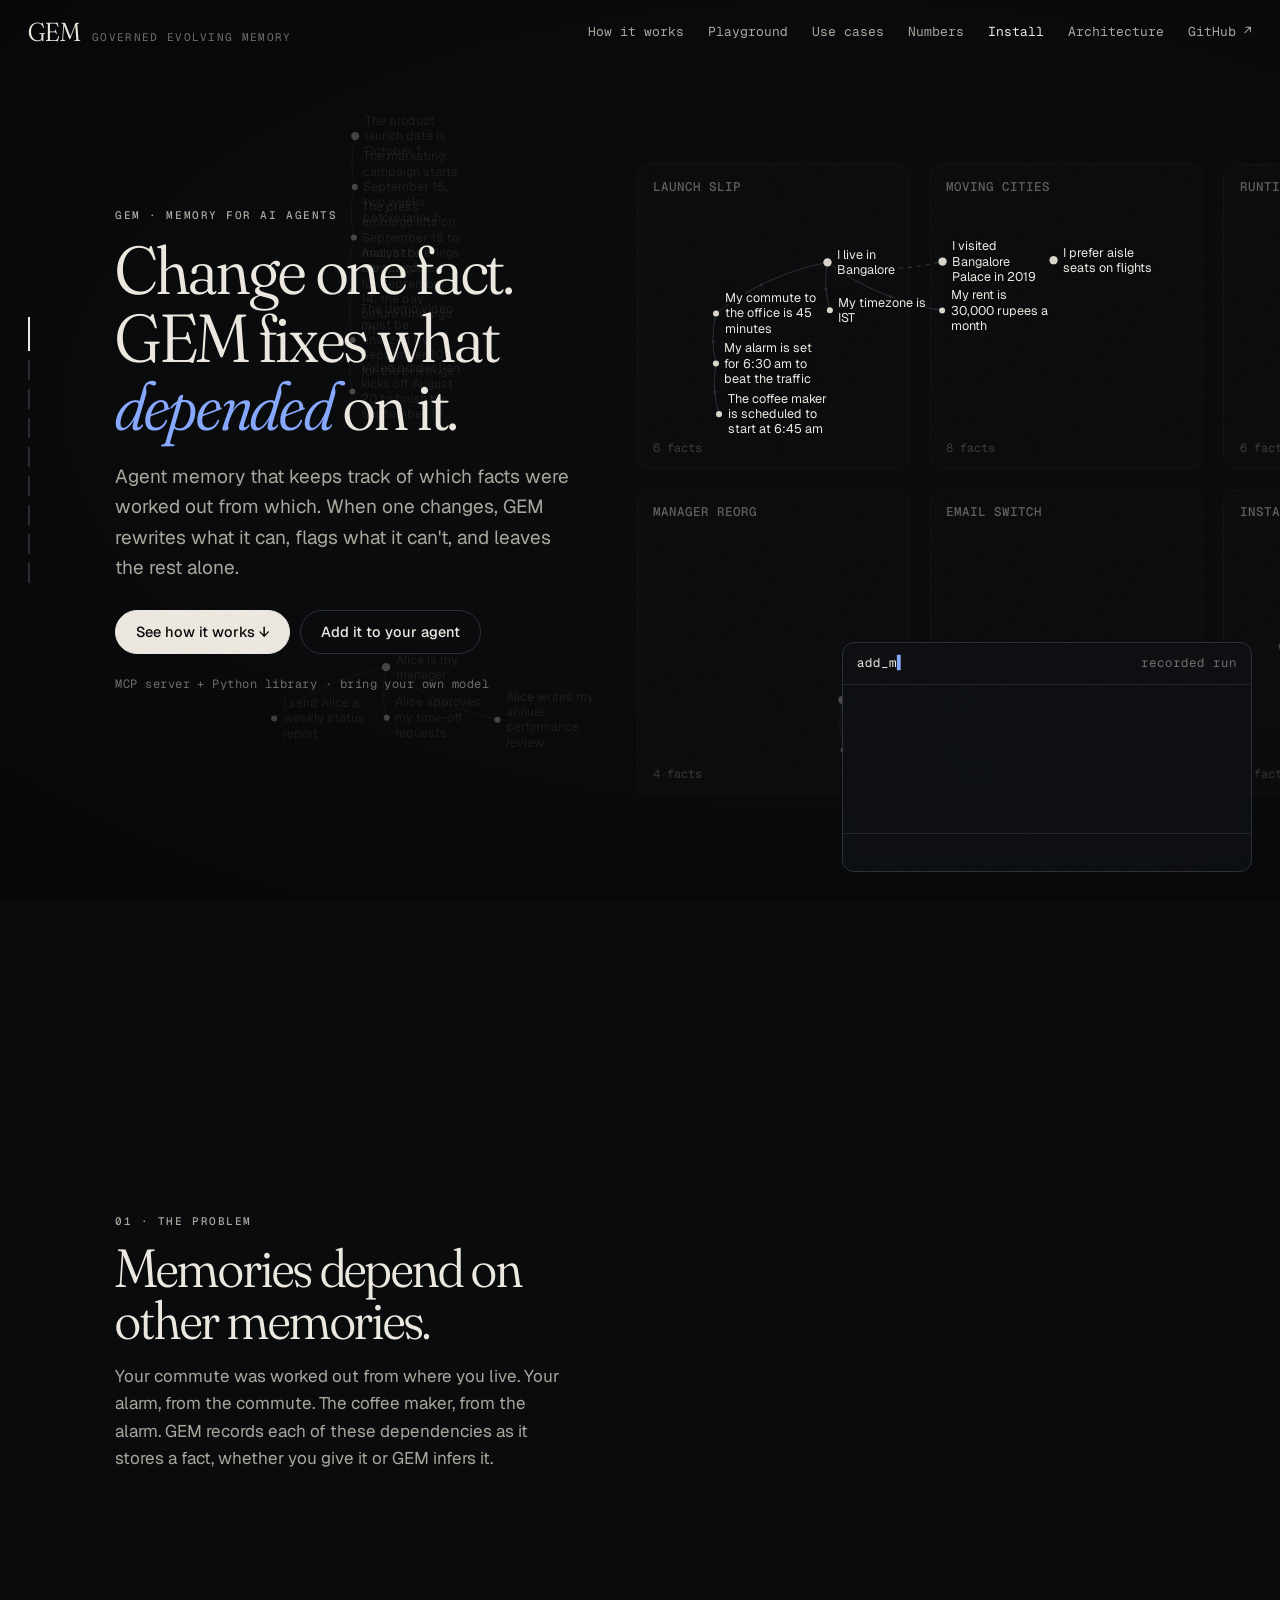
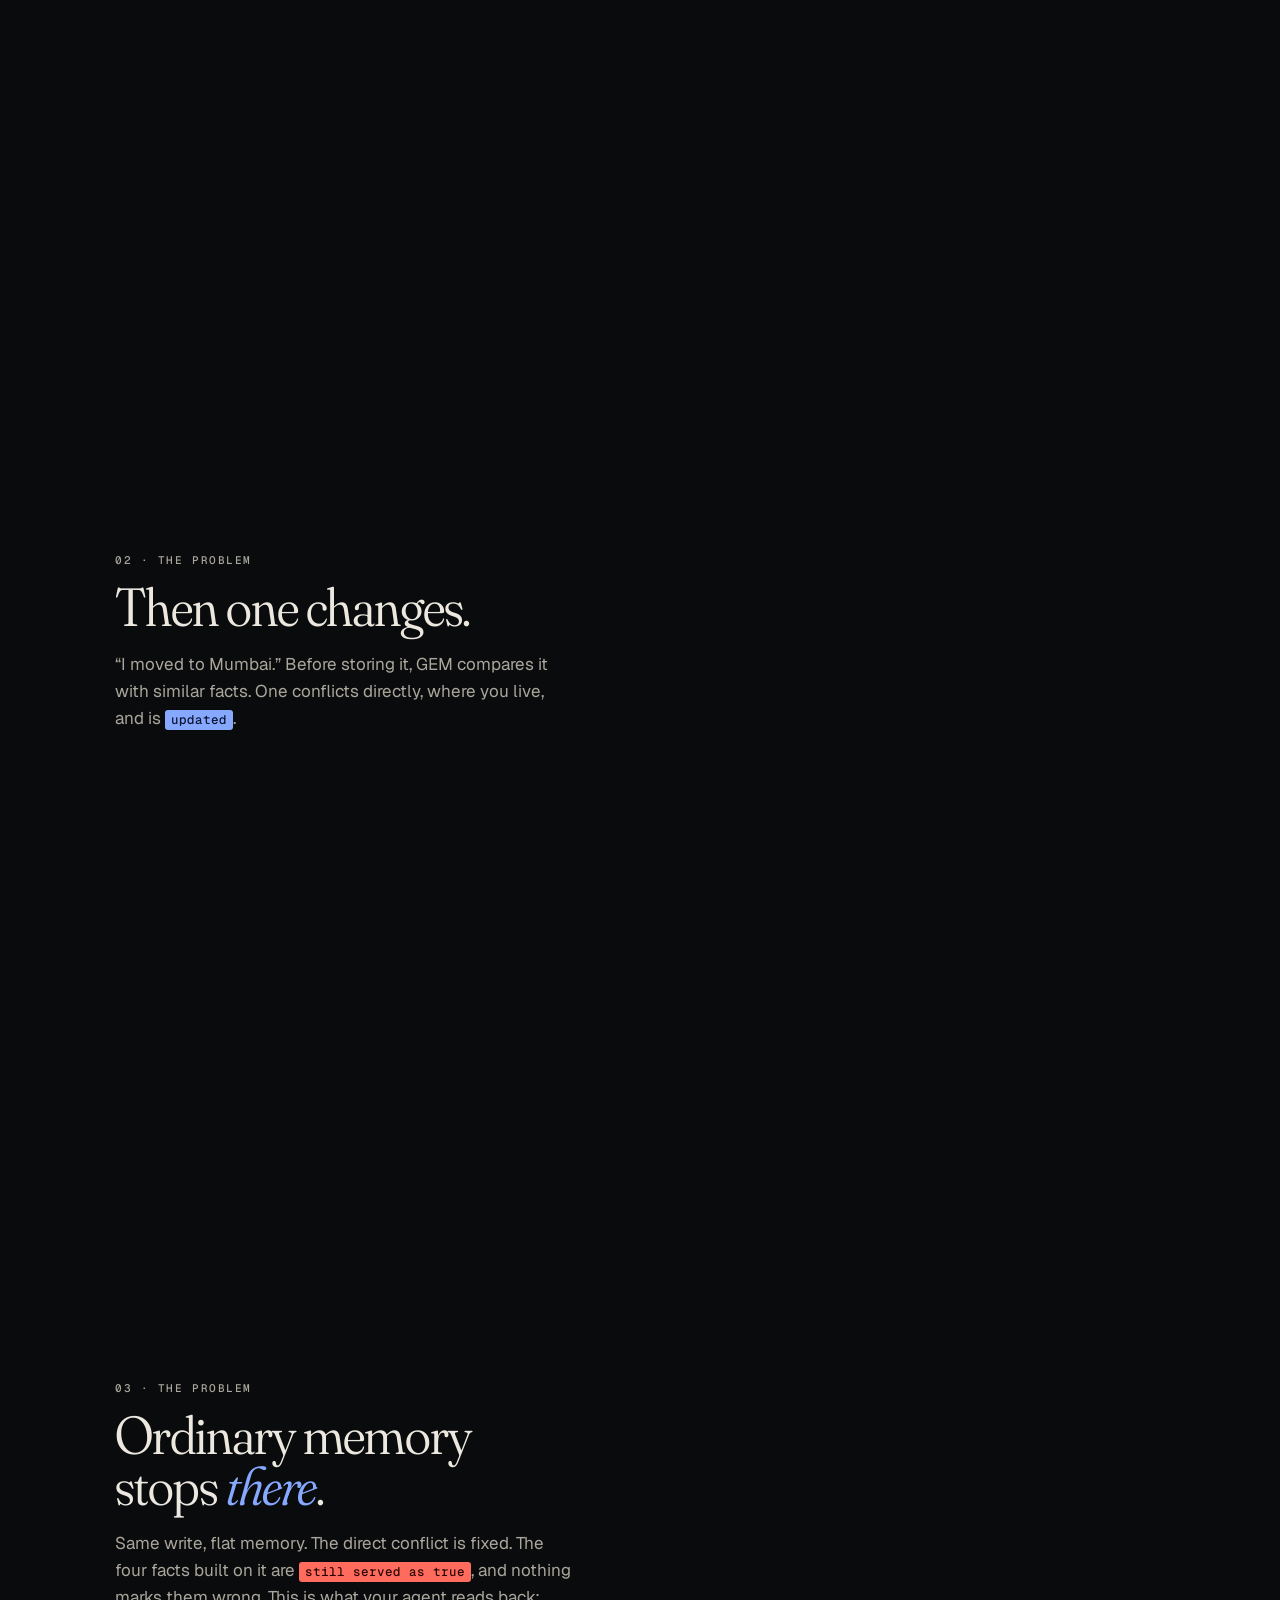
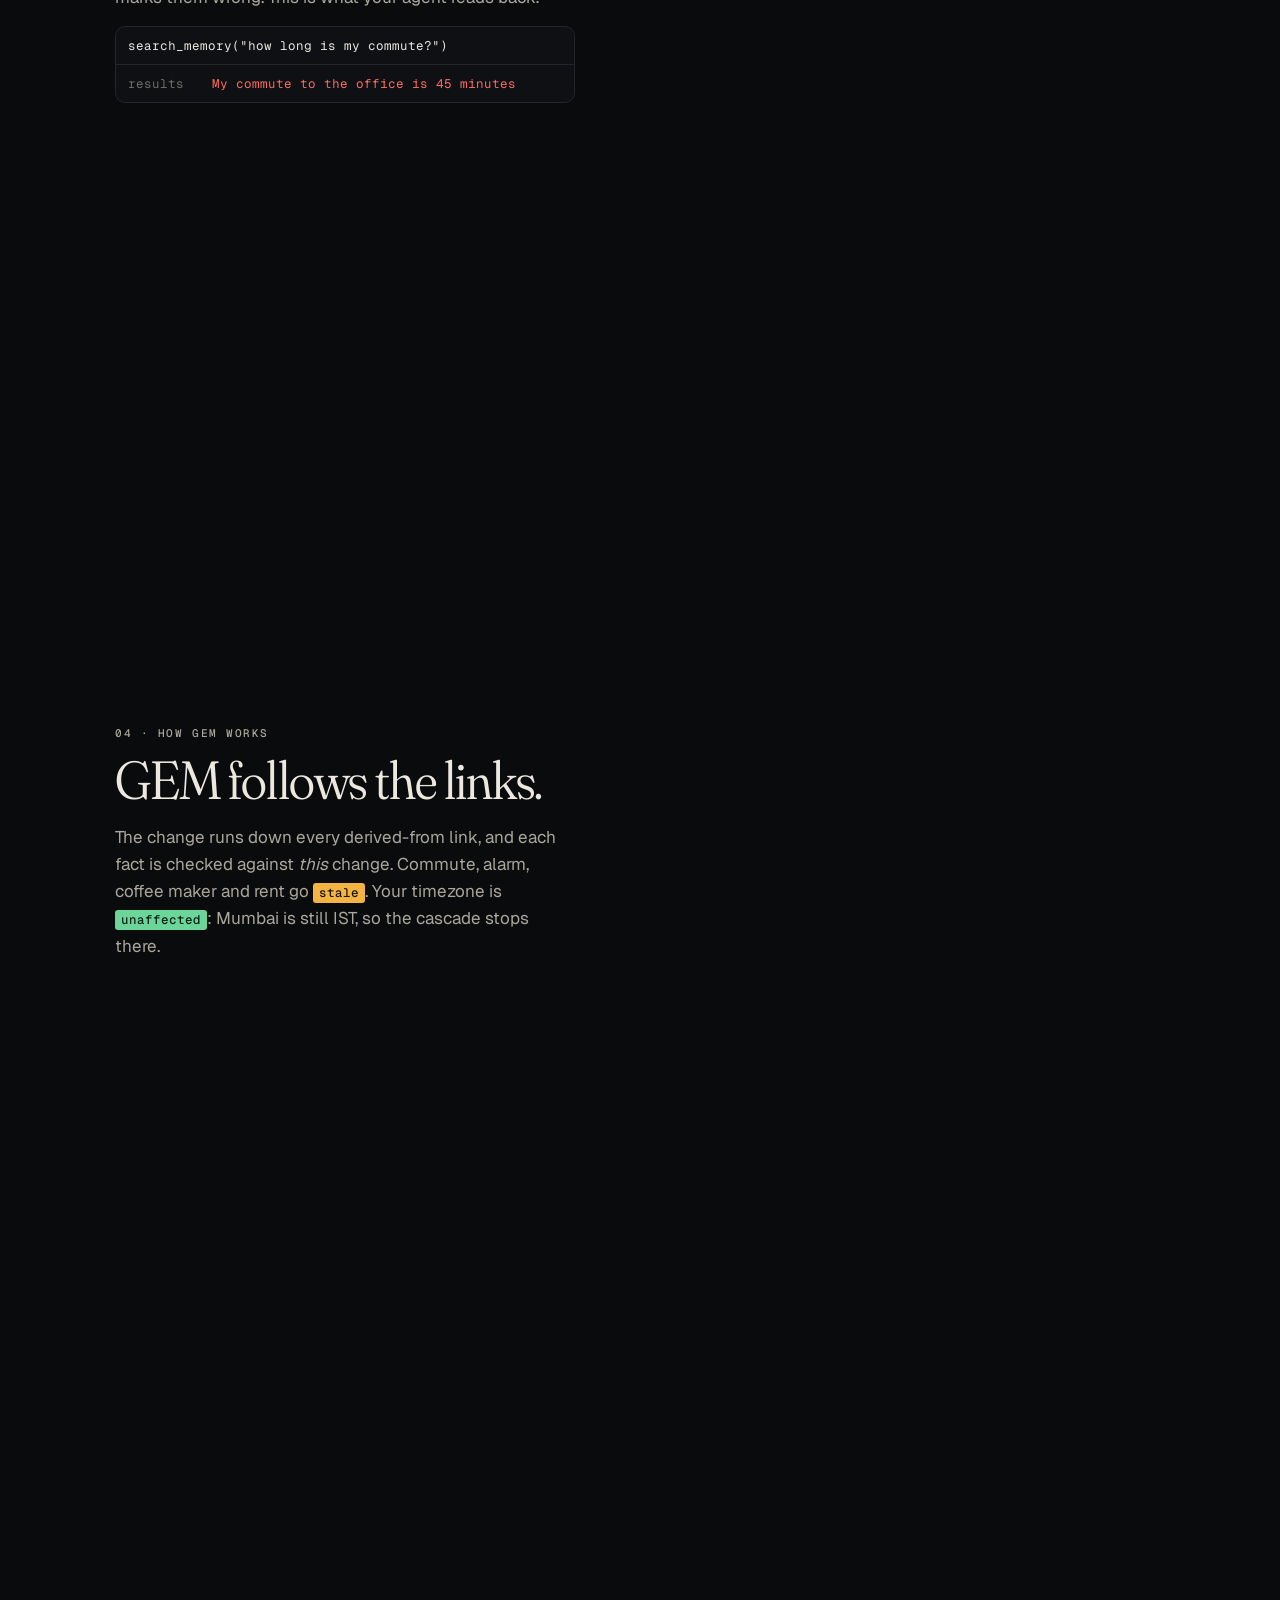
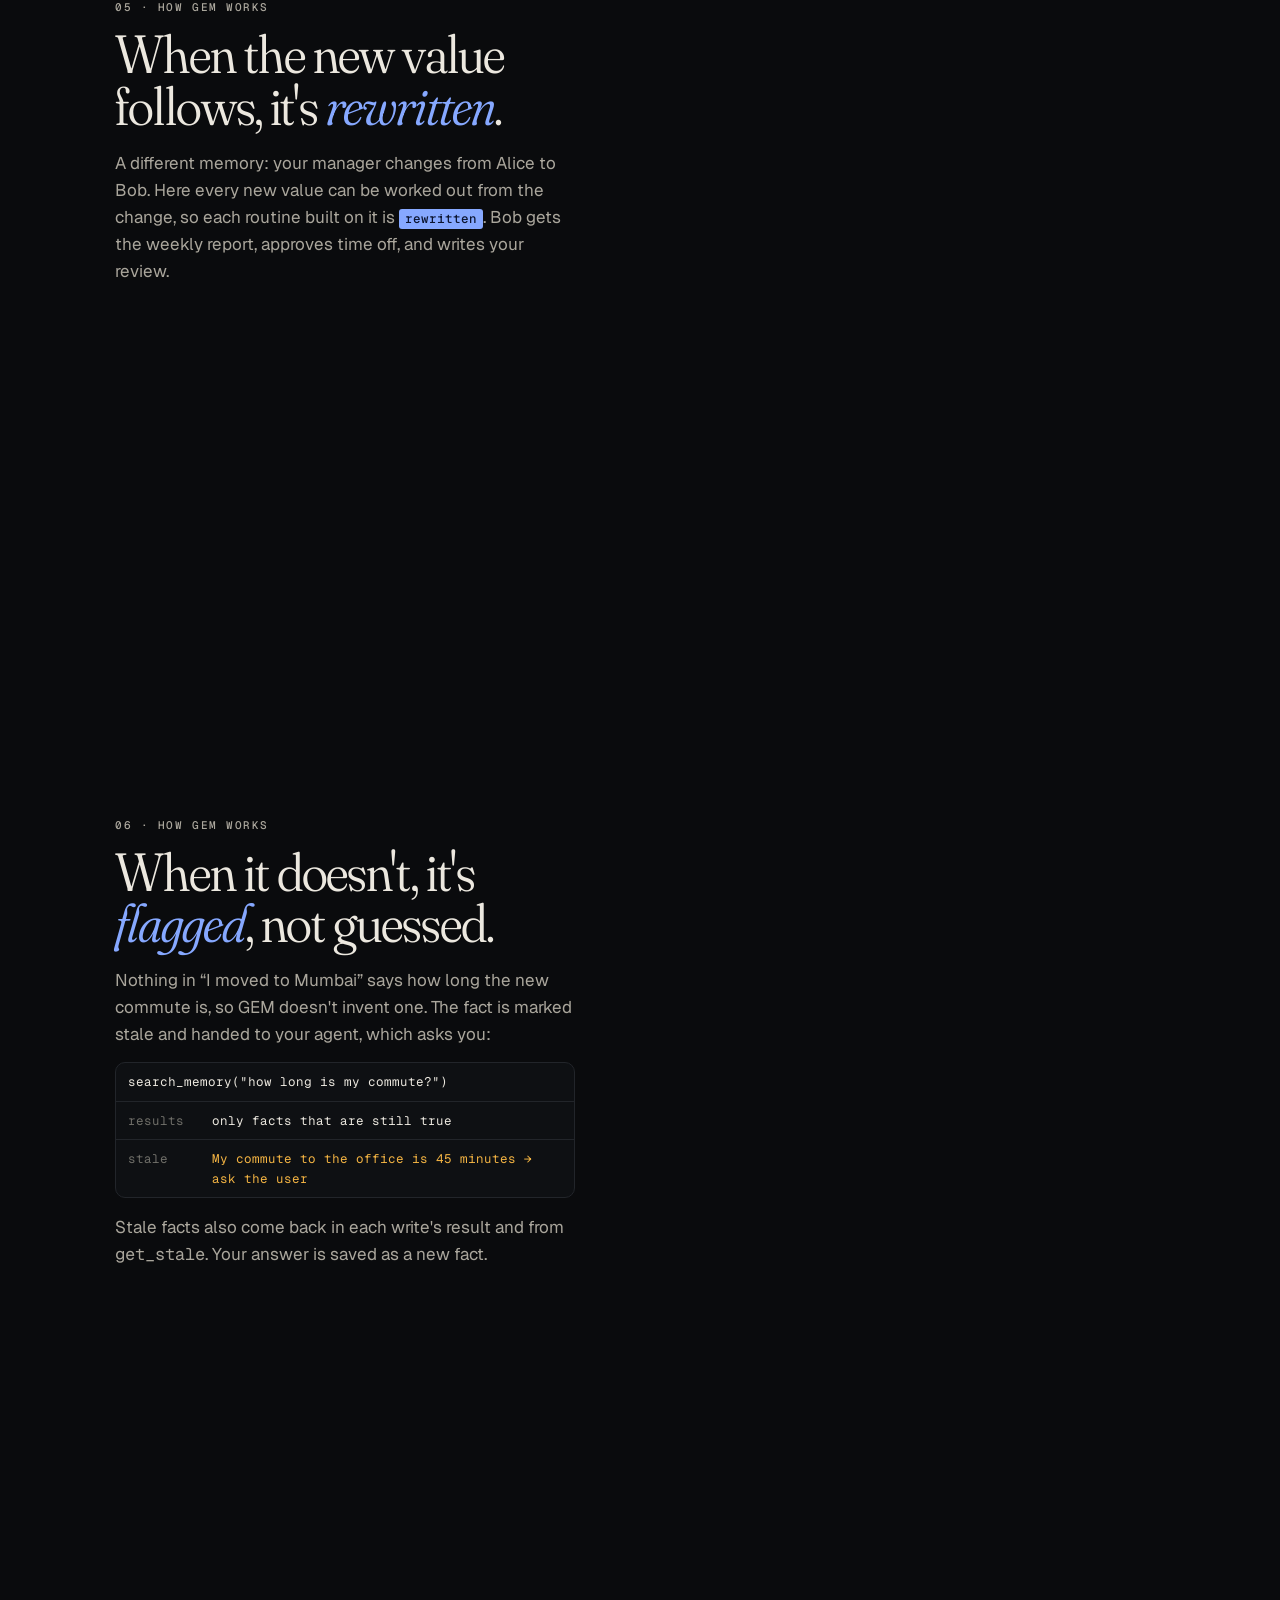
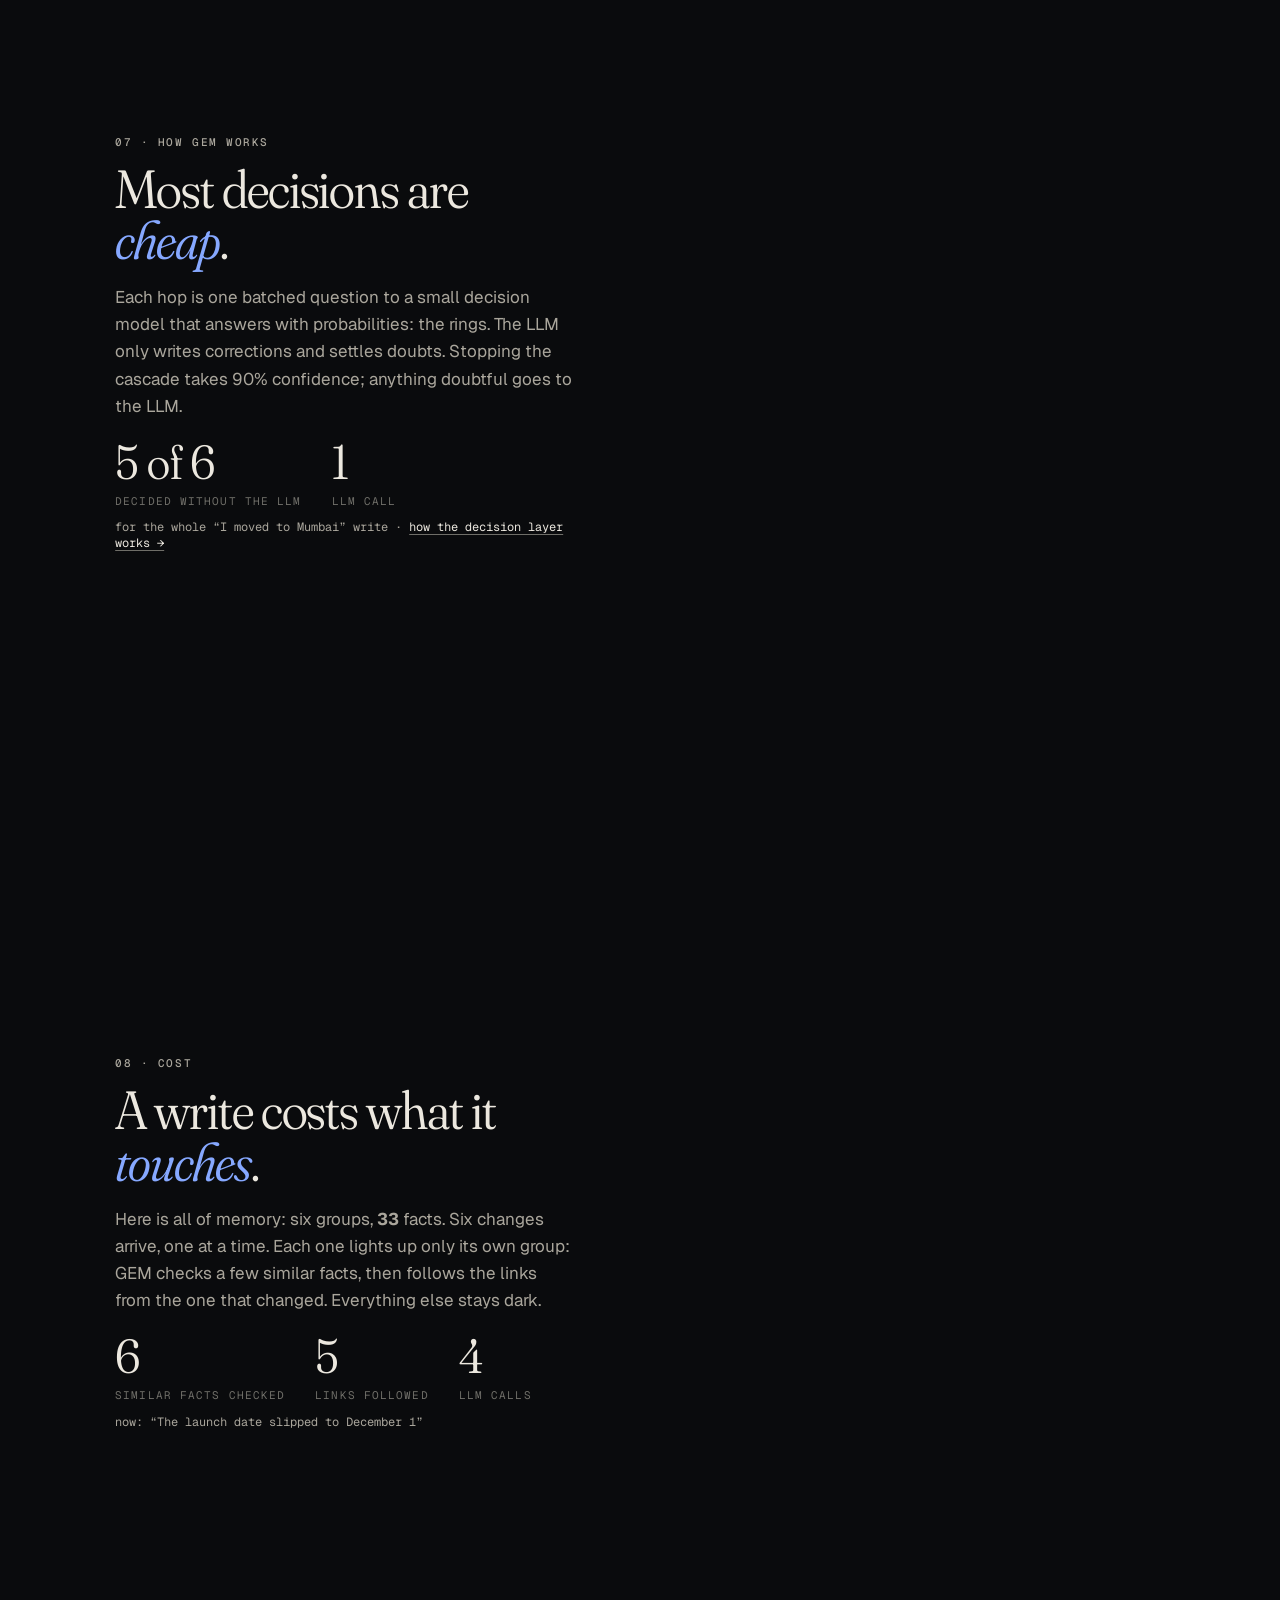
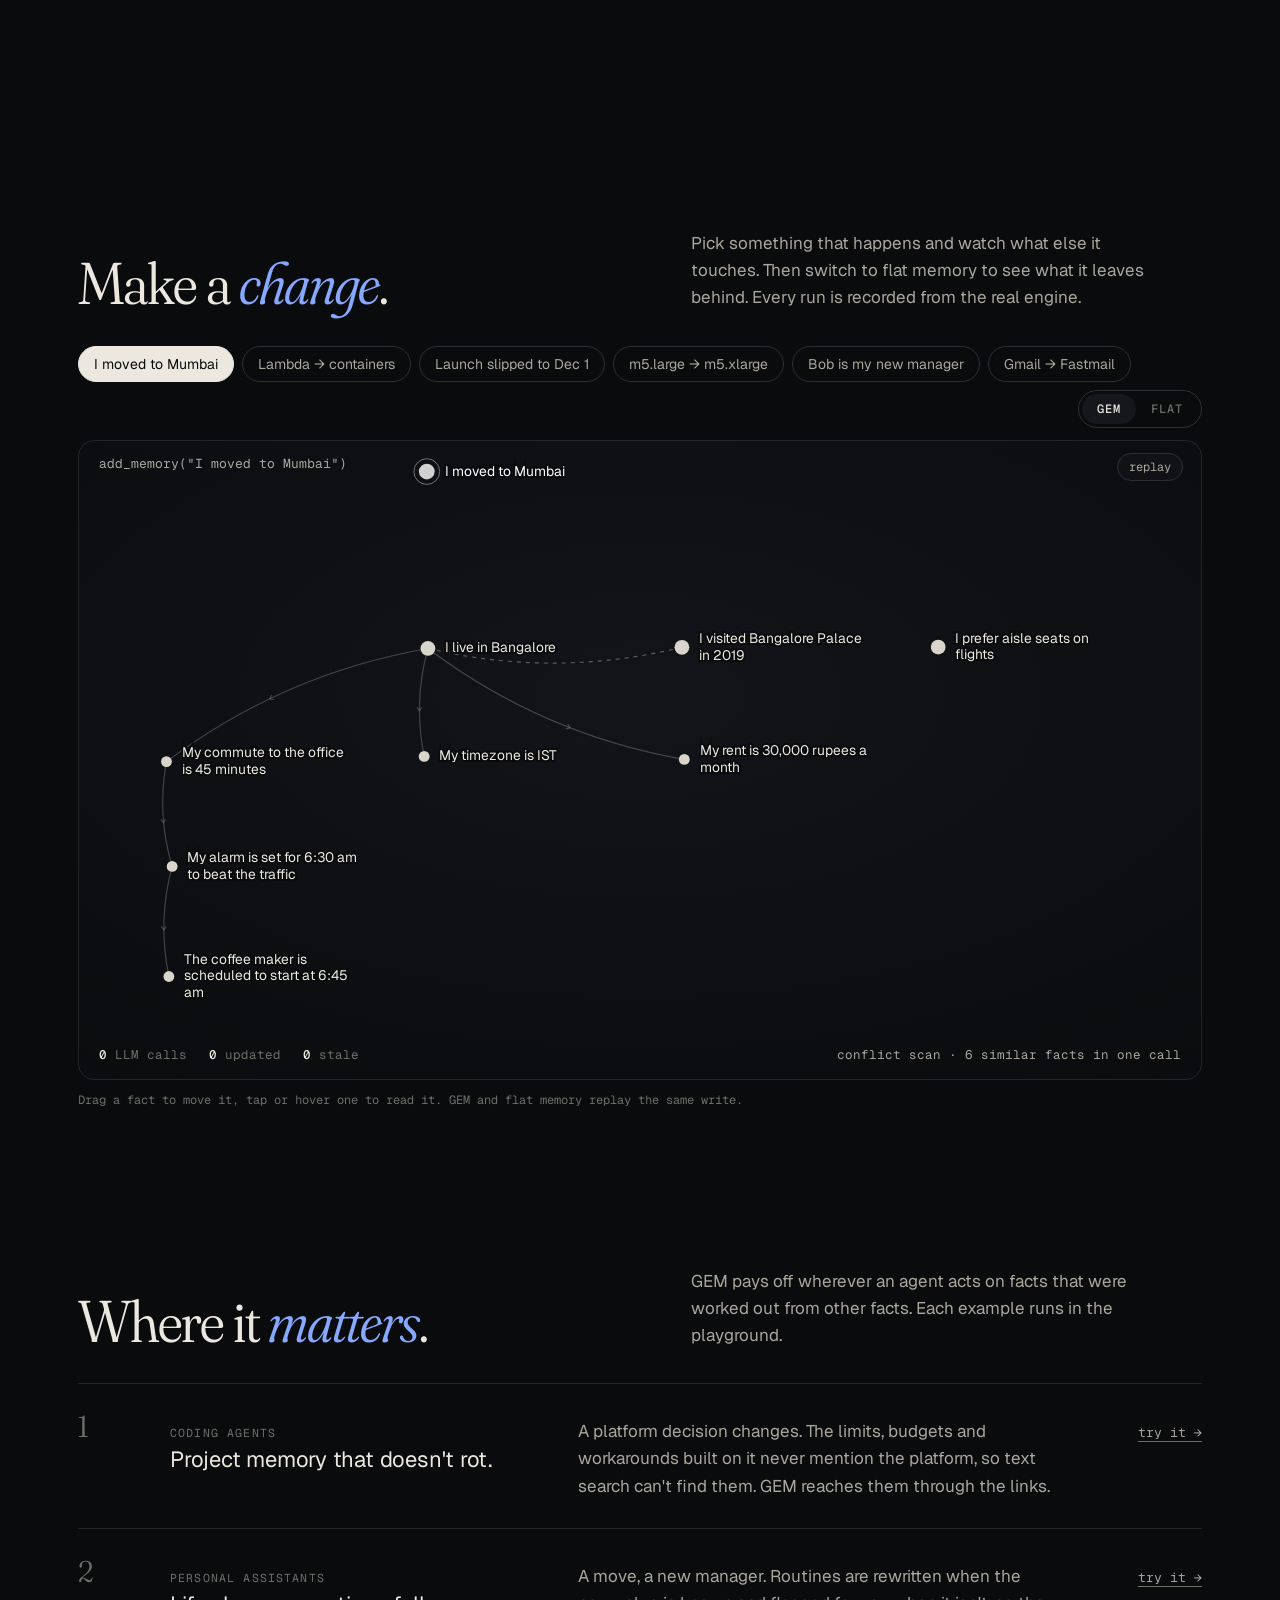
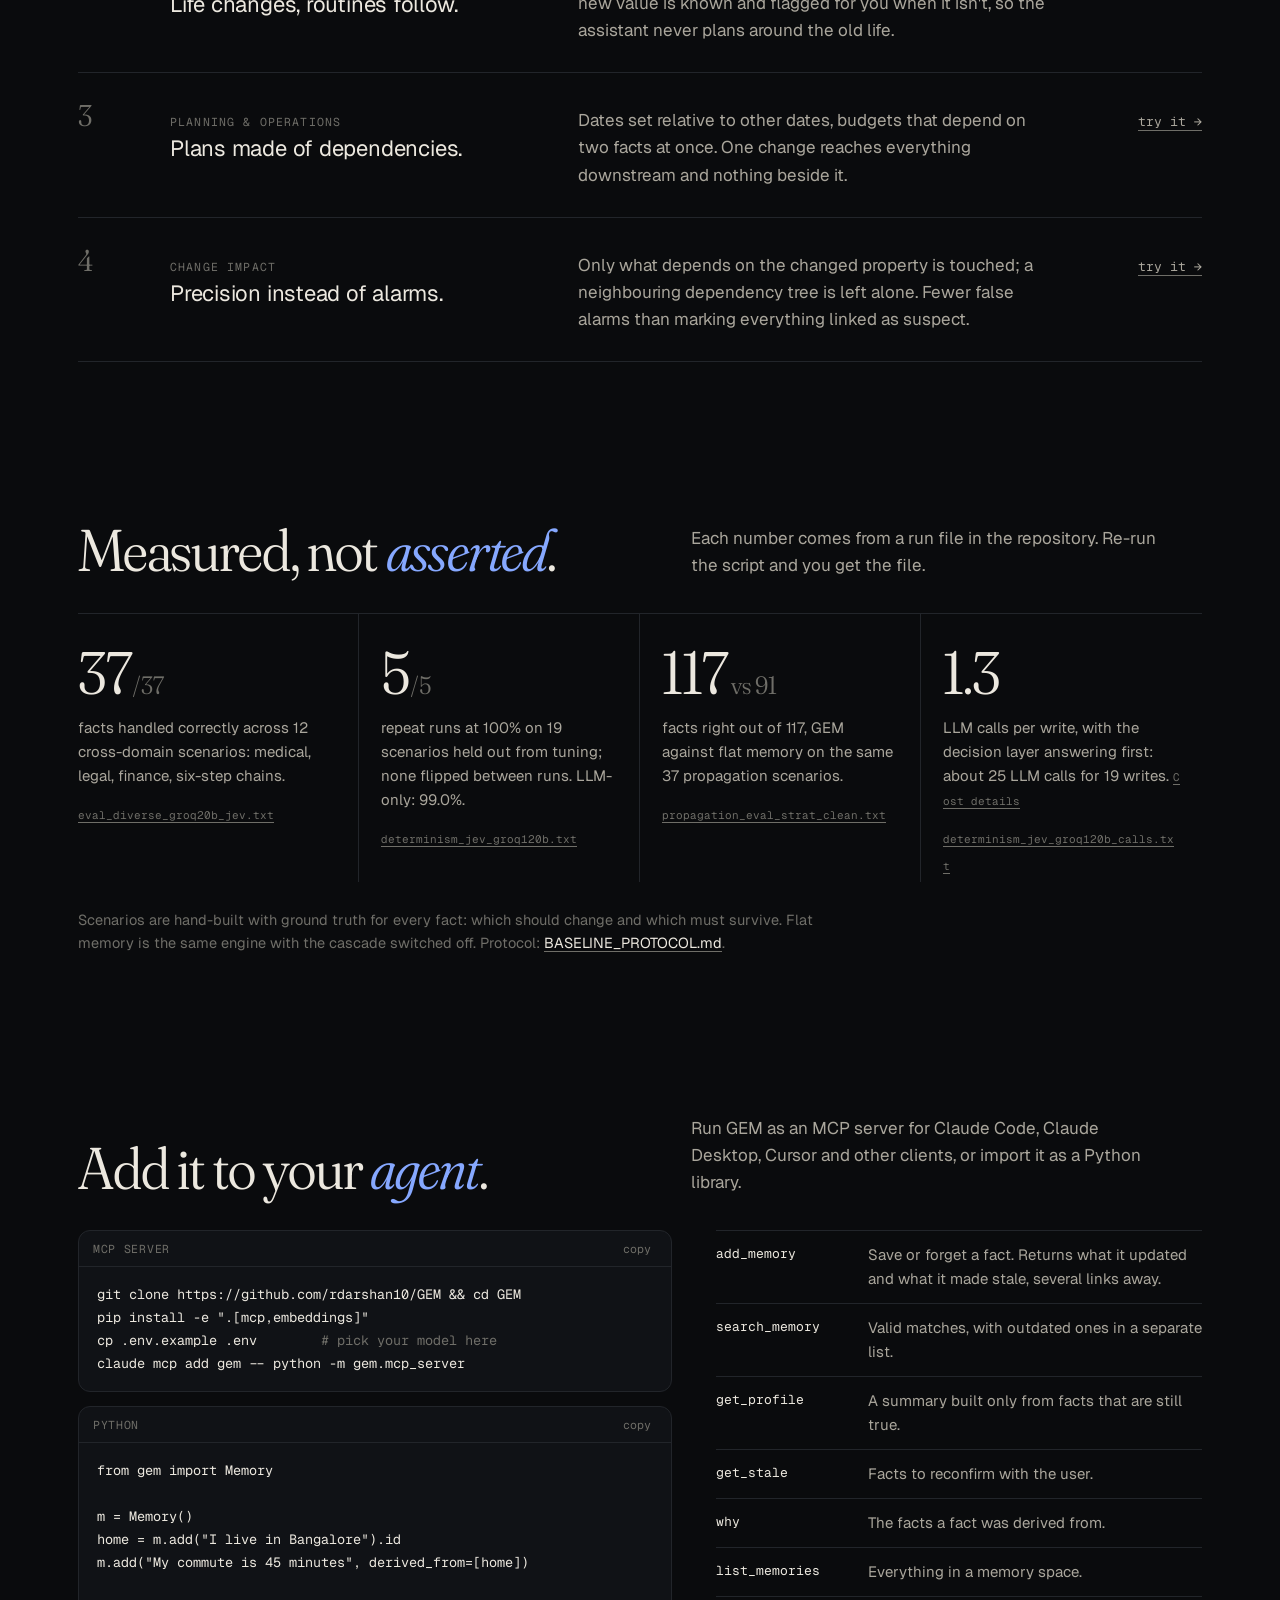
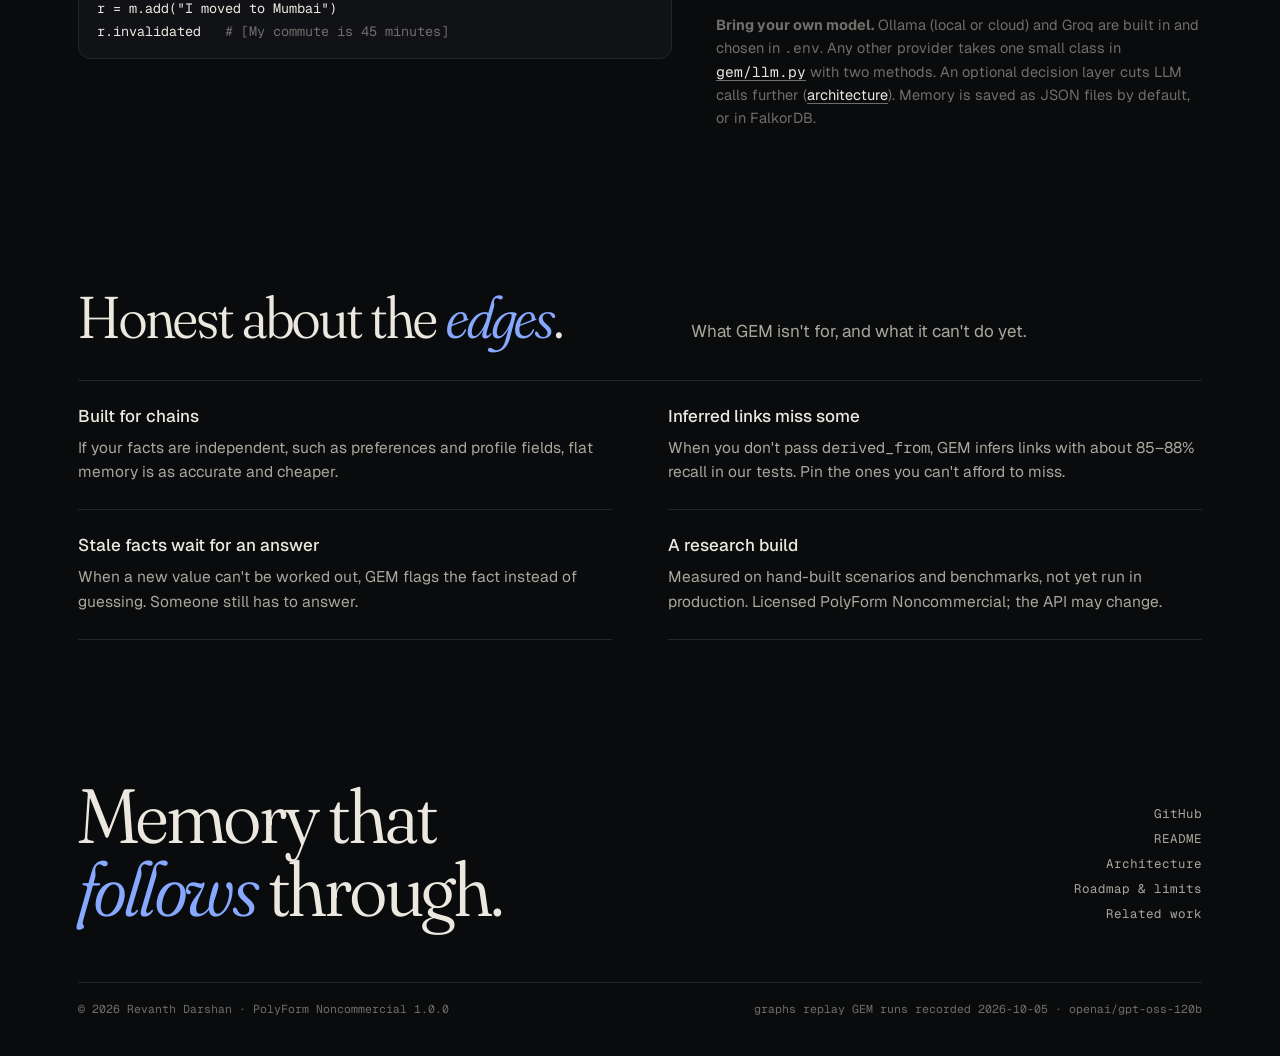
==== commit 4d518a43: "Site: step 08 as six framed memory cards; all six changes run in turn, each card shows its result, t" ====
--- a/docs/index.html
+++ b/docs/index.html
@@ -105,9 +105,9 @@
     <section class="step" data-beat="scale" aria-labelledby="h-scale"><div class="card">
       <p class="kicker"><b>08</b> · cost</p>
       <h2 class="display" id="h-scale">A write costs what it <em>touches</em>.</h2>
-      <p>Here is all of memory: six groups, <b id="s-total">33</b> facts. The launch slips. GEM checks a handful of similar facts, then follows only the links from the one that changed. The rest of memory isn't touched.</p>
+      <p>Here is all of memory: six groups, <b id="s-total">33</b> facts. Six changes arrive, one at a time. Each one lights up only its own group: GEM checks a few similar facts, then follows the links from the one that changed. Everything else stays dark.</p>
       <div class="meter"><div><b id="s-checked">6</b><span>similar facts checked</span></div><div><b id="s-links">5</b><span>links followed</span></div><div><b id="s-llm">4</b><span>LLM calls</span></div></div>
-      <p class="ex">the work grows with the change, not with the size of memory</p>
+      <p class="ex" id="s-now">now: “The launch date slipped to December 1”</p>
     </div></section>
   </div>
 </div>
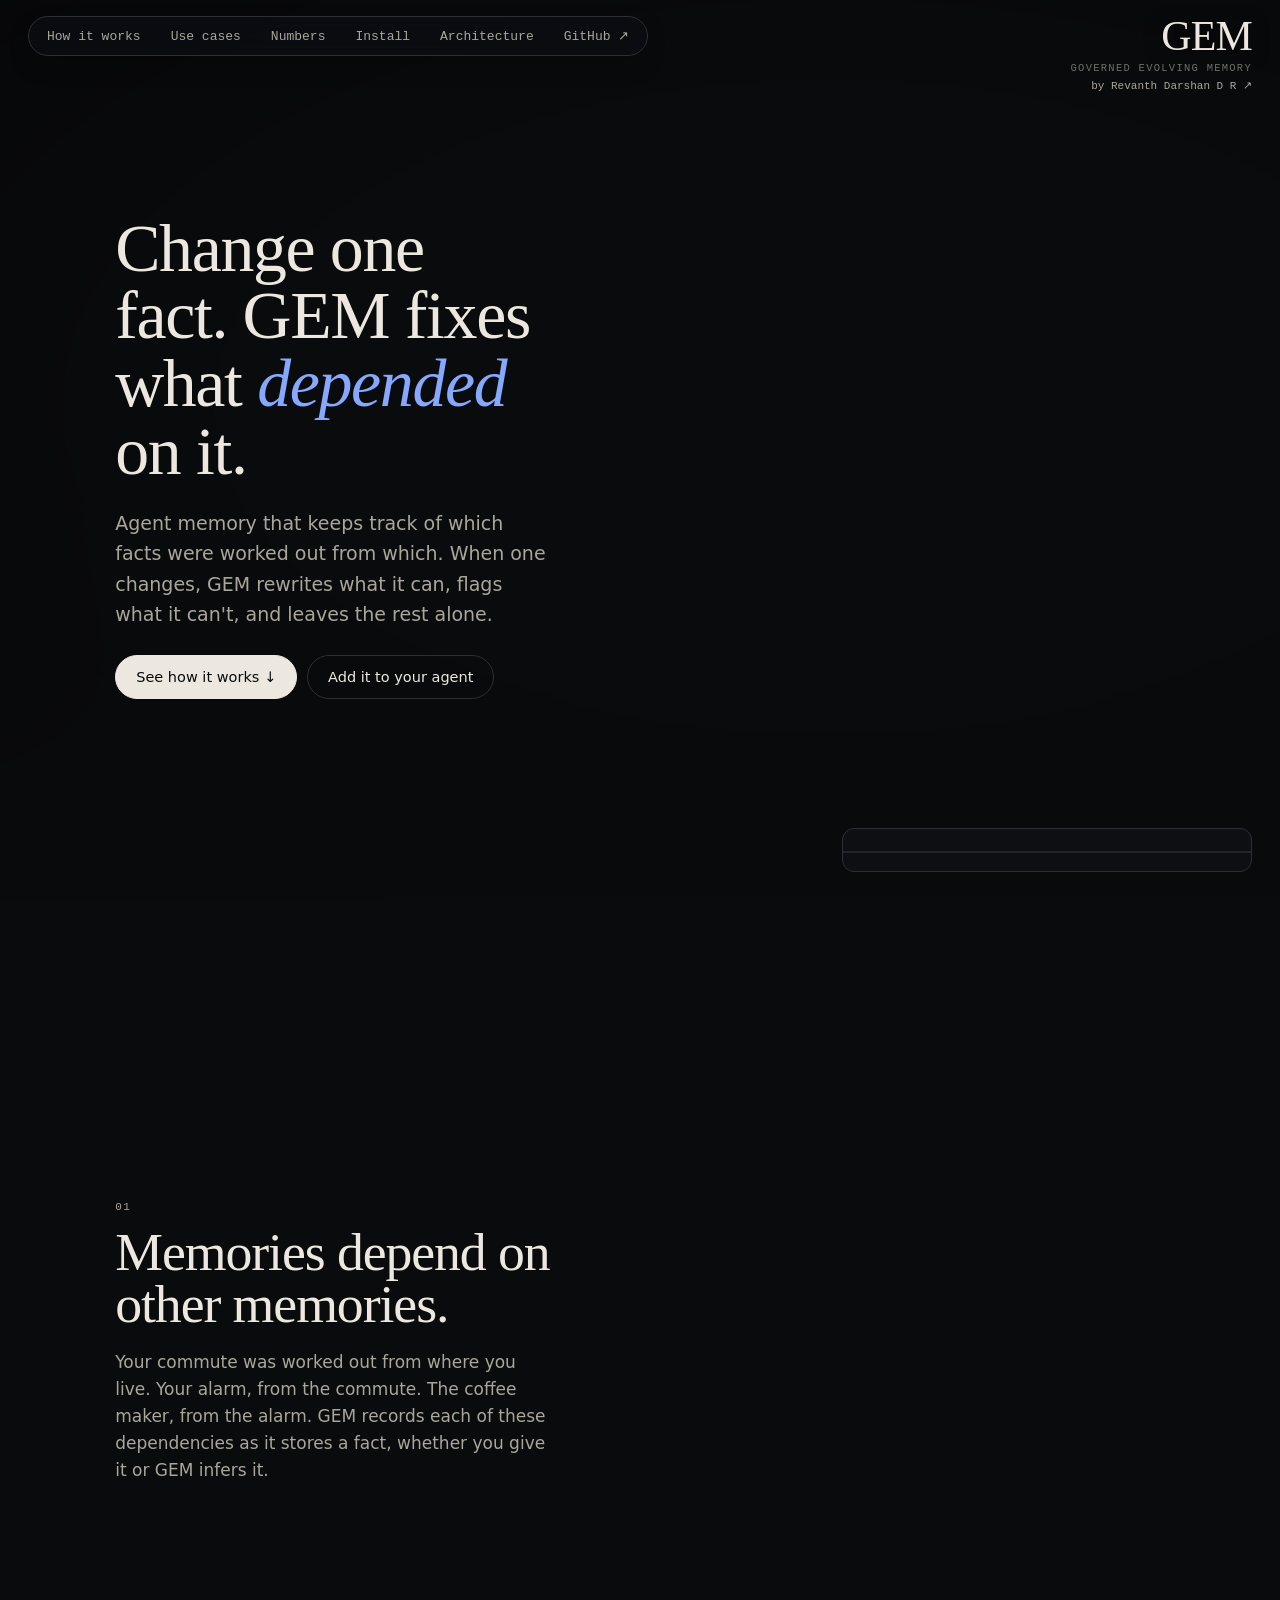
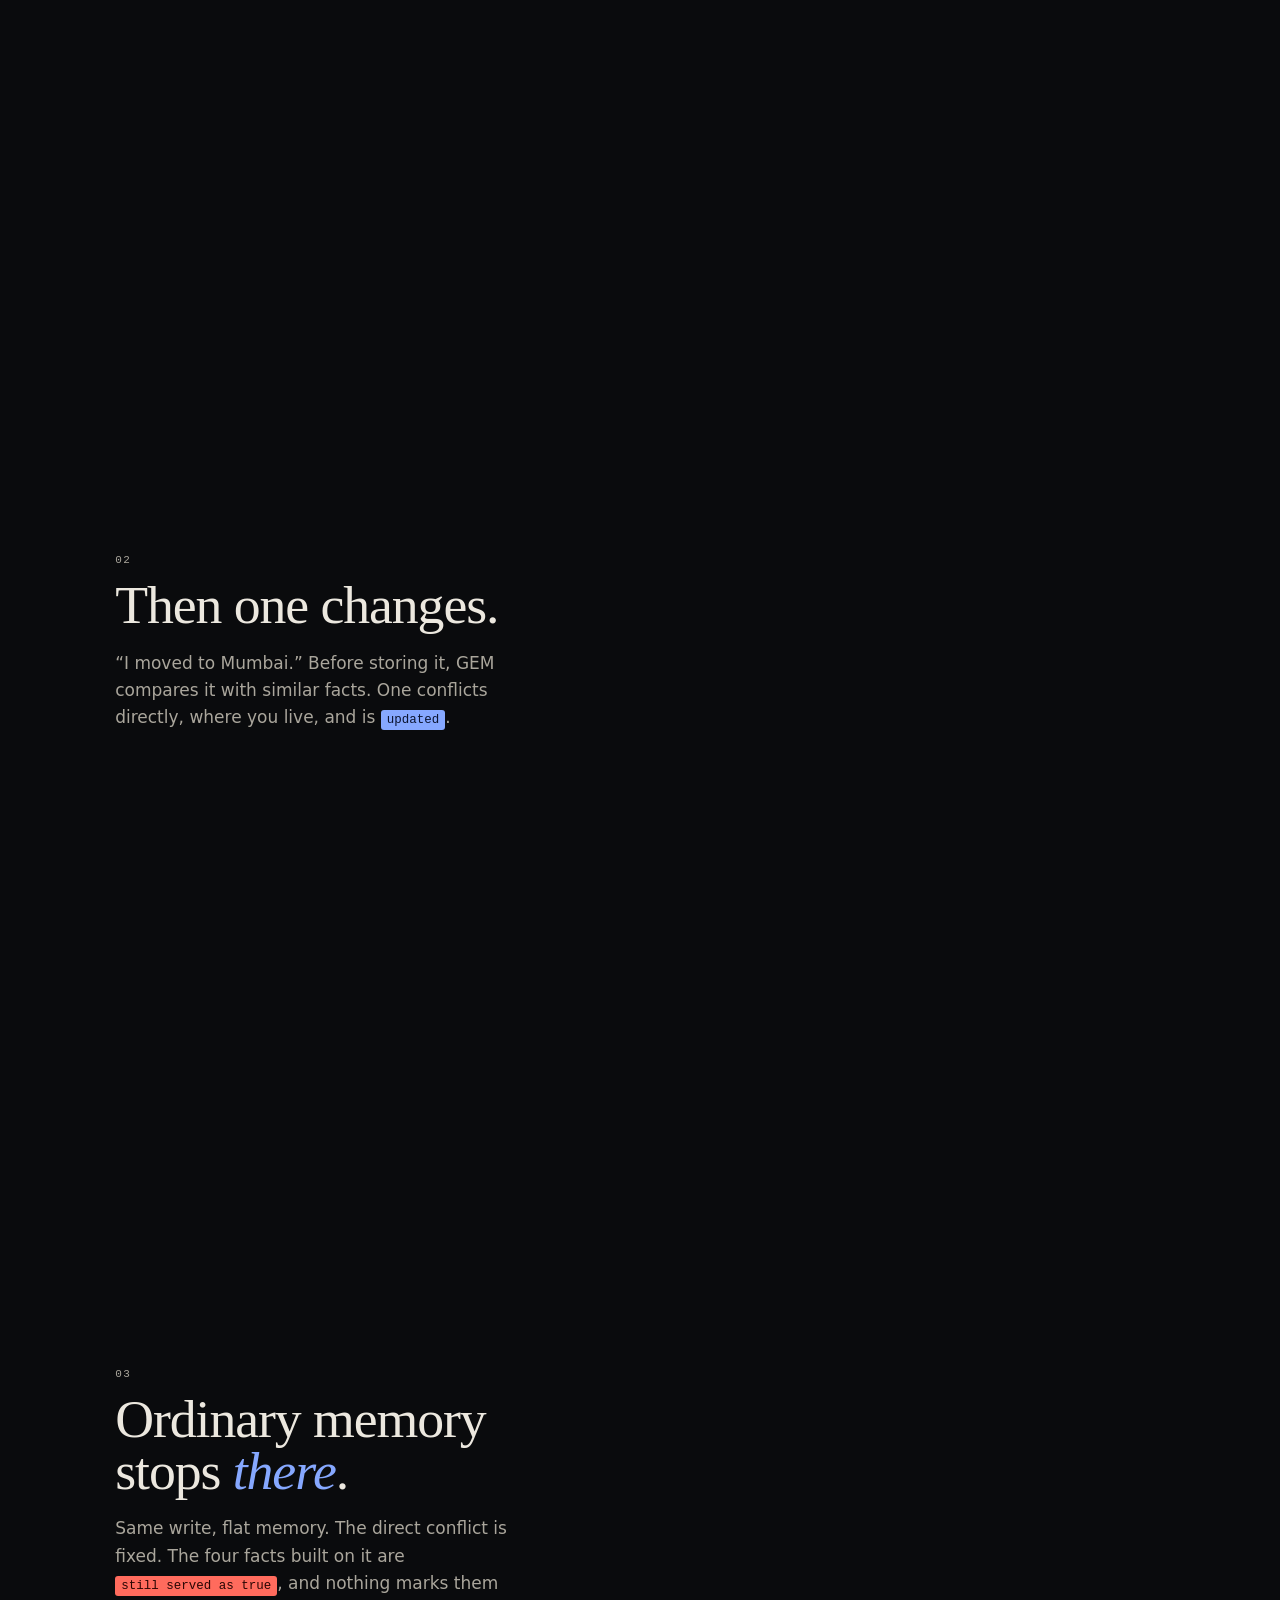
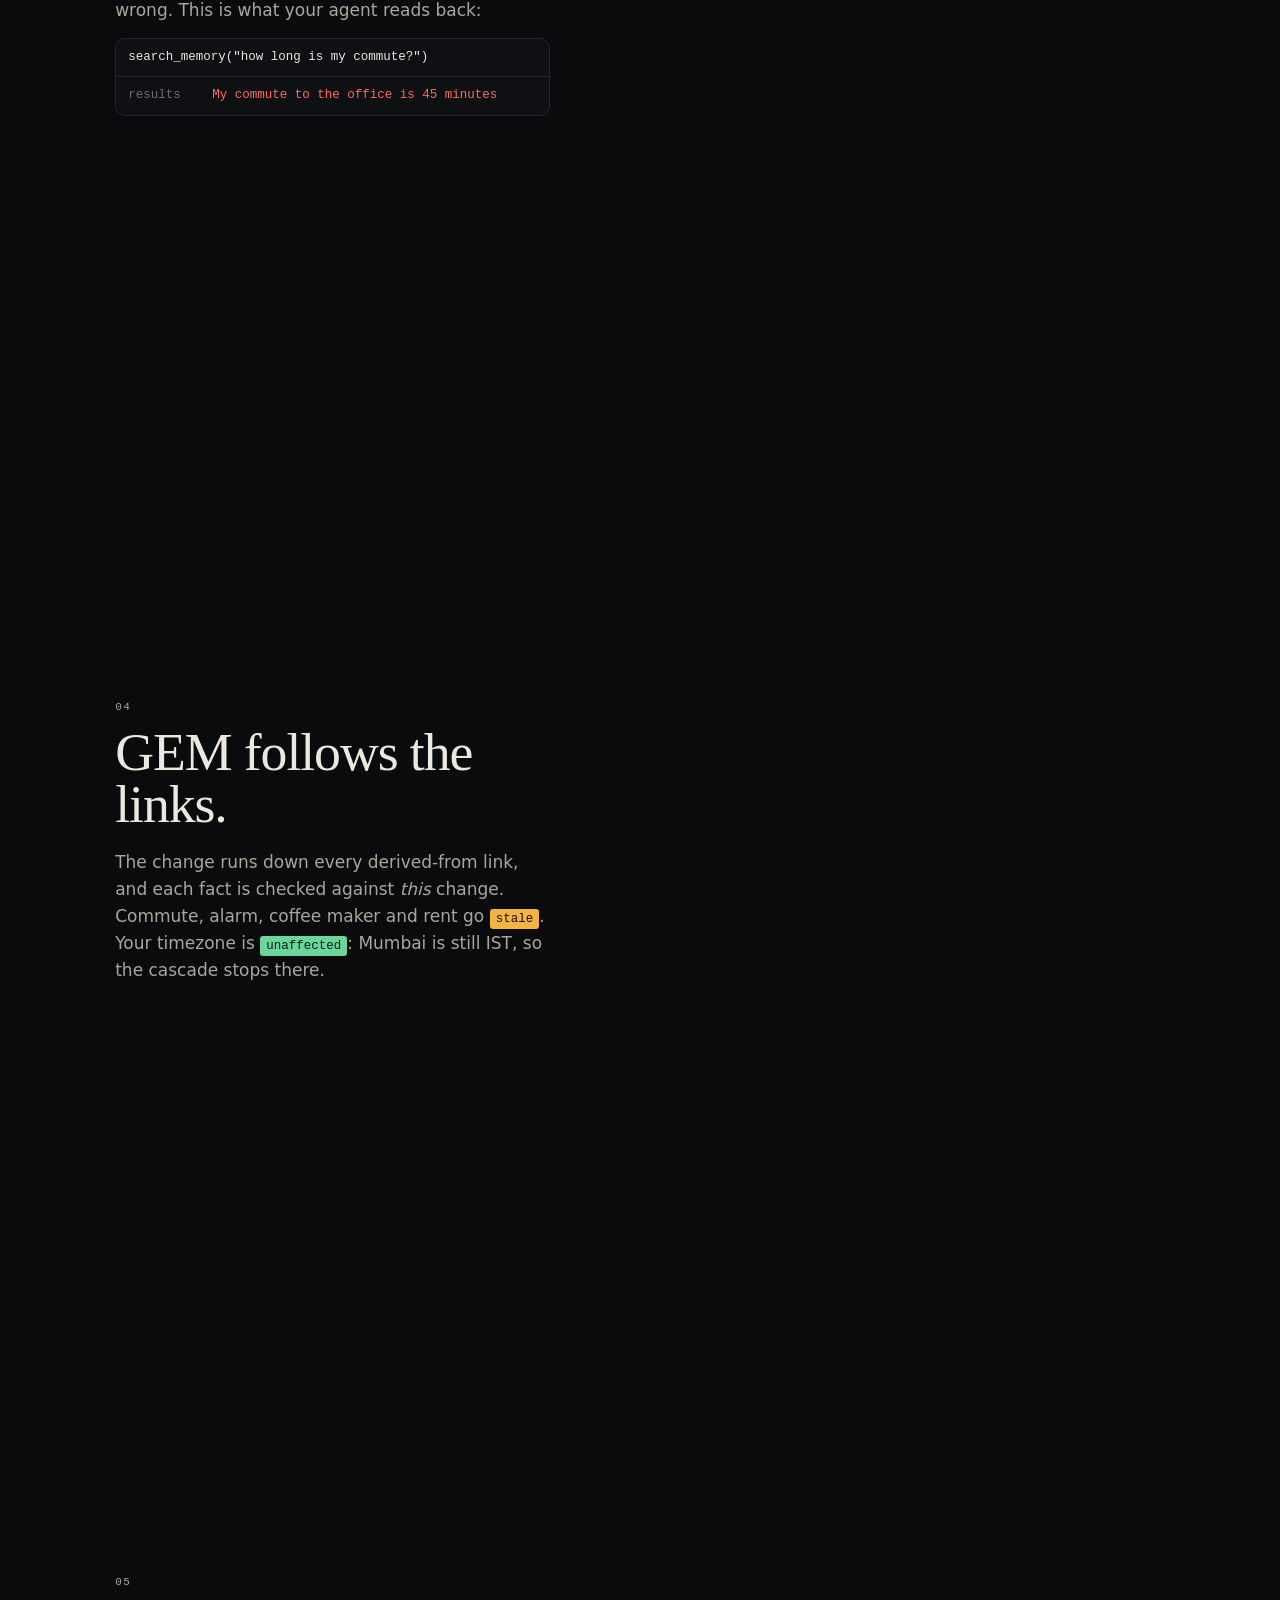
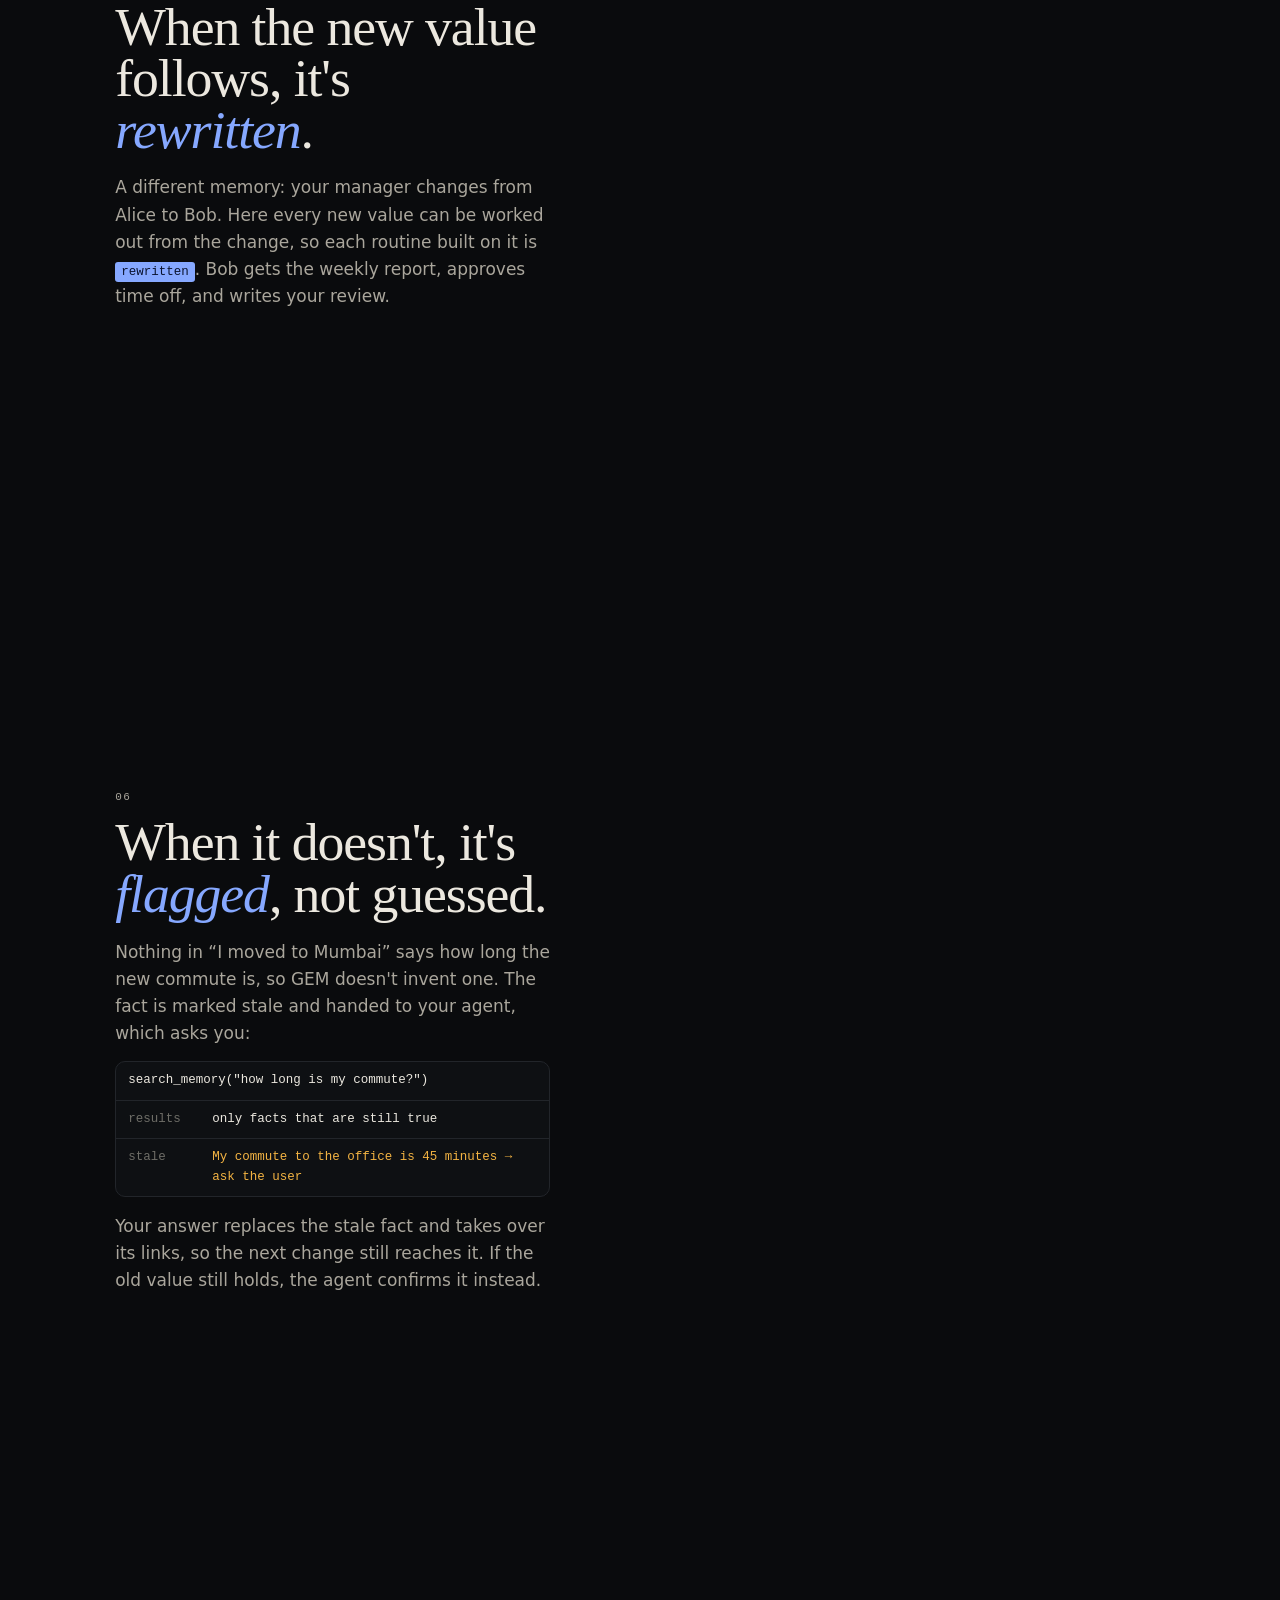
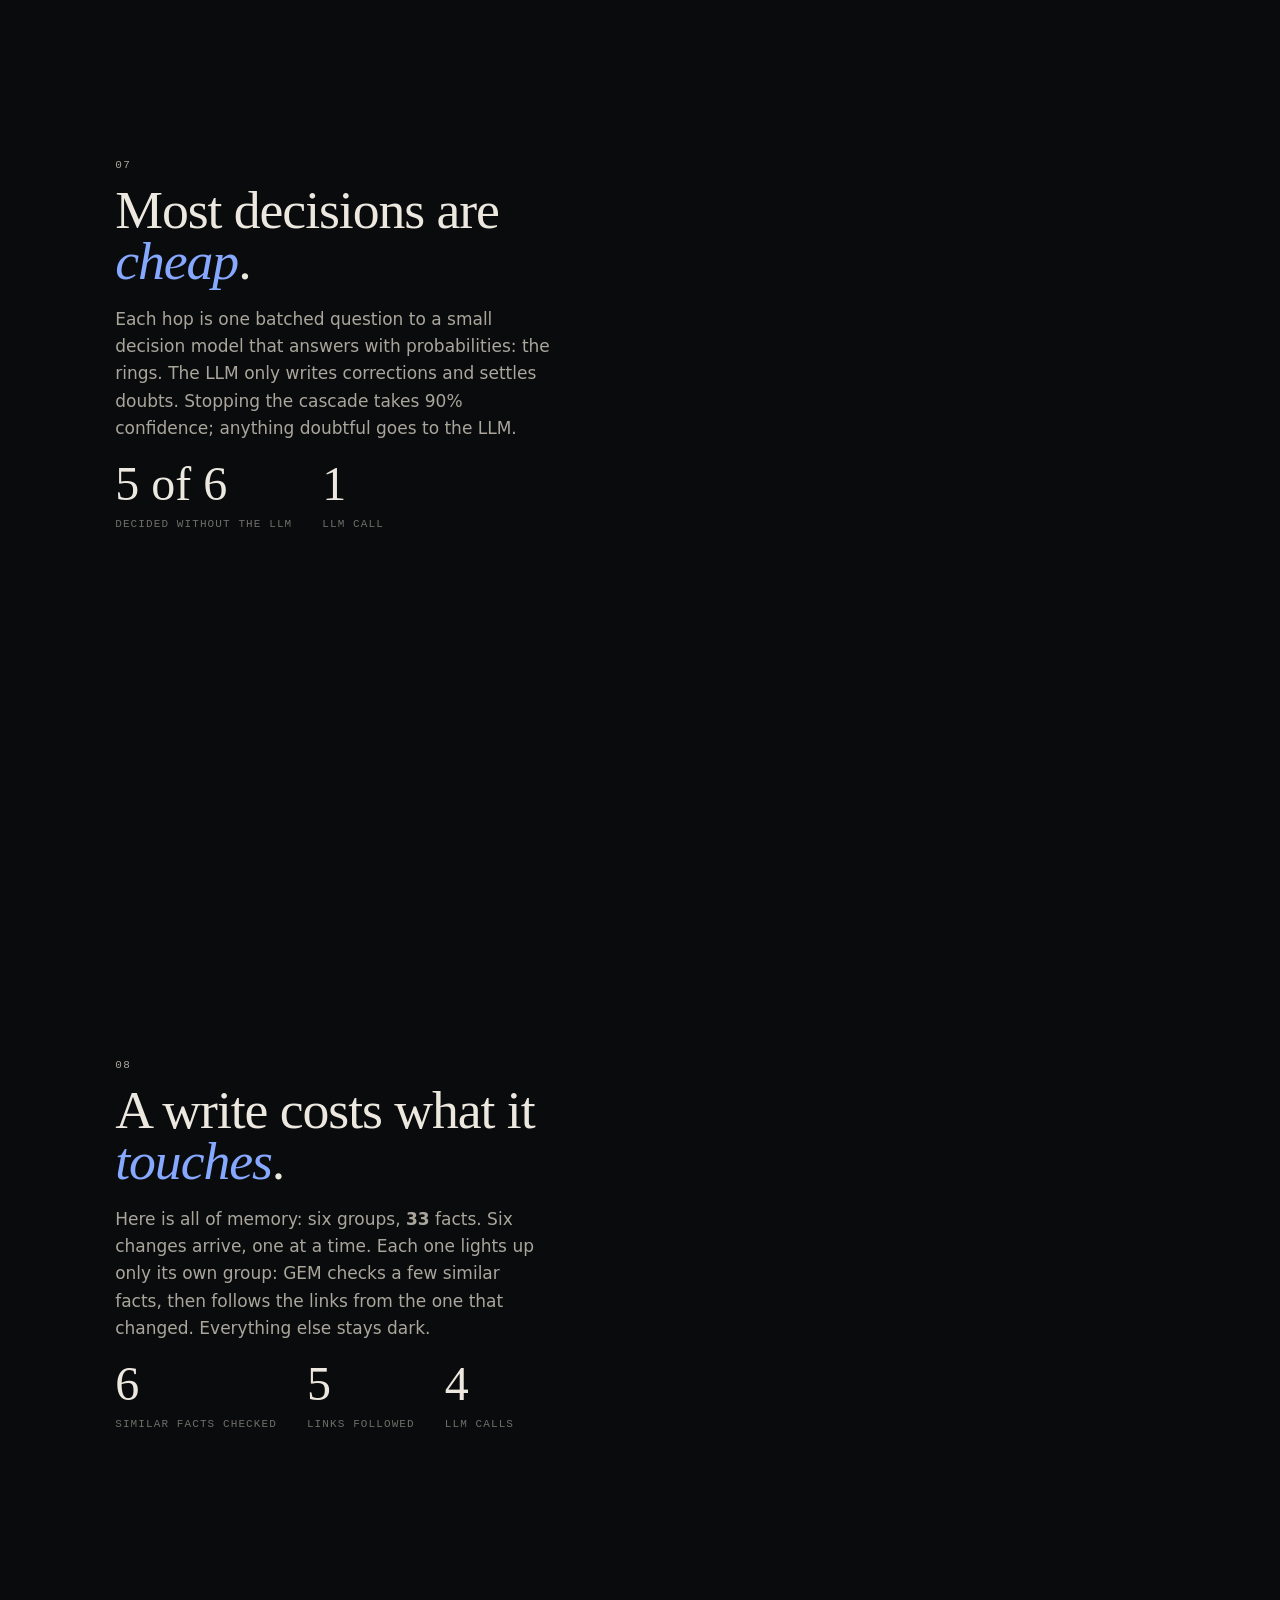
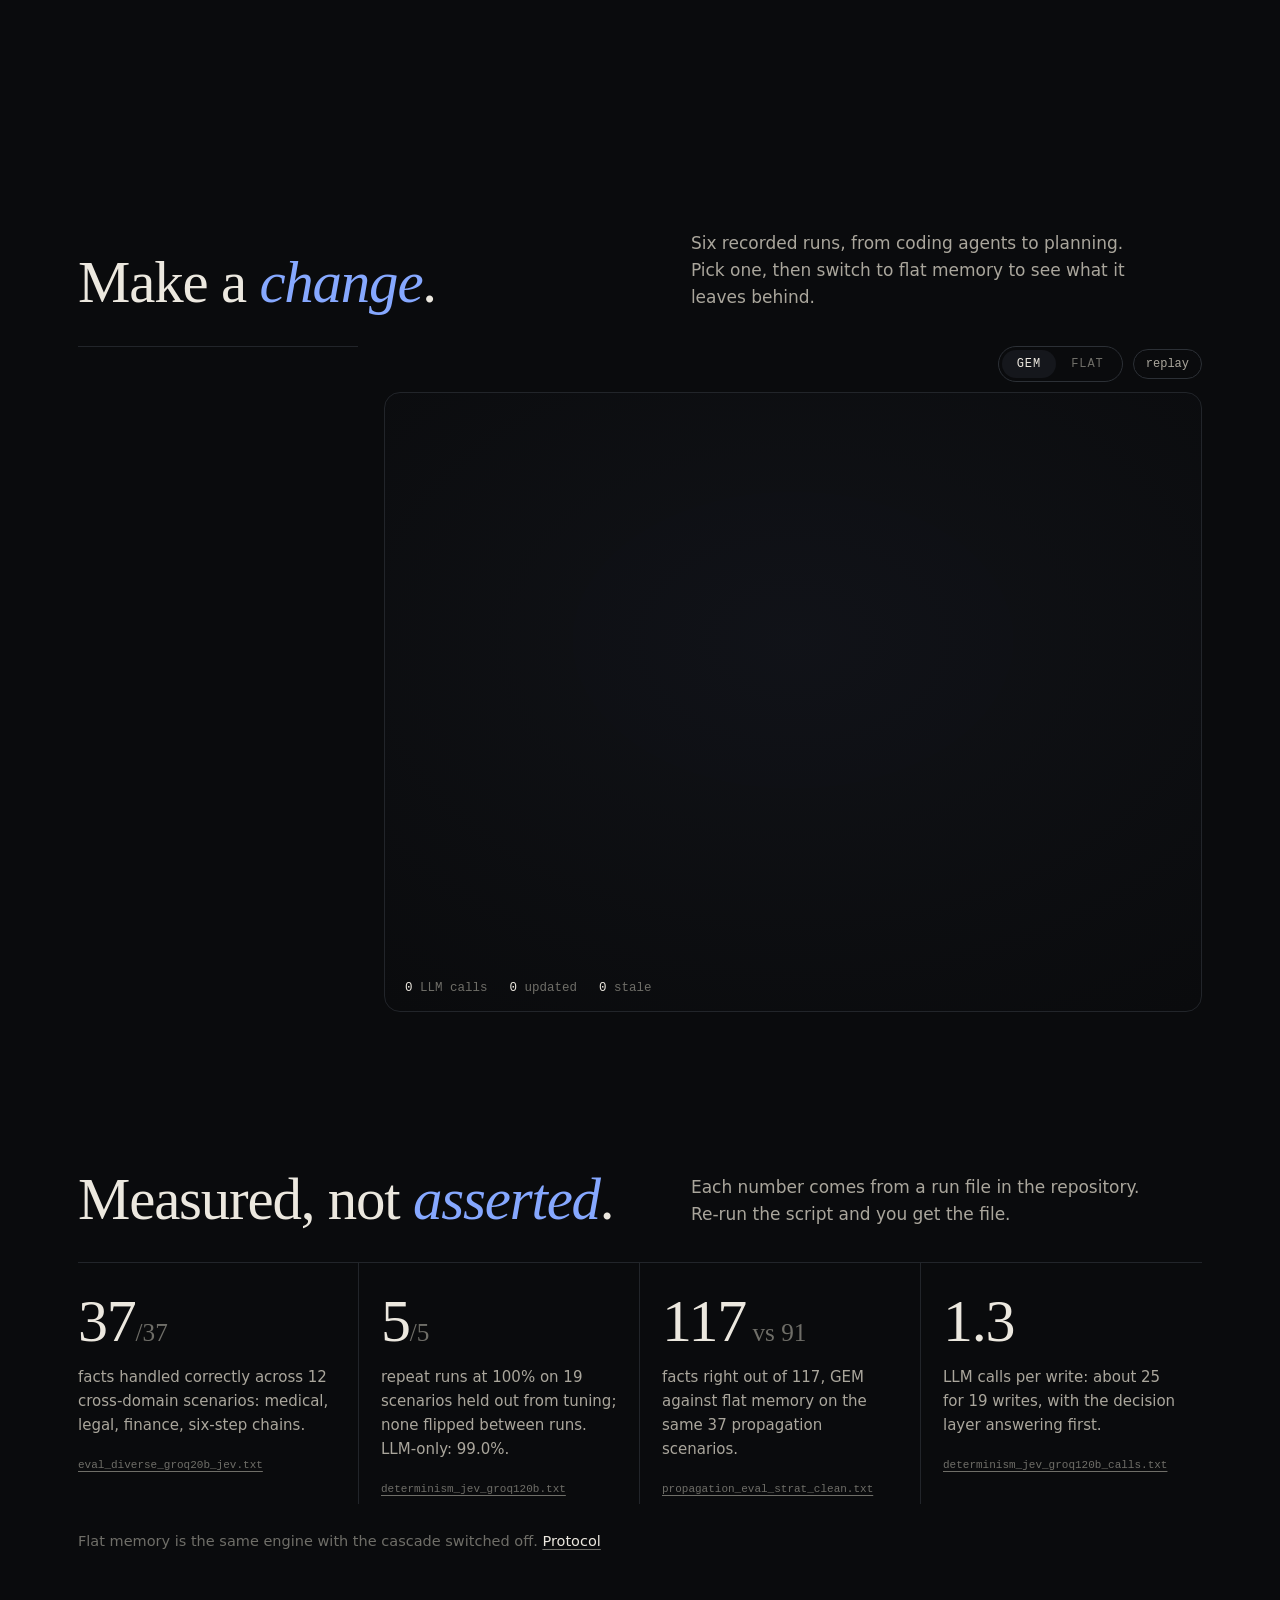
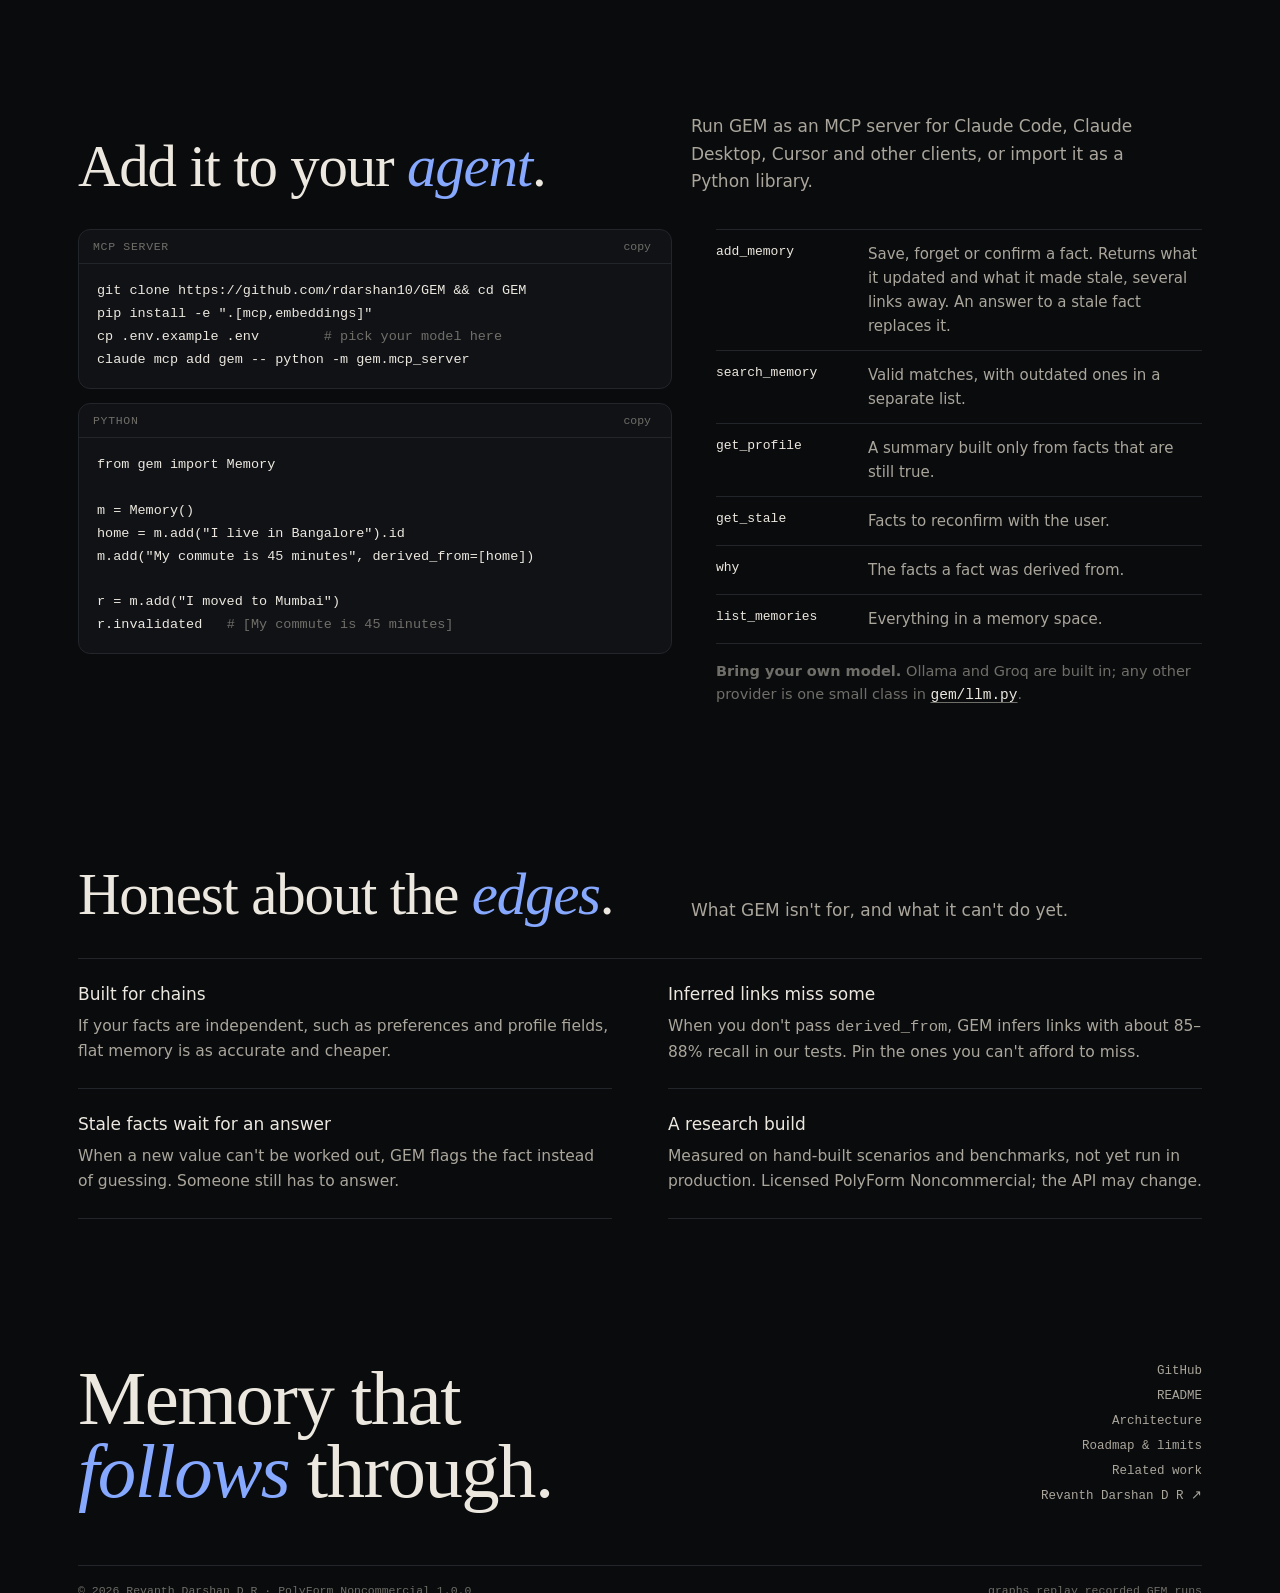
==== commit 7fb2e586: "MCP descriptions from one source; site redesign - mcp_server: tool and per-parameter descriptions no" ====
--- a/docs/index.html
+++ b/docs/index.html
@@ -16,15 +16,16 @@
 <link rel="stylesheet" href="site.css">
 </head>
 <body>
-<a class="skip" href="#play">Skip to the playground</a>
+<a class="skip" href="#play">Skip to the use cases</a>
 <header class="top" id="top-bar">
-  <a class="brand" href="#hero" aria-label="GEM, back to top"><b>GEM</b><span>governed evolving memory</span></a>
-  <nav aria-label="Sections">
-    <a href="#how">How it works</a><a href="#play">Playground</a><a href="#cases">Use cases</a><a href="#numbers">Numbers</a><a href="#install">Install</a><a href="architecture.html">Architecture</a>
-    <a class="gh" href="https://github.com/rdarshan10/GEM">GitHub ↗</a>
+  <nav class="pill" aria-label="Sections">
+    <a href="#how">How it works</a><a class="keep" href="#play">Use cases</a><a href="#numbers">Numbers</a><a href="#install">Install</a><a href="architecture.html">Architecture</a>
+    <a class="gh keep" href="https://github.com/rdarshan10/GEM">GitHub ↗</a>
   </nav>
+  <div class="brand"><a class="home" href="#hero" aria-label="GEM, back to top"><b>GEM</b><span>governed evolving memory</span></a><a class="by" href="https://www.revanthdarshan.me/" target="_blank" rel="noopener">by Revanth Darshan D R ↗</a></div>
 </header>
 <nav class="rail" aria-label="Story steps"></nav>
+<canvas class="field" id="field" aria-hidden="true"></canvas>
 <canvas class="grain" id="grain" aria-hidden="true"></canvas>
 
 <main>
@@ -33,35 +34,33 @@
   <div class="stage">
     <canvas id="stage" role="img" aria-label="Animated memory graph. The text beside it describes each step."></canvas>
     <div class="callpanel" id="callpanel" aria-hidden="true">
-      <header><span class="call" id="cp-call"></span><span class="meta">recorded run</span></header>
+      <header><span class="call" id="cp-call"></span></header>
       <ol id="cp-rows"></ol>
       <div class="cp-foot" id="cp-foot"></div>
     </div>
   </div>
 
   <div class="steps">
-    <section class="step" id="hero" data-beat="hero" aria-labelledby="h-hero"><div class="card">
-      <p class="kicker">GEM · memory for AI agents</p>
+    <section class="step on" id="hero" data-beat="hero" aria-labelledby="h-hero"><div class="card">
       <h1 class="display" id="h-hero">Change one fact. GEM fixes what <em>depended</em> on it.</h1>
       <p class="lead">Agent memory that keeps track of which facts were worked out from which. When one changes, GEM rewrites what it can, flags what it can't, and leaves the rest alone.</p>
       <div class="actions"><a class="btn primary" href="#how">See how it works ↓</a><a class="btn" href="#install">Add it to your agent</a></div>
-      <p class="status">MCP server + Python library · bring your own model</p>
     </div></section>
 
     <section class="step" id="how" data-beat="built" aria-labelledby="h-built"><div class="card">
-      <p class="kicker"><b>01</b> · the problem</p>
+      <p class="kicker"><b>01</b></p>
       <h2 class="display" id="h-built">Memories depend on other memories.</h2>
       <p>Your commute was worked out from where you live. Your alarm, from the commute. The coffee maker, from the alarm. GEM records each of these dependencies as it stores a fact, whether you give it or GEM infers it.</p>
     </div></section>
 
     <section class="step" data-beat="change" aria-labelledby="h-change"><div class="card">
-      <p class="kicker"><b>02</b> · the problem</p>
+      <p class="kicker"><b>02</b></p>
       <h2 class="display" id="h-change">Then one changes.</h2>
       <p>“I moved to Mumbai.” Before storing it, GEM compares it with similar facts. One conflicts directly, where you live, and is <span class="k k-up">updated</span>.</p>
     </div></section>
 
     <section class="step" data-beat="flat" aria-labelledby="h-flat"><div class="card">
-      <p class="kicker"><b>03</b> · the problem</p>
+      <p class="kicker"><b>03</b></p>
       <h2 class="display" id="h-flat">Ordinary memory stops <em>there</em>.</h2>
       <p>Same write, flat memory. The direct conflict is fixed. The four facts built on it are <span class="k k-bad">still served as true</span>, and nothing marks them wrong. This is what your agent reads back:</p>
       <div class="io" aria-label="Flat memory search result">
@@ -71,19 +70,19 @@
     </div></section>
 
     <section class="step" data-beat="cascade" aria-labelledby="h-cascade"><div class="card">
-      <p class="kicker"><b>04</b> · how GEM works</p>
+      <p class="kicker"><b>04</b></p>
       <h2 class="display" id="h-cascade">GEM follows the links.</h2>
       <p>The change runs down every derived-from link, and each fact is checked against <em>this</em> change. Commute, alarm, coffee maker and rent go <span class="k k-st">stale</span>. Your timezone is <span class="k k-ok">unaffected</span>: Mumbai is still IST, so the cascade stops there.</p>
     </div></section>
 
     <section class="step" data-beat="rewrite" aria-labelledby="h-rewrite"><div class="card">
-      <p class="kicker"><b>05</b> · how GEM works</p>
+      <p class="kicker"><b>05</b></p>
       <h2 class="display" id="h-rewrite">When the new value follows, it's <em>rewritten</em>.</h2>
       <p>A different memory: your manager changes from Alice to Bob. Here every new value can be worked out from the change, so each routine built on it is <span class="k k-up">rewritten</span>. Bob gets the weekly report, approves time off, and writes your review.</p>
     </div></section>
 
     <section class="step" data-beat="stale" aria-labelledby="h-stale"><div class="card">
-      <p class="kicker"><b>06</b> · how GEM works</p>
+      <p class="kicker"><b>06</b></p>
       <h2 class="display" id="h-stale">When it doesn't, it's <em>flagged</em>, not guessed.</h2>
       <p>Nothing in “I moved to Mumbai” says how long the new commute is, so GEM doesn't invent one. The fact is marked stale and handed to your agent, which asks you:</p>
       <div class="io" aria-label="GEM search result">
@@ -91,23 +90,21 @@
         <div><span>results</span><span>only facts that are still true</span></div>
         <div class="ok"><span>stale</span><span>My commute to the office is 45 minutes → ask the user</span></div>
       </div>
-      <p>Stale facts also come back in each write's result and from <span class="mono">get_stale</span>. Your answer is saved as a new fact.</p>
+      <p>Your answer replaces the stale fact and takes over its links, so the next change still reaches it. If the old value still holds, the agent confirms it instead.</p>
     </div></section>
 
     <section class="step" data-beat="cheap" aria-labelledby="h-cheap"><div class="card">
-      <p class="kicker"><b>07</b> · how GEM works</p>
+      <p class="kicker"><b>07</b></p>
       <h2 class="display" id="h-cheap">Most decisions are <em>cheap</em>.</h2>
       <p>Each hop is one batched question to a small decision model that answers with probabilities: the rings. The LLM only writes corrections and settles doubts. Stopping the cascade takes 90% confidence; anything doubtful goes to the LLM.</p>
       <div class="meter"><div><b id="m-cheap">5 of 6</b><span>decided without the LLM</span></div><div><b id="m-llm">1</b><span>LLM call</span></div></div>
-      <p class="ex">for the whole “I moved to Mumbai” write · <a href="architecture.html#decisions">how the decision layer works →</a></p>
     </div></section>
 
     <section class="step" data-beat="scale" aria-labelledby="h-scale"><div class="card">
-      <p class="kicker"><b>08</b> · cost</p>
+      <p class="kicker"><b>08</b></p>
       <h2 class="display" id="h-scale">A write costs what it <em>touches</em>.</h2>
       <p>Here is all of memory: six groups, <b id="s-total">33</b> facts. Six changes arrive, one at a time. Each one lights up only its own group: GEM checks a few similar facts, then follows the links from the one that changed. Everything else stays dark.</p>
       <div class="meter"><div><b id="s-checked">6</b><span>similar facts checked</span></div><div><b id="s-links">5</b><span>links followed</span></div><div><b id="s-llm">4</b><span>LLM calls</span></div></div>
-      <p class="ex" id="s-now">now: “The launch date slipped to December 1”</p>
     </div></section>
   </div>
 </div>
@@ -117,32 +114,22 @@
   <section class="sec" id="play" aria-labelledby="h-play">
     <div class="head">
       <h2 class="display" id="h-play">Make a <em>change</em>.</h2>
-      <p>Pick something that happens and watch what else it touches. Then switch to flat memory to see what it leaves behind. Every run is recorded from the real engine.</p>
-    </div>
-    <div class="play-ui">
-      <div id="chips" style="display:contents"></div>
-      <div class="seg" role="radiogroup" aria-label="Memory type"><button type="button" role="radio" aria-checked="true" data-m="gem">GEM</button><button type="button" role="radio" aria-checked="false" data-m="flat">FLAT</button></div>
-    </div>
-    <div class="play-stage">
-      <canvas id="play-canvas" role="img" aria-label="Interactive memory graph"></canvas>
-      <p class="play-q" id="play-q"></p>
-      <button type="button" class="replay" id="replay">replay</button>
-      <div class="readout" aria-live="polite" id="readout"><span><b id="r-llm">0</b> LLM calls</span><span><b id="r-up">0</b> updated</span><span><b id="r-st">0</b> stale</span><span class="last" id="r-last"></span></div>
-    </div>
-    <p class="play-note">Drag a fact to move it, tap or hover one to read it. GEM and flat memory replay the same write.</p>
-  </section>
-
-  <section class="sec" id="cases" aria-labelledby="h-cases">
-    <div class="head">
-      <h2 class="display" id="h-cases">Where it <em>matters</em>.</h2>
-      <p>GEM pays off wherever an agent acts on facts that were worked out from other facts. Each example runs in the playground.</p>
-    </div>
-    <ul class="cases">
-      <li><span class="n">1</span><h3><span>Coding agents</span>Project memory that doesn't rot.</h3><p>A platform decision changes. The limits, budgets and workarounds built on it never mention the platform, so text search can't find them. GEM reaches them through the links.</p><button class="try" data-try="runtime">try it →</button></li>
-      <li><span class="n">2</span><h3><span>Personal assistants</span>Life changes, routines follow.</h3><p>A move, a new manager. Routines are rewritten when the new value is known and flagged for you when it isn't, so the assistant never plans around the old life.</p><button class="try" data-try="relocation">try it →</button></li>
-      <li><span class="n">3</span><h3><span>Planning &amp; operations</span>Plans made of dependencies.</h3><p>Dates set relative to other dates, budgets that depend on two facts at once. One change reaches everything downstream and nothing beside it.</p><button class="try" data-try="launch">try it →</button></li>
-      <li><span class="n">4</span><h3><span>Change impact</span>Precision instead of alarms.</h3><p>Only what depends on the changed property is touched; a neighbouring dependency tree is left alone. Fewer false alarms than marking everything linked as suspect.</p><button class="try" data-try="email">try it →</button></li>
-    </ul>
+      <p>Six recorded runs, from coding agents to planning. Pick one, then switch to flat memory to see what it leaves behind.</p>
+    </div>
+    <div class="play">
+      <ul class="picks" id="picks" aria-label="Recorded changes"></ul>
+      <div class="play-main">
+        <div class="play-bar">
+          <p class="play-q" id="play-q"></p>
+          <div class="seg" role="radiogroup" aria-label="Memory type"><button type="button" role="radio" aria-checked="true" data-m="gem">GEM</button><button type="button" role="radio" aria-checked="false" data-m="flat">FLAT</button></div>
+          <button type="button" class="replay" id="replay">replay</button>
+        </div>
+        <div class="play-stage">
+          <canvas id="play-canvas" role="img" aria-label="Interactive memory graph"></canvas>
+          <div class="readout" aria-live="polite" id="readout"><span><b id="r-llm">0</b> LLM calls</span><span><b id="r-up">0</b> updated</span><span><b id="r-st">0</b> stale</span></div>
+        </div>
+      </div>
+    </div>
   </section>
 
   <section class="sec" id="numbers" aria-labelledby="h-numbers">
@@ -154,9 +141,9 @@
       <div><b>37<small>/37</small></b><p>facts handled correctly across 12 cross-domain scenarios: medical, legal, finance, six-step chains.</p><a href="https://github.com/rdarshan10/GEM/blob/main/runs/eval_diverse_groq20b_jev.txt">eval_diverse_groq20b_jev.txt</a></div>
       <div><b>5<small>/5</small></b><p>repeat runs at 100% on 19 scenarios held out from tuning; none flipped between runs. LLM-only: 99.0%.</p><a href="https://github.com/rdarshan10/GEM/blob/main/runs/determinism_jev_groq120b.txt">determinism_jev_groq120b.txt</a></div>
       <div><b>117<small> vs 91</small></b><p>facts right out of 117, GEM against flat memory on the same 37 propagation scenarios.</p><a href="https://github.com/rdarshan10/GEM/blob/main/runs/propagation_eval_strat_clean.txt">propagation_eval_strat_clean.txt</a></div>
-      <div><b>1.3</b><p>LLM calls per write, with the decision layer answering first: about 25 LLM calls for 19 writes. <a href="architecture.html#cost">Cost details</a></p><a href="https://github.com/rdarshan10/GEM/blob/main/runs/determinism_jev_groq120b_calls.txt">determinism_jev_groq120b_calls.txt</a></div>
-    </div>
-    <p class="method">Scenarios are hand-built with ground truth for every fact: which should change and which must survive. Flat memory is the same engine with the cascade switched off. Protocol: <a href="https://github.com/rdarshan10/GEM/blob/main/BASELINE_PROTOCOL.md">BASELINE_PROTOCOL.md</a>.</p>
+      <div><b>1.3</b><p>LLM calls per write: about 25 for 19 writes, with the decision layer answering first.</p><a href="https://github.com/rdarshan10/GEM/blob/main/runs/determinism_jev_groq120b_calls.txt">determinism_jev_groq120b_calls.txt</a></div>
+    </div>
+    <p class="method">Flat memory is the same engine with the cascade switched off. <a href="https://github.com/rdarshan10/GEM/blob/main/BASELINE_PROTOCOL.md">Protocol</a></p>
   </section>
 
   <section class="sec" id="install" aria-labelledby="h-install">
@@ -183,14 +170,14 @@
       </div>
       <div>
         <ul class="tools">
-          <li><span>add_memory</span><span>Save or forget a fact. Returns what it updated and what it made stale, several links away.</span></li>
+          <li><span>add_memory</span><span>Save, forget or confirm a fact. Returns what it updated and what it made stale, several links away. An answer to a stale fact replaces it.</span></li>
           <li><span>search_memory</span><span>Valid matches, with outdated ones in a separate list.</span></li>
           <li><span>get_profile</span><span>A summary built only from facts that are still true.</span></li>
           <li><span>get_stale</span><span>Facts to reconfirm with the user.</span></li>
           <li><span>why</span><span>The facts a fact was derived from.</span></li>
           <li><span>list_memories</span><span>Everything in a memory space.</span></li>
         </ul>
-        <p class="tools-note"><strong>Bring your own model.</strong> Ollama (local or cloud) and Groq are built in and chosen in <span class="mono">.env</span>. Any other provider takes one small class in <a href="https://github.com/rdarshan10/GEM/blob/main/gem/llm.py"><span class="mono">gem/llm.py</span></a> with two methods. An optional decision layer cuts LLM calls further (<a href="architecture.html#decisions">architecture</a>). Memory is saved as JSON files by default, or in FalkorDB.</p>
+        <p class="tools-note"><strong>Bring your own model.</strong> Ollama and Groq are built in; any other provider is one small class in <a href="https://github.com/rdarshan10/GEM/blob/main/gem/llm.py"><span class="mono">gem/llm.py</span></a>.</p>
       </div>
     </div>
   </section>
@@ -218,9 +205,10 @@
     <li><a href="architecture.html">Architecture</a></li>
     <li><a href="https://github.com/rdarshan10/GEM/blob/main/PRODUCTIONIZATION.md">Roadmap &amp; limits</a></li>
     <li><a href="https://github.com/rdarshan10/GEM/blob/main/RELATED_WORK.md">Related work</a></li>
+    <li><a href="https://www.revanthdarshan.me/" target="_blank" rel="noopener">Revanth Darshan D R ↗</a></li>
   </ul>
 </footer>
-<p class="legal after"><span>© 2026 Revanth Darshan · PolyForm Noncommercial 1.0.0</span><span id="data-stamp">graphs replay recorded GEM runs</span></p>
+<p class="legal after"><span>© 2026 <a href="https://www.revanthdarshan.me/" target="_blank" rel="noopener">Revanth Darshan D R</a> · PolyForm Noncommercial 1.0.0</span><span id="data-stamp">graphs replay recorded GEM runs</span></p>
 
 <script src="engine.js"></script>
 <script src="site.js"></script>
--- a/docs/site.css
+++ b/docs/site.css
@@ -24,25 +24,40 @@
 :focus-visible { outline: 2px solid var(--blue); outline-offset: 3px; }
 
 /* ---------------------------------------------------------------- chrome */
-.top { position: fixed; inset: 0 0 auto 0; z-index: 40; display: flex; align-items: center; gap: 24px; height: 64px; padding: 0 var(--gutter); transition: background .3s, border-color .3s; border-bottom: 1px solid transparent; }
-.top.solid { background: rgba(10,11,13,.86); backdrop-filter: blur(10px); border-color: var(--line); }
-.brand { display: flex; align-items: baseline; gap: 12px; text-decoration: none; }
-.brand b { font: 340 26px/1 var(--display); font-variation-settings: "SOFT" 60, "opsz" 144; }
-.brand span { font: 400 11px var(--mono); color: var(--ink3); letter-spacing: .12em; text-transform: uppercase; }
-.top nav { margin-left: auto; display: flex; gap: 24px; font: 400 13px var(--mono); }
-.top nav a { color: var(--ink2); text-decoration: none; }
-.top nav a:hover, .top nav a.on { color: var(--ink); }
+/* floating chrome: the nav is a pill on the left, GEM stands alone in the top-right corner */
+.top { position: fixed; inset: 0 0 auto 0; z-index: 40; display: flex; justify-content: space-between; align-items: flex-start; gap: 16px; padding: 16px var(--gutter) 0; pointer-events: none; }
+.top > * { pointer-events: auto; }
+.pill { display: flex; align-items: center; gap: 2px; padding: 4px; border: 1px solid var(--line2); border-radius: 999px; background: rgba(14,16,20,.55); backdrop-filter: blur(14px) saturate(1.2); -webkit-backdrop-filter: blur(14px) saturate(1.2); box-shadow: 0 10px 30px -14px rgba(0,0,0,.7); font: 400 13px var(--mono); transition: background .3s, border-color .3s; }
+.top.solid .pill { background: rgba(14,16,20,.82); }
+.pill a { color: var(--ink2); text-decoration: none; padding: 7px 14px; border-radius: 999px; white-space: nowrap; transition: background .2s, color .2s; }
+.pill a:hover { color: var(--ink); background: rgba(255,255,255,.05); }
+.pill a.on { color: var(--ink); background: rgba(255,255,255,.08); }
+.brand { display: flex; flex-direction: column; align-items: flex-end; text-align: right; padding-top: 2px; }
+.brand .home { display: flex; flex-direction: column; align-items: flex-end; text-decoration: none; }
+.brand b { font: 340 42px/.9 var(--display); font-variation-settings: "SOFT" 60, "opsz" 144; letter-spacing: -.02em; transform-origin: 100% 0; transition: transform .35s ease; text-shadow: 0 2px 18px rgba(10,11,13,.8); }
+.brand span { margin-top: 6px; font: 400 10.5px var(--mono); color: var(--ink3); letter-spacing: .12em; text-transform: uppercase; transition: opacity .3s; }
+.top.solid .brand b { transform: scale(.78); }
+.brand .by { margin-top: 5px; font: 400 11px var(--mono); color: var(--ink2); text-decoration: none; transition: opacity .3s, color .2s; }
+.brand .by:hover { color: var(--ink); }
+.top.solid .brand span, .top.solid .brand .by { opacity: 0; pointer-events: none; }
 .rail { position: fixed; left: var(--gutter); top: 50%; transform: translateY(-50%); z-index: 30; display: flex; flex-direction: column; gap: 9px; transition: opacity .4s; }
-.rail a { display: block; width: 2px; height: 20px; background: #2a2b2f; transition: background .3s, height .3s; }
+.rail a { display: block; position: relative; width: 2px; height: 20px; background: #2a2b2f; transition: background .3s, height .3s; }
+.rail a::before { content: ""; position: absolute; inset: -4px -10px; }
+.rail a::after { content: attr(data-label); position: absolute; left: 16px; top: 50%; transform: translate(-4px, -50%); white-space: nowrap; font: 400 11.5px var(--mono); color: var(--ink2); background: rgba(14,16,20,.92); border: 1px solid var(--line2); padding: 4px 8px; border-radius: 6px; opacity: 0; pointer-events: none; transition: opacity .2s, transform .2s; }
+.rail a:hover { background: var(--ink2); }
+.rail a:hover::after, .rail a:focus-visible::after { opacity: 1; transform: translate(0, -50%); }
 .rail a.on { background: var(--ink); height: 34px; }
 .rail.off { opacity: 0; pointer-events: none; }
+/* live background: the memory field canvas, with film grain on top */
+.field { position: fixed; inset: 0; width: 100%; height: 100%; z-index: 0; pointer-events: none; }
 .grain { position: fixed; inset: 0; width: 100%; height: 100%; pointer-events: none; opacity: .07; mix-blend-mode: overlay; z-index: 50; }
 
 /* ---------------------------------------------------------------- story (sticky stage + scrolling steps) */
 .story-wrap { position: relative; }
 .stage { position: sticky; top: 0; height: 100vh; height: 100svh; width: 100%; overflow: hidden; }
 .stage canvas { position: absolute; inset: 0; width: 100%; height: 100%; display: block; }
-.stage::after { content: ""; position: absolute; inset: 0; pointer-events: none; background: radial-gradient(120% 90% at 65% 45%, transparent 40%, rgba(0,0,0,.55) 100%); }
+.stage::after { content: ""; position: absolute; inset: 0; pointer-events: none; background: radial-gradient(120% 90% at 65% 45%, transparent 40%, rgba(0,0,0,.55) 100%); -webkit-mask-image: linear-gradient(to bottom, #000 55%, transparent); mask-image: linear-gradient(to bottom, #000 55%, transparent); }
+/* the vignette fades out at its bottom edge, so no seam shows as the stage scrolls away */
 /* hero tool-call panel: the call and what it returns, filling in as the cascade runs */
 .callpanel { position: absolute; right: var(--gutter); bottom: 28px; z-index: 2; width: min(410px, 34vw); background: rgba(14,16,20,.88); border: 1px solid var(--line2); border-radius: 12px; backdrop-filter: blur(8px); font: 400 12.5px/1.5 var(--mono); transition: opacity .5s, transform .5s; }
 .callpanel.off { opacity: 0; transform: translateY(8px); pointer-events: none; }
@@ -50,18 +65,21 @@
 .callpanel .call { color: var(--ink); white-space: nowrap; overflow: hidden; text-overflow: ellipsis; }
 .callpanel .call.typing::after { content: "\258D"; color: var(--blue); animation: blink 1s steps(1) infinite; }
 @keyframes blink { 50% { opacity: 0; } }
-.callpanel .meta { color: var(--ink3); white-space: nowrap; }
-.callpanel ol { list-style: none; margin: 0; padding: 6px 14px; min-height: 148px; }
-.callpanel li { display: grid; grid-template-columns: 92px 1fr; gap: 10px; padding: 3px 0; color: var(--ink2); animation: rowin .35s ease-out; }
+.callpanel ol { list-style: none; margin: 0; padding: 6px 14px; }
+.callpanel ol:empty { display: none; }
+.callpanel li { display: grid; grid-template-columns: 104px 1fr; gap: 10px; padding: 3px 0; color: var(--ink2); animation: rowin .35s ease-out; }
 .callpanel li span:last-child { white-space: nowrap; overflow: hidden; text-overflow: ellipsis; }
 .callpanel li .t-updated { color: var(--blue); } .callpanel li .t-stale { color: var(--amber); } .callpanel li .t-kept { color: var(--green); }
+.callpanel li span:first-child::before { content: ""; display: inline-block; width: 6px; height: 6px; border-radius: 50%; background: currentColor; margin-right: 8px; vertical-align: 1px; box-shadow: 0 0 8px currentColor; }
 @keyframes rowin { from { opacity: 0; transform: translateX(-4px); } }
-.callpanel .cp-foot { padding: 9px 14px; border-top: 1px solid var(--line); color: var(--ink3); min-height: 38px; }
+.callpanel .cp-foot { padding: 9px 14px; border-top: 1px solid var(--line); color: var(--ink3); }
 .callpanel .cp-foot b { color: var(--ink); font-weight: 500; }
 .steps { position: relative; z-index: 2; margin-top: -100vh; margin-top: -100svh; }
 .step { min-height: 100vh; min-height: 100svh; display: flex; align-items: center; padding: 0 0 0 9vw; pointer-events: none; }
 .step.short { min-height: 85vh; }
-.card { max-width: 460px; pointer-events: auto; }
+.card { max-width: min(460px, 34vw); pointer-events: auto; transition: opacity .5s ease; }
+/* the step being shown leads; the one leaving or arriving steps back */
+.js .step:not(.on) .card { opacity: .22; }
 .kicker { font: 500 11px var(--mono); letter-spacing: .14em; color: var(--ink3); text-transform: uppercase; }
 .kicker b { color: var(--ink2); font-weight: 500; }
 .card h1 { font-size: clamp(46px, 5.3vw, 80px); line-height: 1; margin: 14px 0 22px; }
@@ -91,39 +109,38 @@
 .ex { font: 400 12px var(--mono); color: var(--ink3); }
 
 /* ---------------------------------------------------------------- sections after the story */
-.after { position: relative; z-index: 3; background: var(--bg); }
+.after { position: relative; z-index: 3; }
 .sec { max-width: 1180px; margin: 0 auto; padding: 130px var(--gutter) 30px; }
 .head { display: grid; grid-template-columns: minmax(0, 1.05fr) minmax(0, .95fr); gap: 48px; align-items: end; margin-bottom: 34px; }
 .head h2 { font-size: clamp(40px, 4.6vw, 64px); }
 .head p { color: var(--ink2); max-width: 470px; }
 
 /* playground */
-.play-ui { display: flex; flex-wrap: wrap; gap: 8px; align-items: center; margin-bottom: 12px; }
-.chip { border: 1px solid var(--line2); background: transparent; color: var(--ink2); font: 400 14px var(--body); padding: 8px 15px; border-radius: 999px; cursor: pointer; transition: border-color .2s, color .2s, background .2s; }
-.chip:hover { border-color: var(--ink3); color: var(--ink); }
-.chip[aria-pressed="true"] { background: var(--ink); border-color: var(--ink); color: var(--bg); }
-.seg { margin-left: auto; display: inline-flex; border: 1px solid var(--line2); border-radius: 999px; padding: 3px; }
+.play { display: grid; grid-template-columns: 280px minmax(0, 1fr); gap: 26px; align-items: start; }
+.picks { list-style: none; margin: 0; padding: 0; border-top: 1px solid var(--line); }
+.picks li { border-bottom: 1px solid var(--line); }
+.picks button { all: unset; box-sizing: border-box; display: block; width: 100%; padding: 14px 12px 14px 16px; cursor: pointer; border-left: 2px solid transparent; transition: background .2s, border-color .2s; }
+.picks button:hover { background: rgba(255,255,255,.025); }
+.picks button:focus-visible { outline: 2px solid var(--blue); outline-offset: -2px; }
+.picks .cat { display: block; font: 400 11px var(--mono); letter-spacing: .1em; text-transform: uppercase; color: var(--ink3); }
+.picks .ttl { display: block; font: 400 17px/1.3 var(--body); color: var(--ink2); margin-top: 4px; transition: color .2s; }
+.picks .desc { display: none; font-size: 14px; line-height: 1.5; color: var(--ink2); margin-top: 7px; }
+.picks button[aria-pressed="true"] { border-left-color: var(--blue); background: rgba(134,168,255,.05); }
+.picks button[aria-pressed="true"] .ttl { color: var(--ink); }
+.picks button[aria-pressed="true"] .cat { color: var(--blue); }
+.picks button[aria-pressed="true"] .desc { display: block; animation: rowin .35s ease-out; }
+.play-main { min-width: 0; }
+.play-bar { display: flex; align-items: center; gap: 10px; margin-bottom: 10px; }
+.seg { display: inline-flex; border: 1px solid var(--line2); border-radius: 999px; padding: 3px; }
 .seg button { border: 0; background: none; color: var(--ink3); font: 500 12px var(--mono); letter-spacing: .08em; padding: 7px 15px; border-radius: 999px; cursor: pointer; }
 .seg button[aria-checked="true"] { background: var(--bg3); color: var(--ink); }
-.play-stage { position: relative; height: min(640px, 74vh); border: 1px solid var(--line); border-radius: 16px; overflow: hidden; background: radial-gradient(90% 80% at 50% 40%, #121419, var(--bg)); }
+.play-stage { position: relative; height: min(620px, 72vh); border: 1px solid var(--line); border-radius: 16px; overflow: hidden; background: radial-gradient(90% 80% at 50% 40%, rgba(18,20,25,.92), rgba(10,11,13,.94)); }
 .play-stage canvas { position: absolute; inset: 0; width: 100%; height: 100%; display: block; }
 .readout { position: absolute; left: 20px; right: 20px; bottom: 16px; display: flex; flex-wrap: wrap; gap: 6px 22px; align-items: baseline; font: 400 12.5px var(--mono); color: var(--ink3); pointer-events: none; }
 .readout b { color: var(--ink); font-weight: 500; }
-.readout .last { margin-left: auto; color: var(--ink2); max-width: 58%; text-align: right; white-space: nowrap; overflow: hidden; text-overflow: ellipsis; }
-.play-note { margin-top: 12px; font: 400 12px var(--mono); color: var(--ink3); }
-.play-q { position: absolute; top: 14px; left: 20px; max-width: 60%; font: 400 13px var(--mono); color: var(--ink2); pointer-events: none; }
-.replay { position: absolute; top: 12px; right: 18px; z-index: 2; border: 1px solid var(--line2); background: var(--bg2); color: var(--ink2); font: 400 12px var(--mono); padding: 5px 11px; border-radius: 999px; cursor: pointer; }
+.play-q { flex: 1; min-width: 0; margin: 0; font: 400 13px var(--mono); color: var(--ink2); white-space: nowrap; overflow: hidden; text-overflow: ellipsis; }
+.replay { border: 1px solid var(--line2); background: transparent; color: var(--ink2); font: 400 12px var(--mono); padding: 7px 12px; border-radius: 999px; cursor: pointer; }
 .replay:hover { color: var(--ink); border-color: var(--ink3); }
-
-/* use cases */
-.cases { list-style: none; margin: 0; padding: 0; border-top: 1px solid var(--line); }
-.cases li { display: grid; grid-template-columns: 64px minmax(0, 1fr) minmax(0, 1.25fr) 120px; gap: 28px; align-items: baseline; padding: 28px 0; border-bottom: 1px solid var(--line); }
-.cases .n { font: 340 30px/1 var(--display); font-variation-settings: "SOFT" 60, "opsz" 144; color: var(--ink3); }
-.cases h3 { margin: 0; font: 400 22px/1.25 var(--body); letter-spacing: -.01em; }
-.cases h3 span { display: block; font: 400 11.5px var(--mono); color: var(--ink3); letter-spacing: .1em; text-transform: uppercase; margin-bottom: 6px; }
-.cases p { color: var(--ink2); }
-.try { justify-self: end; font: 400 13px var(--mono); color: var(--ink2); background: none; border: 0; cursor: pointer; padding: 0; text-decoration: underline; text-decoration-color: var(--ink3); text-underline-offset: 4px; }
-.try:hover { color: var(--ink); text-decoration-color: var(--blue); }
 
 /* numbers */
 .numbers { display: grid; grid-template-columns: repeat(4, minmax(0, 1fr)); border-top: 1px solid var(--line); }
@@ -133,7 +150,7 @@
 .numbers b { display: block; font: 340 60px/1 var(--display); font-variation-settings: "SOFT" 60, "opsz" 144; letter-spacing: -.02em; }
 .numbers b small { font-size: .42em; color: var(--ink3); letter-spacing: 0; }
 .numbers p { color: var(--ink2); font-size: 15px; margin: 14px 0 12px; }
-.numbers a { font: 400 11px var(--mono); color: var(--ink3); word-break: break-all; }
+.numbers > div > a { font: 400 11px var(--mono); color: var(--ink3); overflow-wrap: anywhere; }
 .method { margin-top: 26px; color: var(--ink3); font-size: 14.5px; max-width: 760px; }
 
 /* install */
@@ -162,15 +179,42 @@
 footer ul { list-style: none; margin: 0; padding: 0; text-align: right; font: 400 12.5px/2 var(--mono); }
 footer ul a { color: var(--ink2); text-decoration: none; }
 footer ul a:hover { color: var(--ink); }
+.legal a { color: inherit; text-decoration-color: var(--line2); }
+.legal a:hover { color: var(--ink); text-decoration-color: var(--blue); }
 .legal { max-width: calc(1180px - 2 * var(--gutter)); margin: 0 var(--gutter) 0; padding: 18px 0 40px; font: 400 11.5px var(--mono); color: var(--ink3); border-top: 1px solid var(--line); display: flex; justify-content: space-between; flex-wrap: wrap; gap: 10px; }
 @media (min-width: 1236px) { .legal { margin: 0 auto; } }
 
+/* sections ease in as they arrive */
+.js .rv { opacity: 0; transform: translateY(14px); transition: opacity .7s ease var(--rd, 0ms), transform .7s cubic-bezier(.2,.7,.2,1) var(--rd, 0ms); }
+.js .rv.in { opacity: 1; transform: none; }
+
 /* ---------------------------------------------------------------- responsive */
+/* below 1180 the graph and the text can't sit side by side: graph on top, text card underneath */
+@media (max-width: 1180px) {
+  .rail { display: none; }
+  .brand span { display: none; }
+  .step { align-items: flex-end; padding: 0 var(--gutter) 6vh; }
+  .card { background: rgba(10,11,13,.88); backdrop-filter: blur(8px); -webkit-backdrop-filter: blur(8px); padding: 22px; border-radius: 14px; border: 1px solid #1f2125; max-width: 640px; }
+  .js .step:not(.on) .card { opacity: .5; }
+  .card h1 { font-size: clamp(38px, 5.4vw, 54px); margin: 10px 0 14px; }
+  .card h2 { font-size: clamp(32px, 4.4vw, 44px); }
+  .lead { font-size: 17px; }
+  .card .status { display: none; }
+  .actions { margin-top: 18px; }
+  .callpanel { display: none; }
+}
+@media (max-width: 880px) { .pill a:not(.keep) { display: none; } .brand b { font-size: 34px; } }
 @media (max-width: 980px) {
   .head, .install, .limits { grid-template-columns: minmax(0, 1fr); gap: 14px; }
   .install { gap: 30px; }
-  .cases li { grid-template-columns: 44px minmax(0, 1fr); gap: 8px 16px; }
-  .cases p, .cases .try { grid-column: 2; justify-self: start; }
+  .play { grid-template-columns: minmax(0, 1fr); gap: 14px; }
+  .picks { display: flex; gap: 8px; overflow-x: auto; border: 0; padding-bottom: 4px; scrollbar-width: none; }
+  .picks li { border: 0; flex: 0 0 auto; }
+  .picks button { border: 1px solid var(--line2); border-radius: 999px; padding: 8px 15px; }
+  .picks .cat, .picks button[aria-pressed="true"] .desc { display: none; }
+  .picks .ttl { margin: 0; font-size: 14px; white-space: nowrap; }
+  .picks button[aria-pressed="true"] { background: var(--ink); border-color: var(--ink); }
+  .picks button[aria-pressed="true"] .ttl { color: var(--bg); }
   .numbers { grid-template-columns: repeat(2, minmax(0, 1fr)); }
   .numbers > div:nth-child(2) { border-right: 0; }
   .numbers > div:nth-child(3) { padding-left: 0; }
@@ -178,23 +222,15 @@
 }
 @media (max-width: 760px) {
   :root { --gutter: 16px; }
-  .top nav a:not(.gh) { display: none; }
-  .brand span { display: none; }
-  .rail { display: none; }
-  .step { align-items: flex-end; padding: 0 16px 6vh; }
-  .card { background: rgba(10,11,13,.88); backdrop-filter: blur(8px); padding: 20px; border-radius: 14px; border: 1px solid #1f2125; max-width: none; }
-  .card h1 { font-size: 40px; margin: 10px 0 14px; }
+  .step { padding: 0 16px 6vh; }
+  .card { padding: 20px; max-width: none; }
+  .card h1 { font-size: 40px; }
   .lead { font-size: 16px; }
-  .card .status { display: none; }
-  .actions { margin-top: 18px; }
   .btn { height: 40px; padding: 0 16px; font-size: 14px; }
   .card h2 { font-size: 36px; }
-  .callpanel { display: none; }
   .sec { padding-top: 96px; }
-  .seg { margin-left: 0; }
-  .play-ui { flex-wrap: nowrap; overflow-x: auto; padding-bottom: 4px; }
-  .chip { white-space: nowrap; }
-  .readout .last { margin-left: 0; max-width: 100%; text-align: left; }
+  .play-q { display: none; }
+  .play-bar { justify-content: space-between; }
   .tools li { grid-template-columns: 1fr; gap: 2px; }
   footer { grid-template-columns: 1fr; }
   footer ul { text-align: left; }
@@ -204,4 +240,4 @@
   .numbers > div, .numbers > div + div { border-right: 0; padding-left: 0; }
   .numbers > div + div { border-top: 1px solid var(--line); }
 }
-@media (prefers-reduced-motion: reduce) { html { scroll-behavior: auto; } * { transition: none !important; } }
+@media (prefers-reduced-motion: reduce) { html { scroll-behavior: auto; } * { transition: none !important; } .js .rv { opacity: 1; transform: none; } }
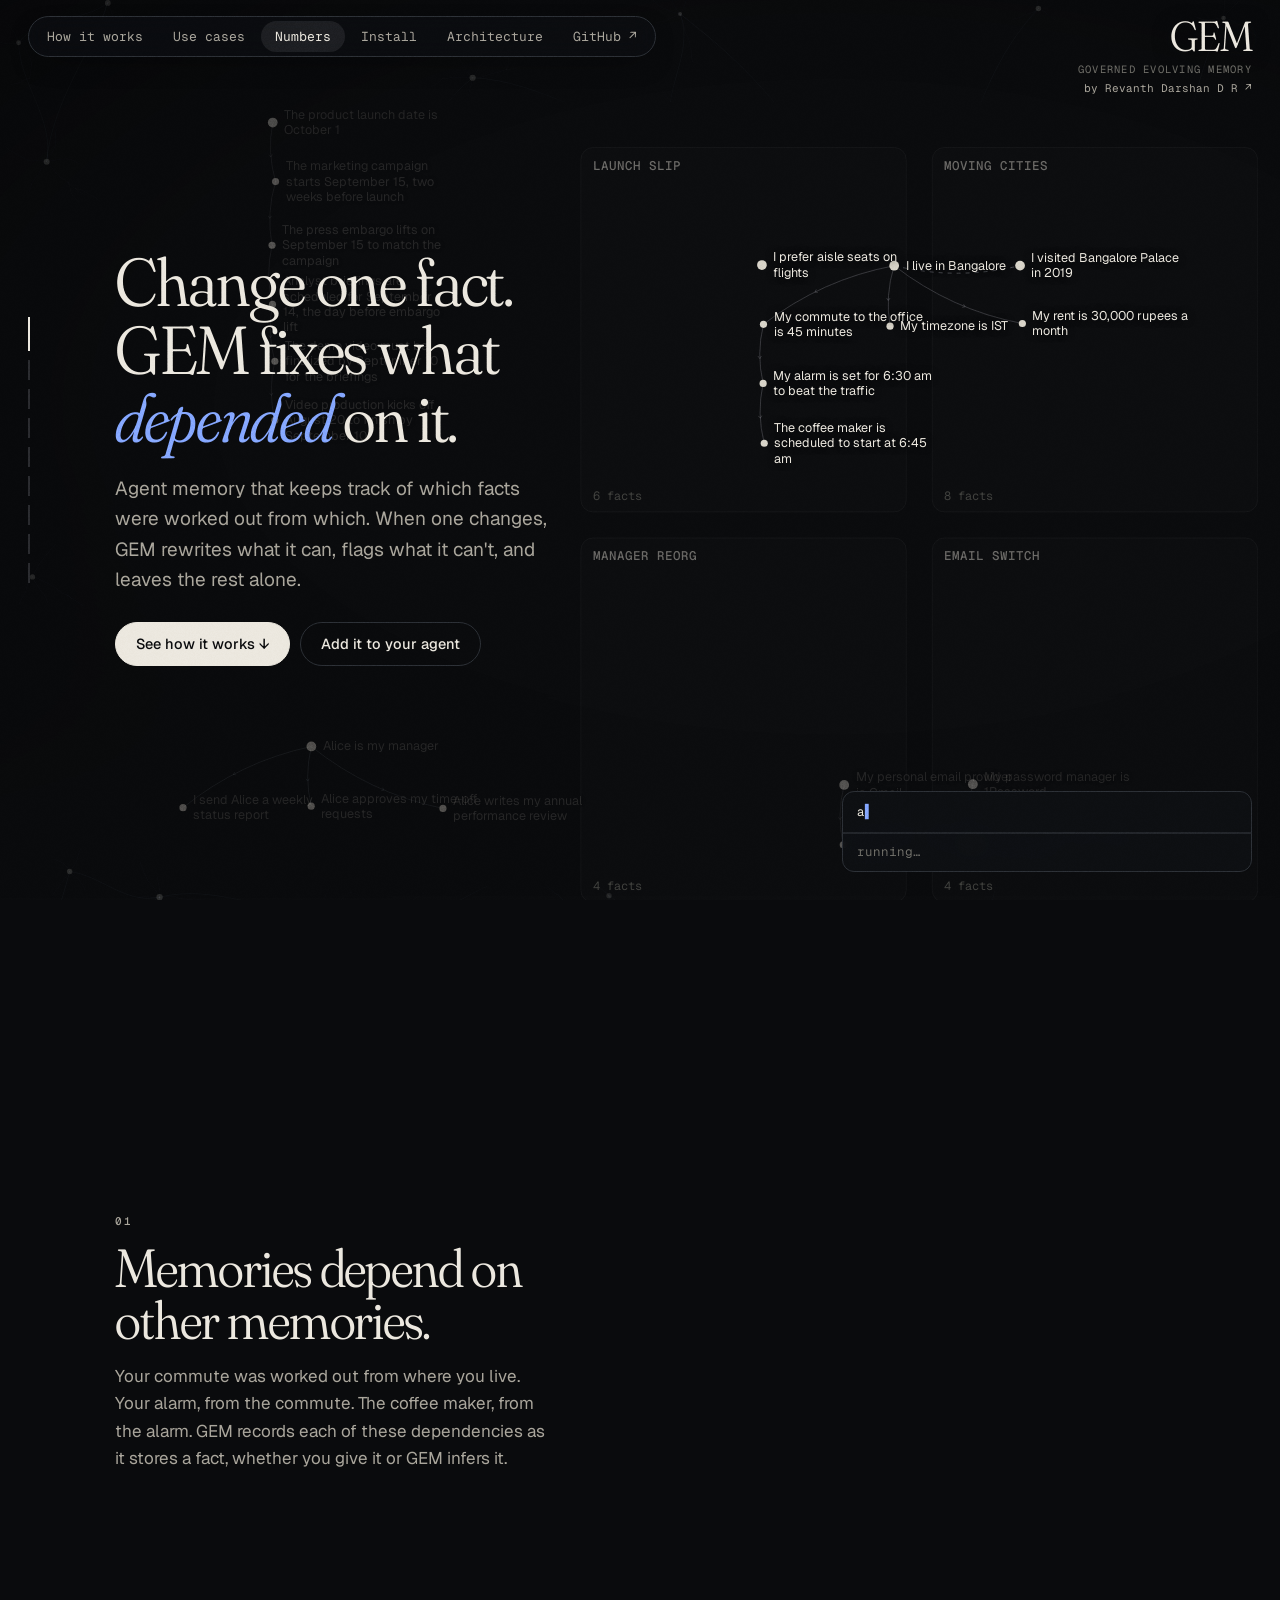
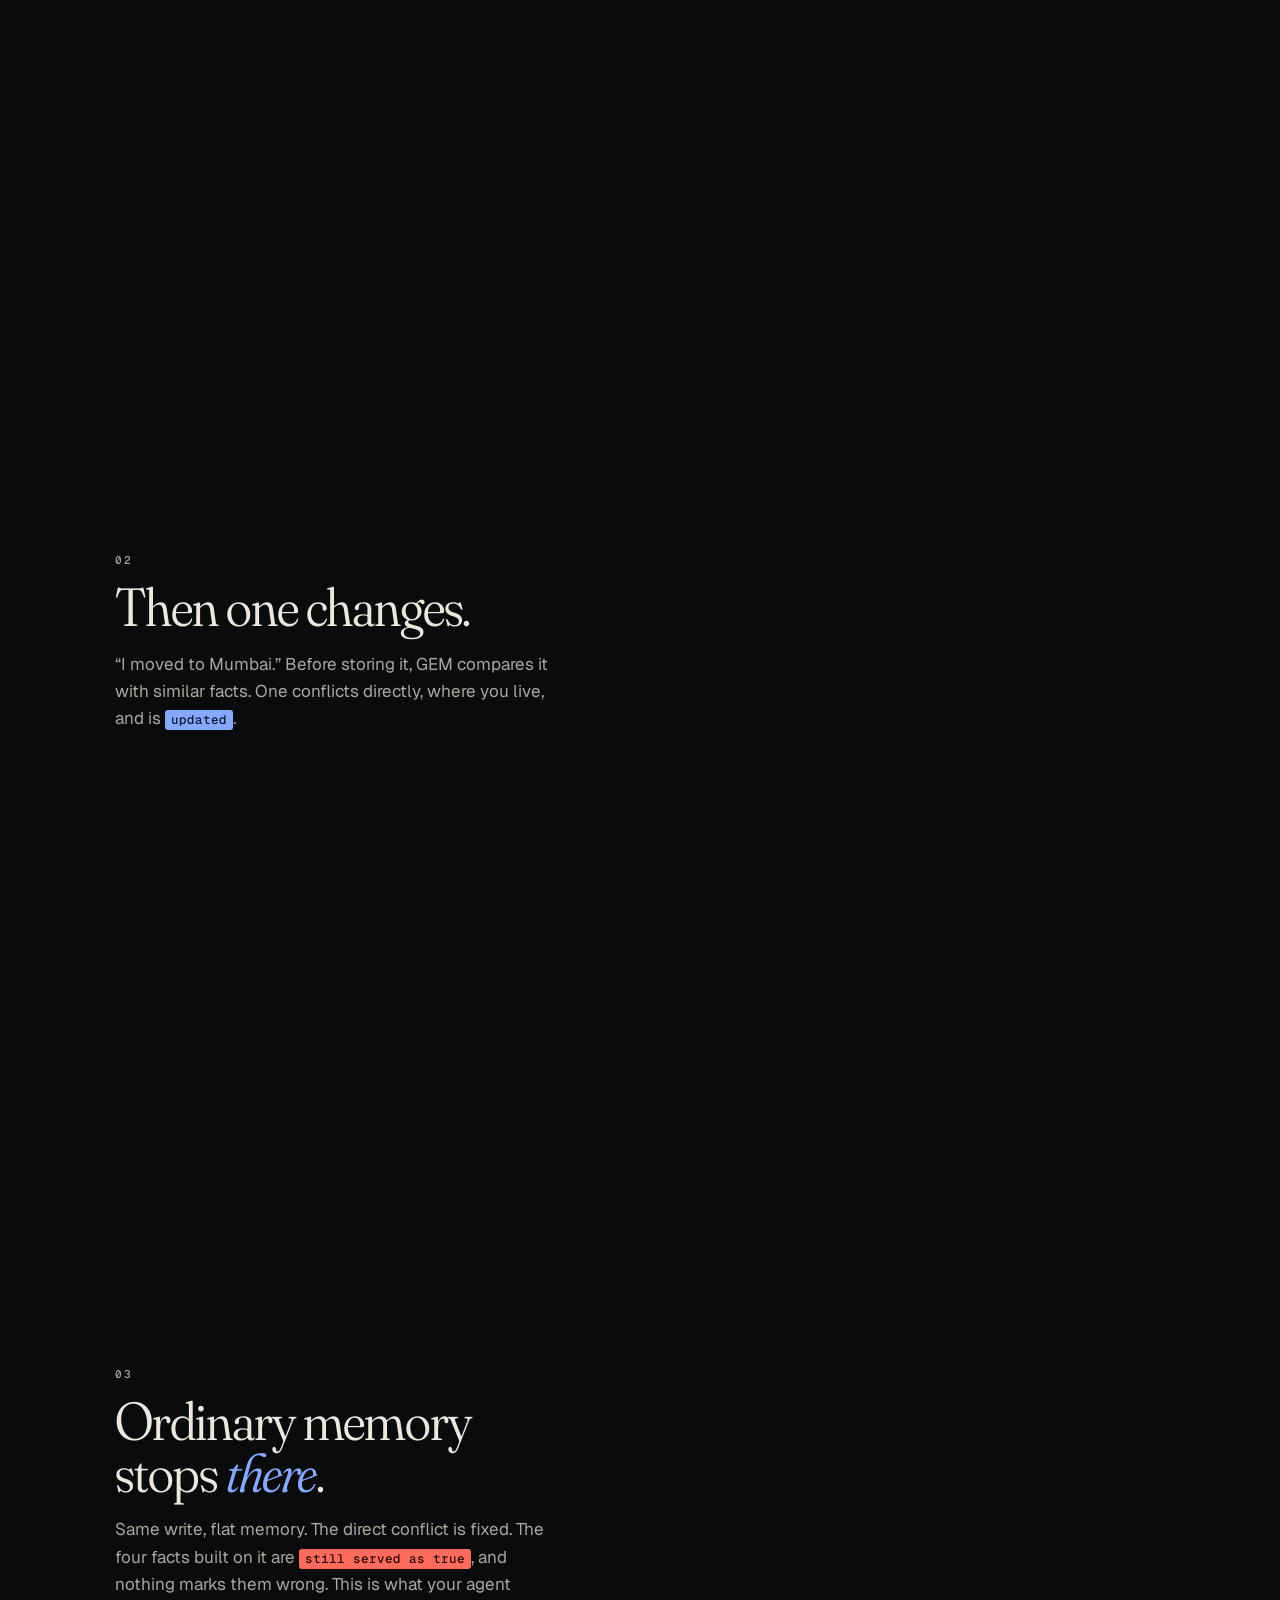
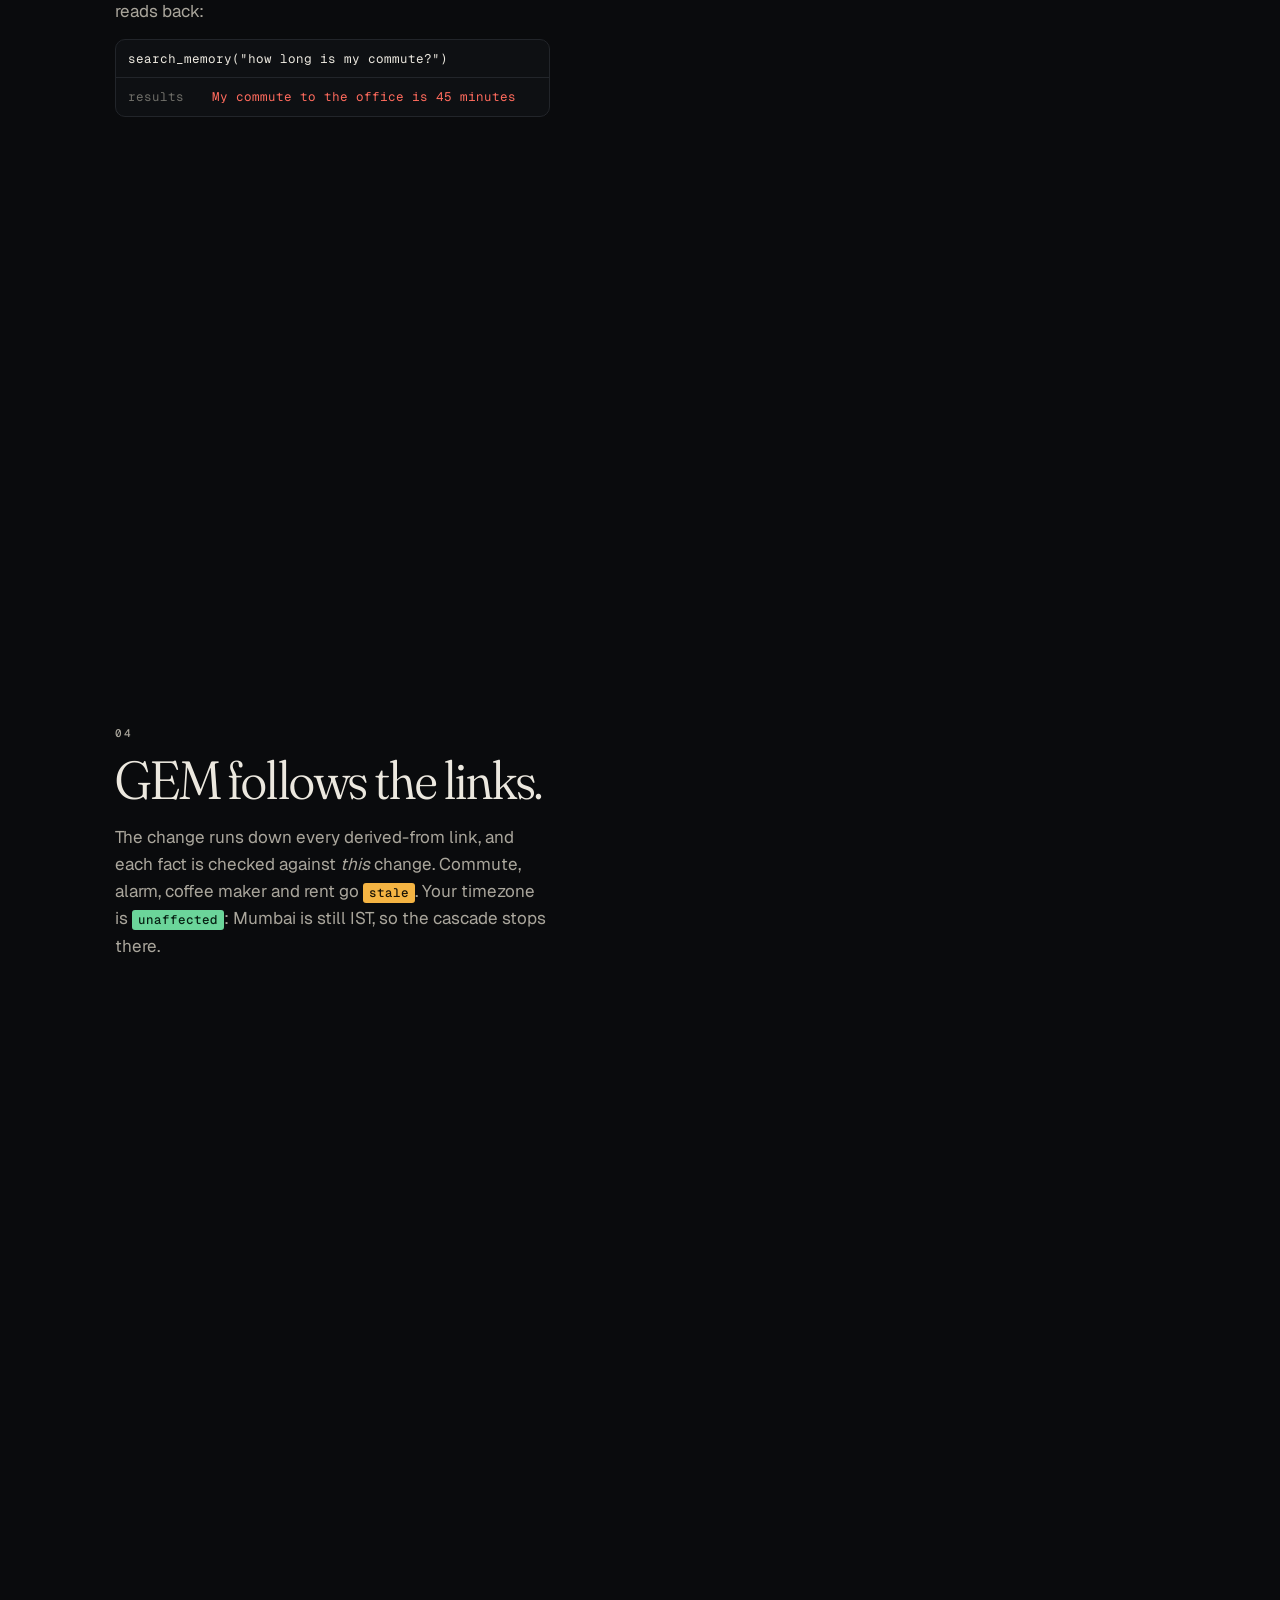
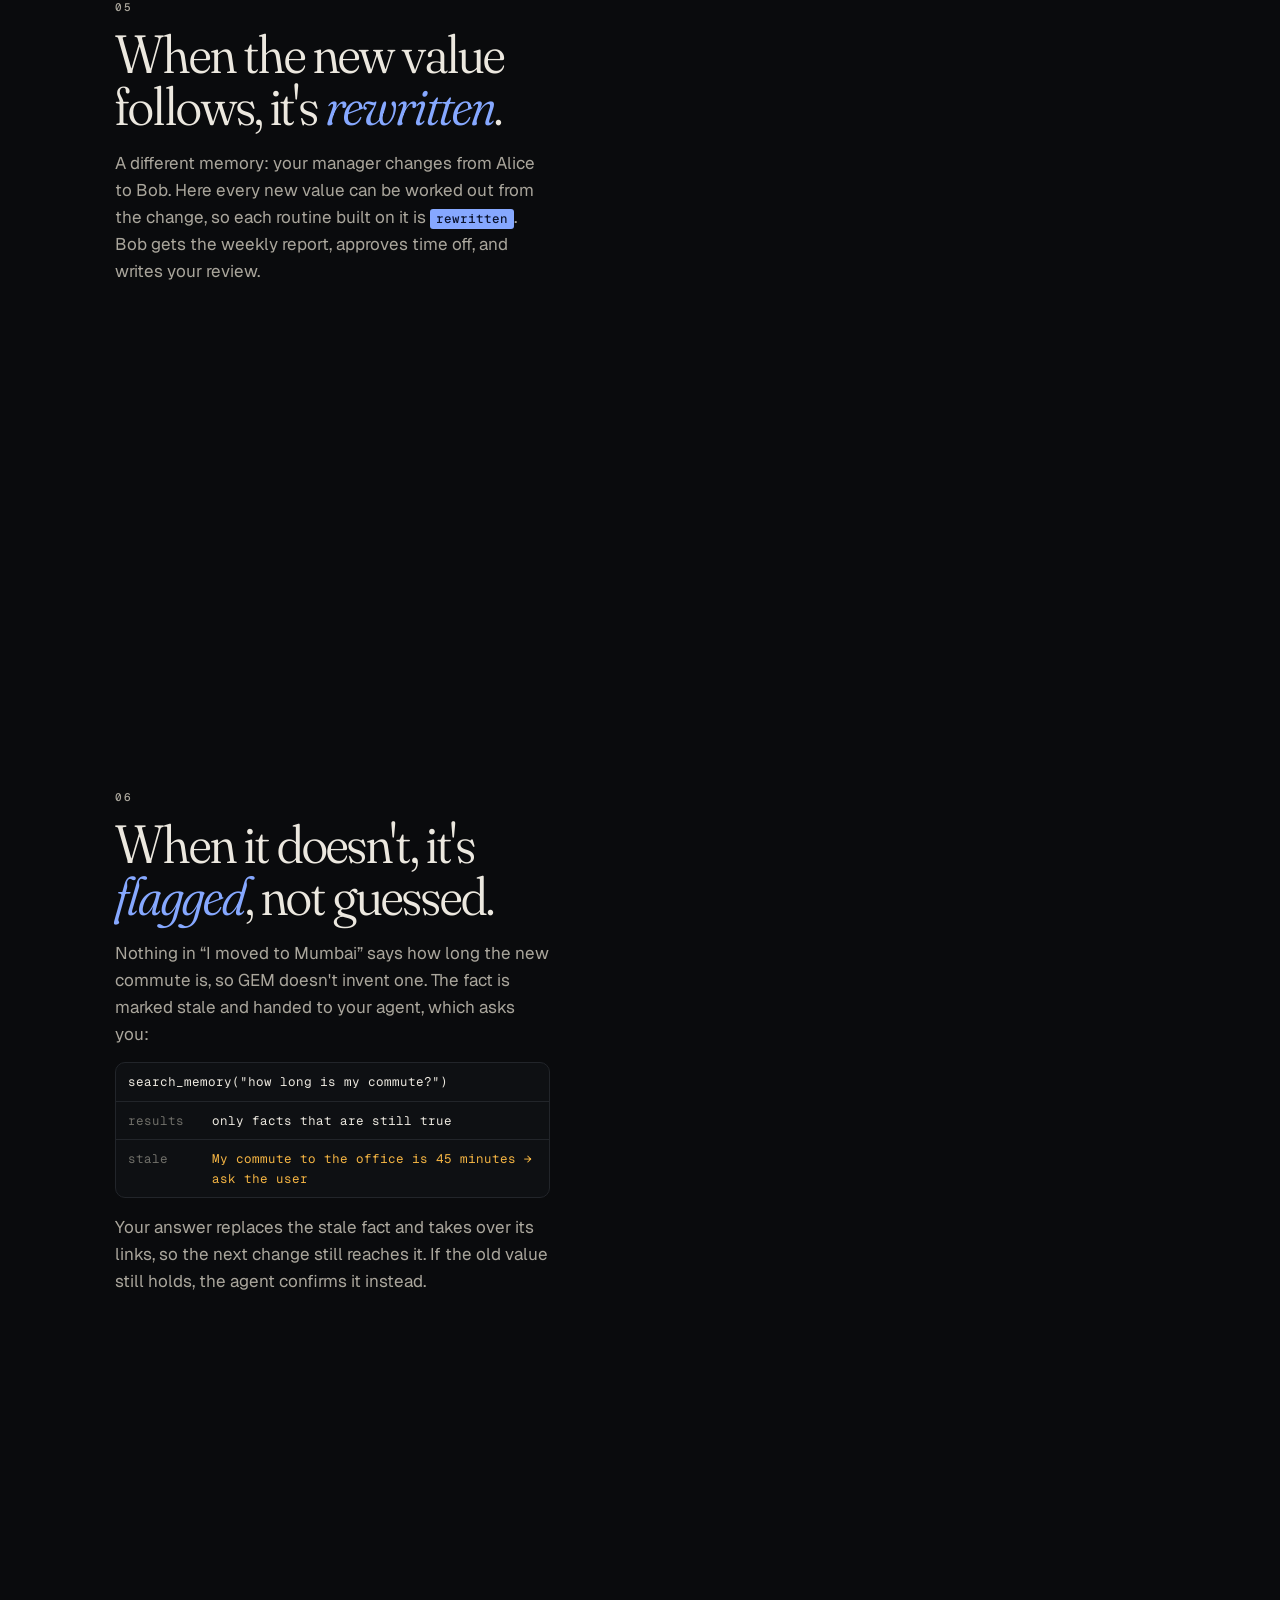
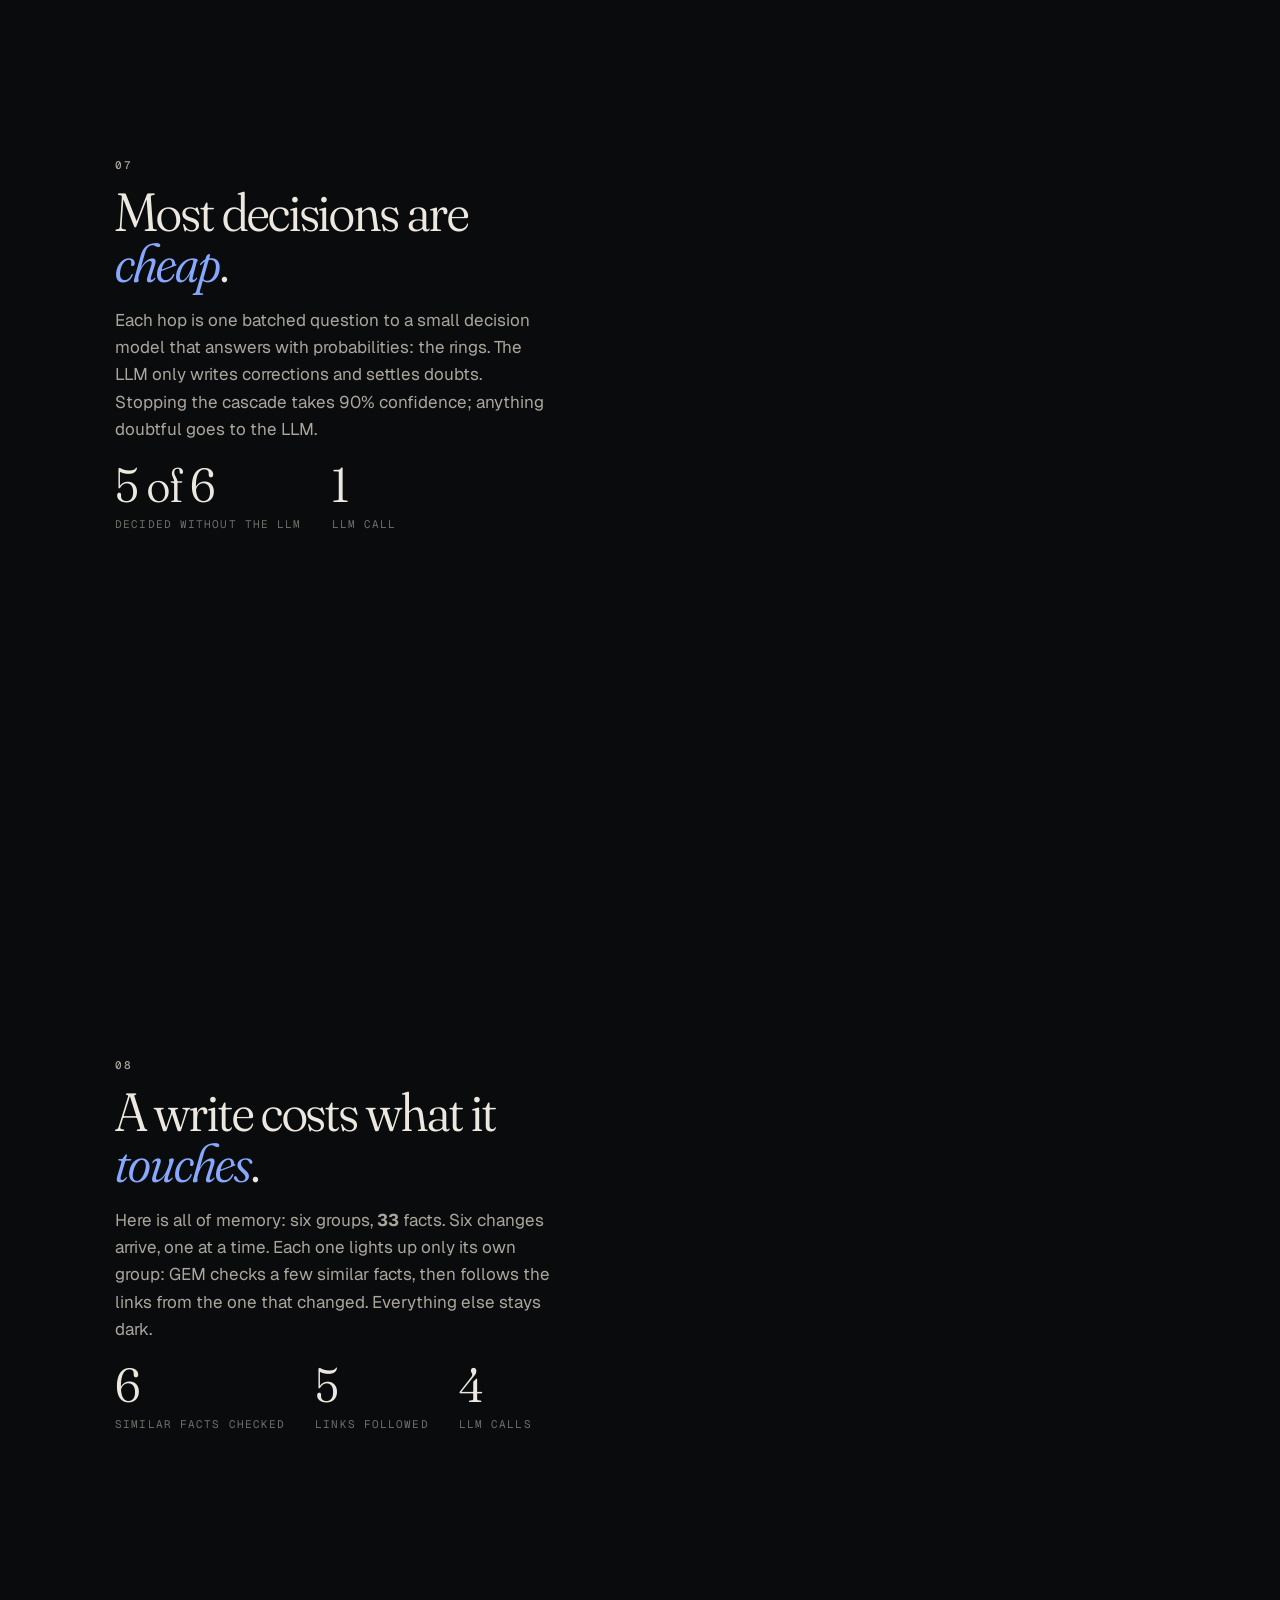
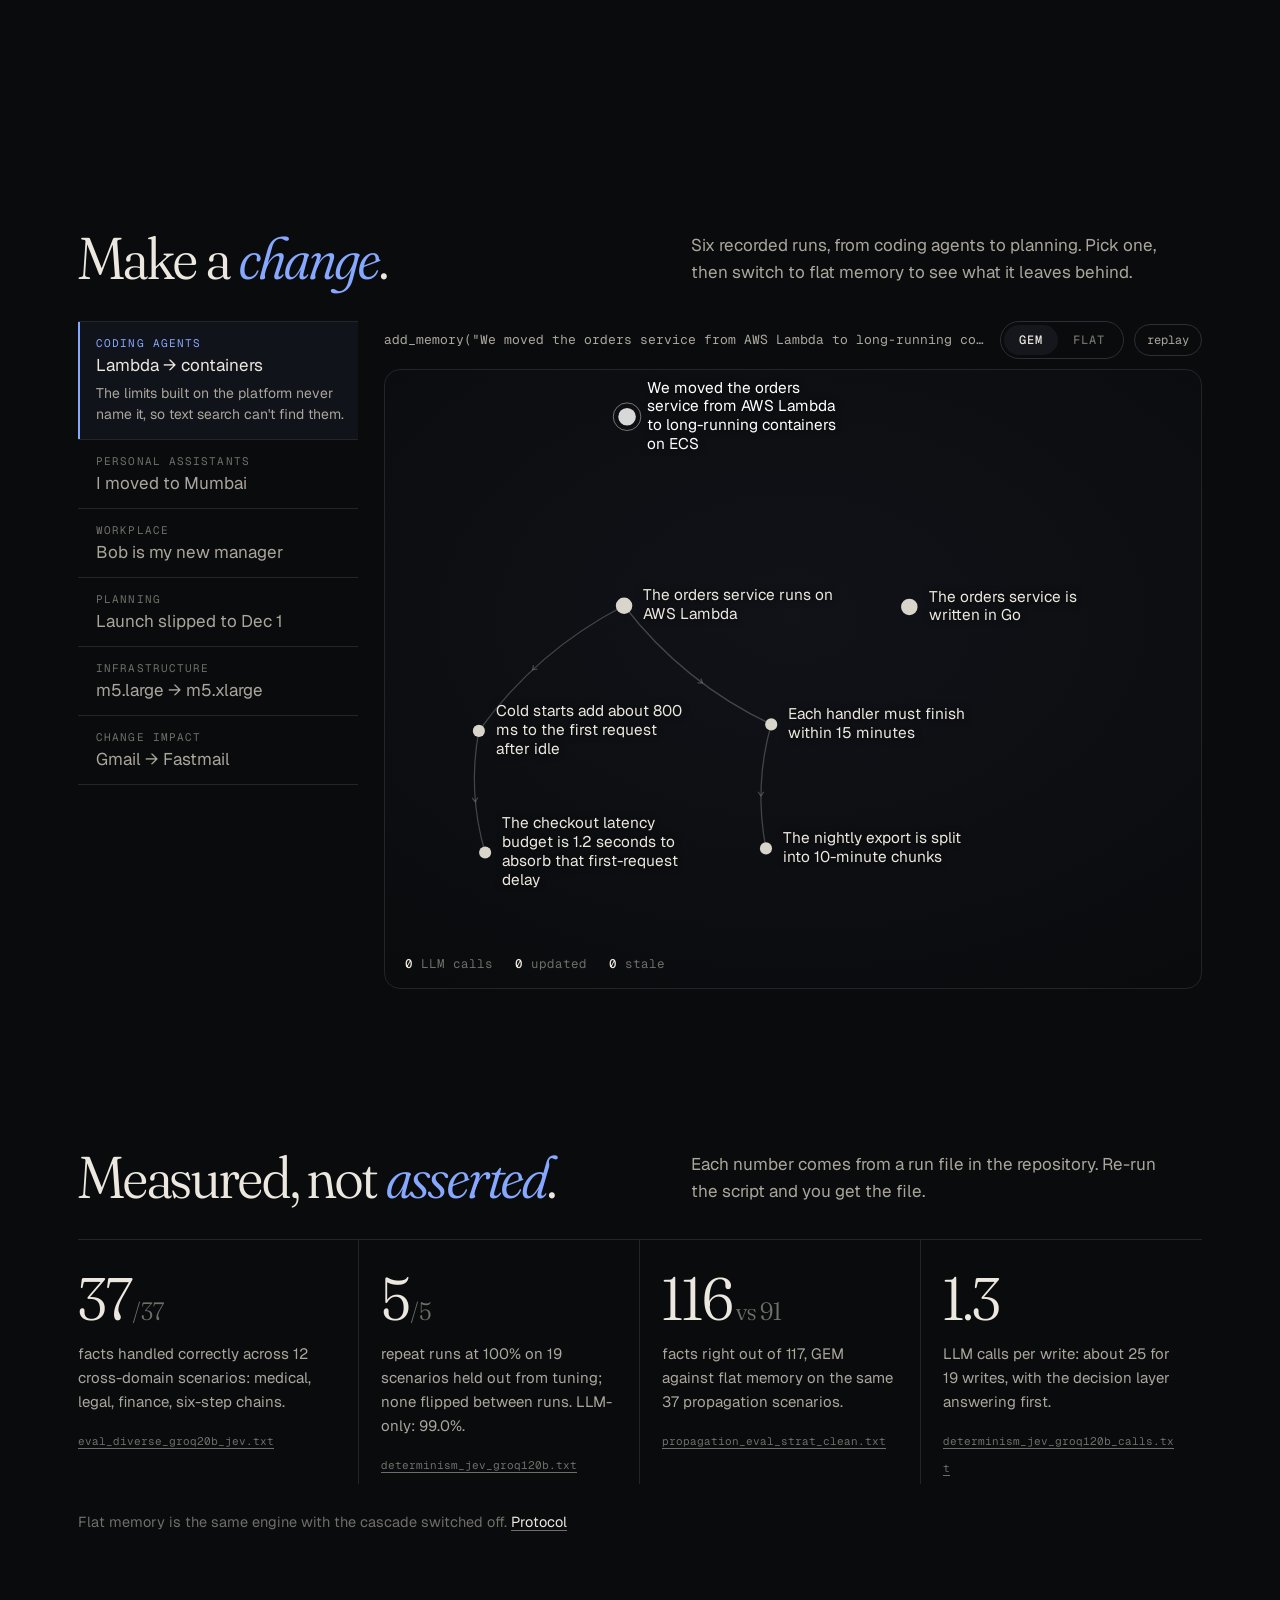
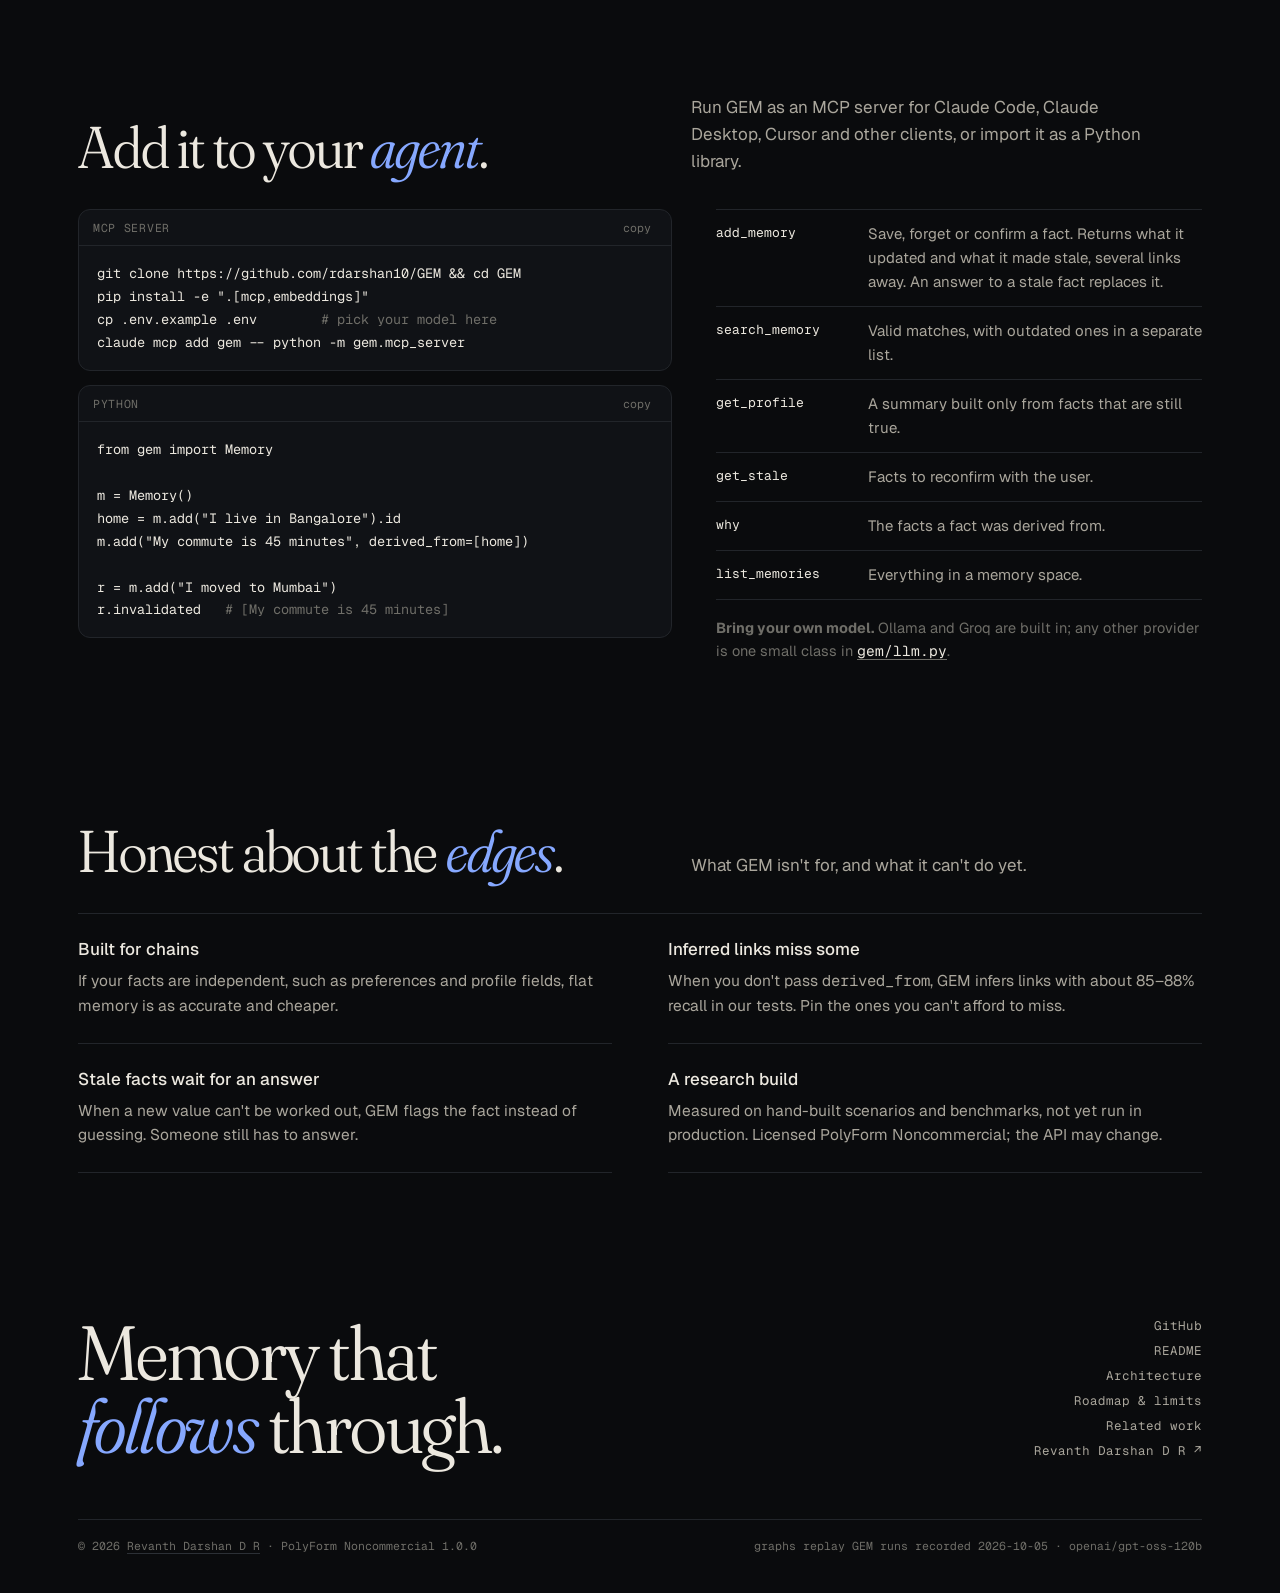
==== commit 464b2573: "Site: fix the mobile layout Phones: compact story cards so the graph keeps room above them, a backdr" ====
--- a/docs/index.html
+++ b/docs/index.html
@@ -3,11 +3,11 @@
 <head>
 <meta charset="utf-8">
 <meta name="viewport" content="width=device-width, initial-scale=1, viewport-fit=cover">
-<title>GEM — Memory that follows through</title>
+<title>GEM: Memory that follows through</title>
 <meta name="description" content="Agent memory that notices when one change makes other memories wrong. GEM finds every fact built on the one that changed, even four links away, then fixes it, flags it, or leaves it alone.">
 <meta name="theme-color" content="#0a0b0d">
 <meta property="og:type" content="website">
-<meta property="og:title" content="GEM — Memory that follows through">
+<meta property="og:title" content="GEM: Memory that follows through">
 <meta property="og:description" content="When a fact changes, GEM finds everything that was built on it and fixes it, flags it, or leaves it alone. MCP server and Python library.">
 <meta name="twitter:card" content="summary">
 <link rel="icon" href="data:image/svg+xml,%3Csvg xmlns='http://www.w3.org/2000/svg' viewBox='0 0 32 32'%3E%3Crect width='32' height='32' rx='7' fill='%230a0b0d'/%3E%3Ccircle cx='11' cy='10' r='3.4' fill='%23ece8df'/%3E%3Ccircle cx='21' cy='17' r='3.4' fill='%2386a8ff'/%3E%3Ccircle cx='11' cy='24' r='3.4' fill='%23f4b443'/%3E%3Cpath d='M13.5 11.6 18.6 15.3M18.6 18.8 13.5 22.4' stroke='%23ece8df' stroke-width='1.3'/%3E%3C/svg%3E">
@@ -22,7 +22,7 @@
     <a href="#how">How it works</a><a class="keep" href="#play">Use cases</a><a href="#numbers">Numbers</a><a href="#install">Install</a><a href="architecture.html">Architecture</a>
     <a class="gh keep" href="https://github.com/rdarshan10/GEM">GitHub ↗</a>
   </nav>
-  <div class="brand"><a class="home" href="#hero" aria-label="GEM, back to top"><b>GEM</b><span>governed evolving memory</span></a><a class="by" href="https://www.revanthdarshan.me/" target="_blank" rel="noopener">by Revanth Darshan D R ↗</a></div>
+  <div class="brand"><a class="home" href="#hero" aria-label="GEM, back to top"><b>GEM</b><span>governed evolving memory</span></a><a class="by" href="https://www.revanthdarshan.me/" target="_blank" rel="noopener">by <span class="nm">Revanth Darshan D R ↗</span></a></div>
 </header>
 <nav class="rail" aria-label="Story steps"></nav>
 <canvas class="field" id="field" aria-hidden="true"></canvas>
@@ -90,7 +90,7 @@
         <div><span>results</span><span>only facts that are still true</span></div>
         <div class="ok"><span>stale</span><span>My commute to the office is 45 minutes → ask the user</span></div>
       </div>
-      <p>Your answer replaces the stale fact and takes over its links, so the next change still reaches it. If the old value still holds, the agent confirms it instead.</p>
+      <p class="extra">Your answer replaces the stale fact and takes over its links, so the next change still reaches it. If the old value still holds, the agent confirms it instead.</p>
     </div></section>
 
     <section class="step" data-beat="cheap" aria-labelledby="h-cheap"><div class="card">
--- a/docs/site.css
+++ b/docs/site.css
@@ -35,11 +35,11 @@
 .brand { display: flex; flex-direction: column; align-items: flex-end; text-align: right; padding-top: 2px; }
 .brand .home { display: flex; flex-direction: column; align-items: flex-end; text-decoration: none; }
 .brand b { font: 340 42px/.9 var(--display); font-variation-settings: "SOFT" 60, "opsz" 144; letter-spacing: -.02em; transform-origin: 100% 0; transition: transform .35s ease; text-shadow: 0 2px 18px rgba(10,11,13,.8); }
-.brand span { margin-top: 6px; font: 400 10.5px var(--mono); color: var(--ink3); letter-spacing: .12em; text-transform: uppercase; transition: opacity .3s; }
+.brand .home span { margin-top: 6px; font: 400 10.5px var(--mono); color: var(--ink3); letter-spacing: .12em; text-transform: uppercase; transition: opacity .3s; }
 .top.solid .brand b { transform: scale(.78); }
 .brand .by { margin-top: 5px; font: 400 11px var(--mono); color: var(--ink2); text-decoration: none; transition: opacity .3s, color .2s; }
 .brand .by:hover { color: var(--ink); }
-.top.solid .brand span, .top.solid .brand .by { opacity: 0; pointer-events: none; }
+.top.solid .brand .home span, .top.solid .brand .by { opacity: 0; pointer-events: none; }
 .rail { position: fixed; left: var(--gutter); top: 50%; transform: translateY(-50%); z-index: 30; display: flex; flex-direction: column; gap: 9px; transition: opacity .4s; }
 .rail a { display: block; position: relative; width: 2px; height: 20px; background: #2a2b2f; transition: background .3s, height .3s; }
 .rail a::before { content: ""; position: absolute; inset: -4px -10px; }
@@ -192,7 +192,7 @@
 /* below 1180 the graph and the text can't sit side by side: graph on top, text card underneath */
 @media (max-width: 1180px) {
   .rail { display: none; }
-  .brand span { display: none; }
+  .brand .home span { display: none; }
   .step { align-items: flex-end; padding: 0 var(--gutter) 6vh; }
   .card { background: rgba(10,11,13,.88); backdrop-filter: blur(8px); -webkit-backdrop-filter: blur(8px); padding: 22px; border-radius: 14px; border: 1px solid #1f2125; max-width: 640px; }
   .js .step:not(.on) .card { opacity: .5; }
@@ -202,13 +202,17 @@
   .card .status { display: none; }
   .actions { margin-top: 18px; }
   .callpanel { display: none; }
+  /* the steps scroll under the floating chrome, so once past the hero it gets a backdrop */
+  .top::before { content: ""; position: absolute; inset: 0 0 auto 0; height: 84px; z-index: -1; pointer-events: none; background: linear-gradient(to bottom, rgba(10,11,13,.94) 0 66%, rgba(10,11,13,0)); opacity: 0; transition: opacity .3s; }
+  .top.solid::before { opacity: 1; }
 }
 @media (max-width: 880px) { .pill a:not(.keep) { display: none; } .brand b { font-size: 34px; } }
 @media (max-width: 980px) {
   .head, .install, .limits { grid-template-columns: minmax(0, 1fr); gap: 14px; }
   .install { gap: 30px; }
   .play { grid-template-columns: minmax(0, 1fr); gap: 14px; }
-  .picks { display: flex; gap: 8px; overflow-x: auto; border: 0; padding-bottom: 4px; scrollbar-width: none; }
+  .picks { display: flex; gap: 8px; overflow-x: auto; border: 0; padding-bottom: 4px; scrollbar-width: none; padding-right: 40px;
+    -webkit-mask-image: linear-gradient(to right, #000 82%, transparent); mask-image: linear-gradient(to right, #000 82%, transparent); }
   .picks li { border: 0; flex: 0 0 auto; }
   .picks button { border: 1px solid var(--line2); border-radius: 999px; padding: 8px 15px; }
   .picks .cat, .picks button[aria-pressed="true"] .desc { display: none; }
@@ -222,12 +226,24 @@
 }
 @media (max-width: 760px) {
   :root { --gutter: 16px; }
-  .step { padding: 0 16px 6vh; }
-  .card { padding: 20px; max-width: none; }
-  .card h1 { font-size: 40px; }
-  .lead { font-size: 16px; }
+  .brand .by { font-size: 10px; }
+  .brand .by .nm { white-space: nowrap; }
+  /* phones: the graph gets whatever the card leaves above it, so the cards stay tight */
+  .step { padding: 0 12px calc(12px + env(safe-area-inset-bottom)); }
+  .card { padding: 16px 18px; max-width: none; border-radius: 12px; }
+  .card h1 { font-size: 34px; margin: 4px 0 12px; }
+  .card h2 { font-size: 29px; margin: 8px 0 10px; }
+  .card p { font-size: 15px; line-height: 1.5; margin-bottom: 10px; }
+  .card p:last-child { margin-bottom: 0; }
+  .lead { font-size: 15.5px; }
+  .actions { margin-top: 14px; gap: 8px; }
   .btn { height: 40px; padding: 0 16px; font-size: 14px; }
-  .card h2 { font-size: 36px; }
+  .io { margin: 4px 0 10px; font-size: 11.5px; }
+  .io div { padding: 7px 10px; grid-template-columns: 56px 1fr; gap: 8px; }
+  .meter { margin: 10px 0 0; gap: 22px; }
+  .meter b { font-size: 34px; }
+  .meter span { font-size: 10px; letter-spacing: .06em; }
+  pre { font-size: 12px; padding: 14px; }
   .sec { padding-top: 96px; }
   .play-q { display: none; }
   .play-bar { justify-content: space-between; }
@@ -235,6 +251,11 @@
   footer { grid-template-columns: 1fr; }
   footer ul { text-align: left; }
 }
+/* short phones: drop the follow-on paragraph so the graph keeps some room */
+@media (max-width: 760px) and (max-height: 720px) { .card .extra { display: none; } .card .io:last-child { margin-bottom: 0; } }
+/* narrow phones: tighter pill so the wordmark keeps its corner; the byline breaks after "by" */
+@media (max-width: 420px) { .top { gap: 10px; } .pill a { padding: 7px 10px; font-size: 12px; } }
+@media (max-width: 340px) { .brand .by .nm { white-space: normal; } }
 @media (max-width: 520px) {
   .numbers { grid-template-columns: 1fr; }
   .numbers > div, .numbers > div + div { border-right: 0; padding-left: 0; }
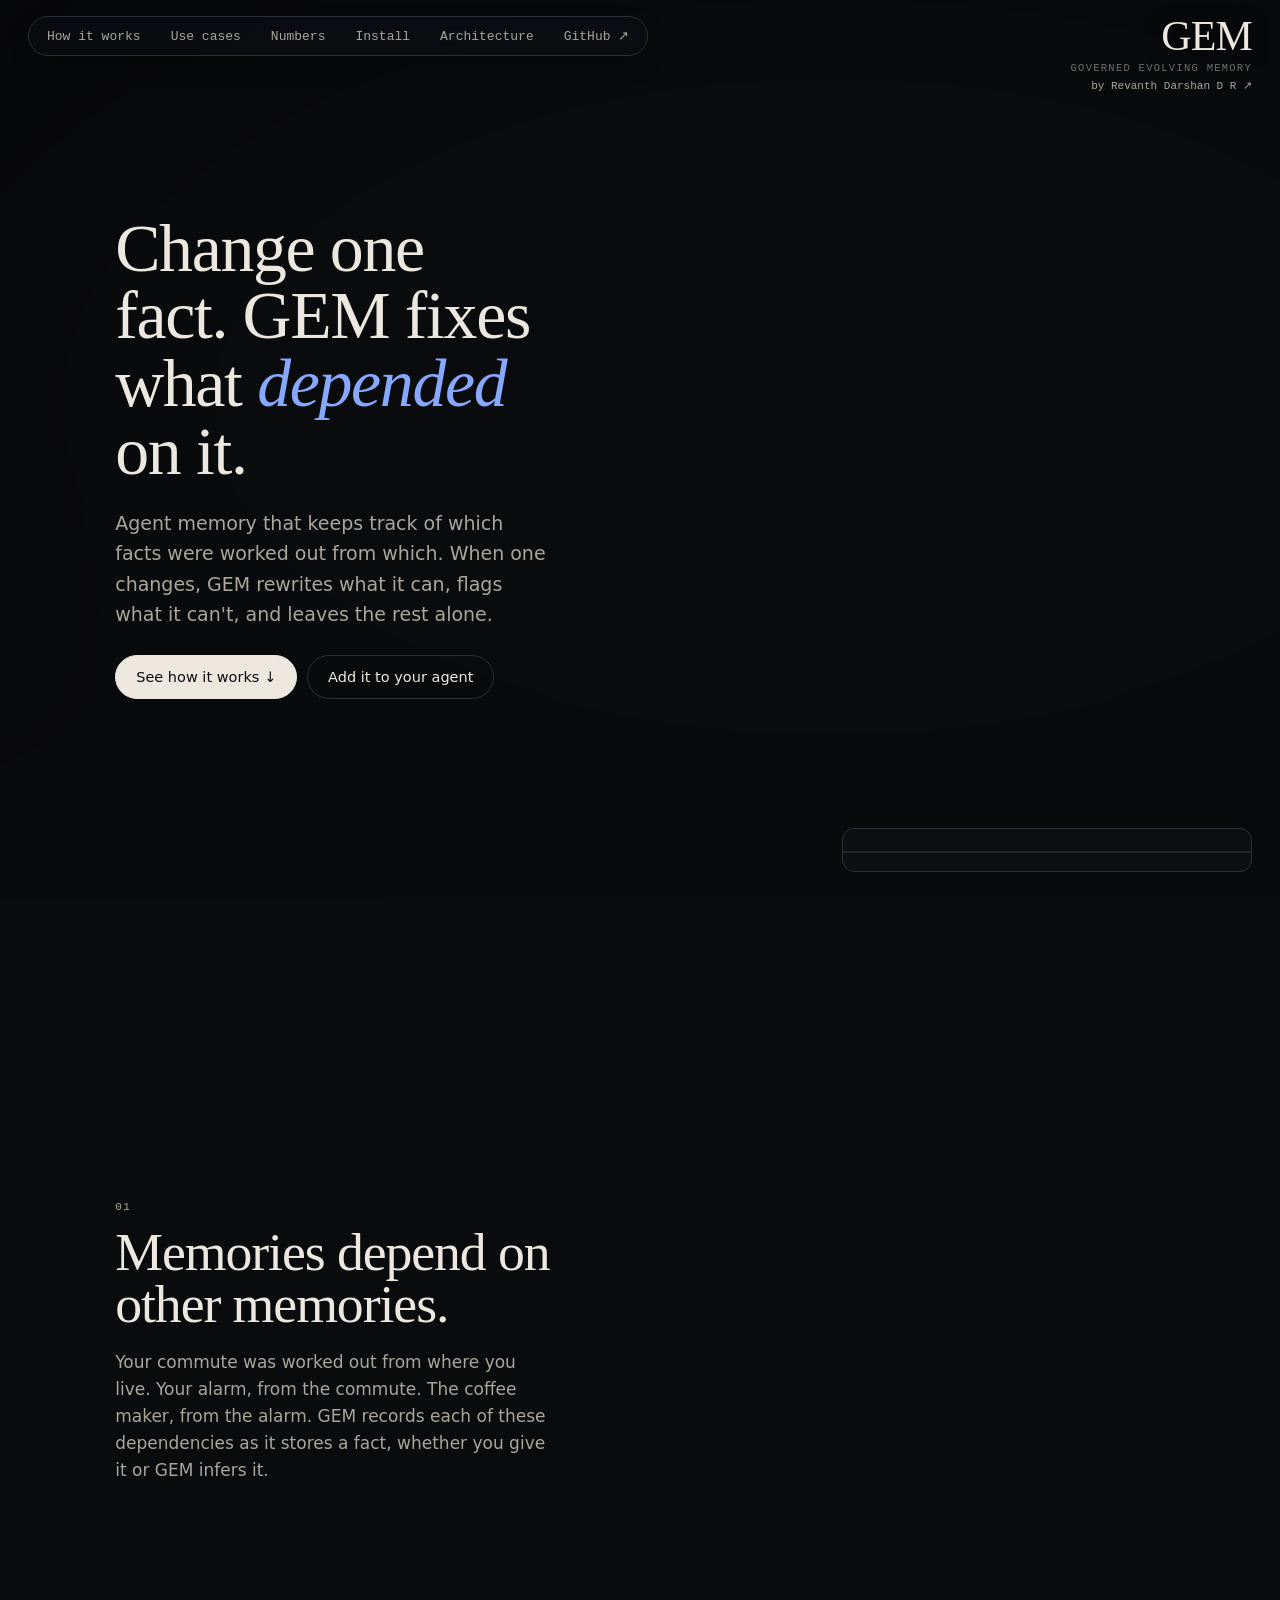
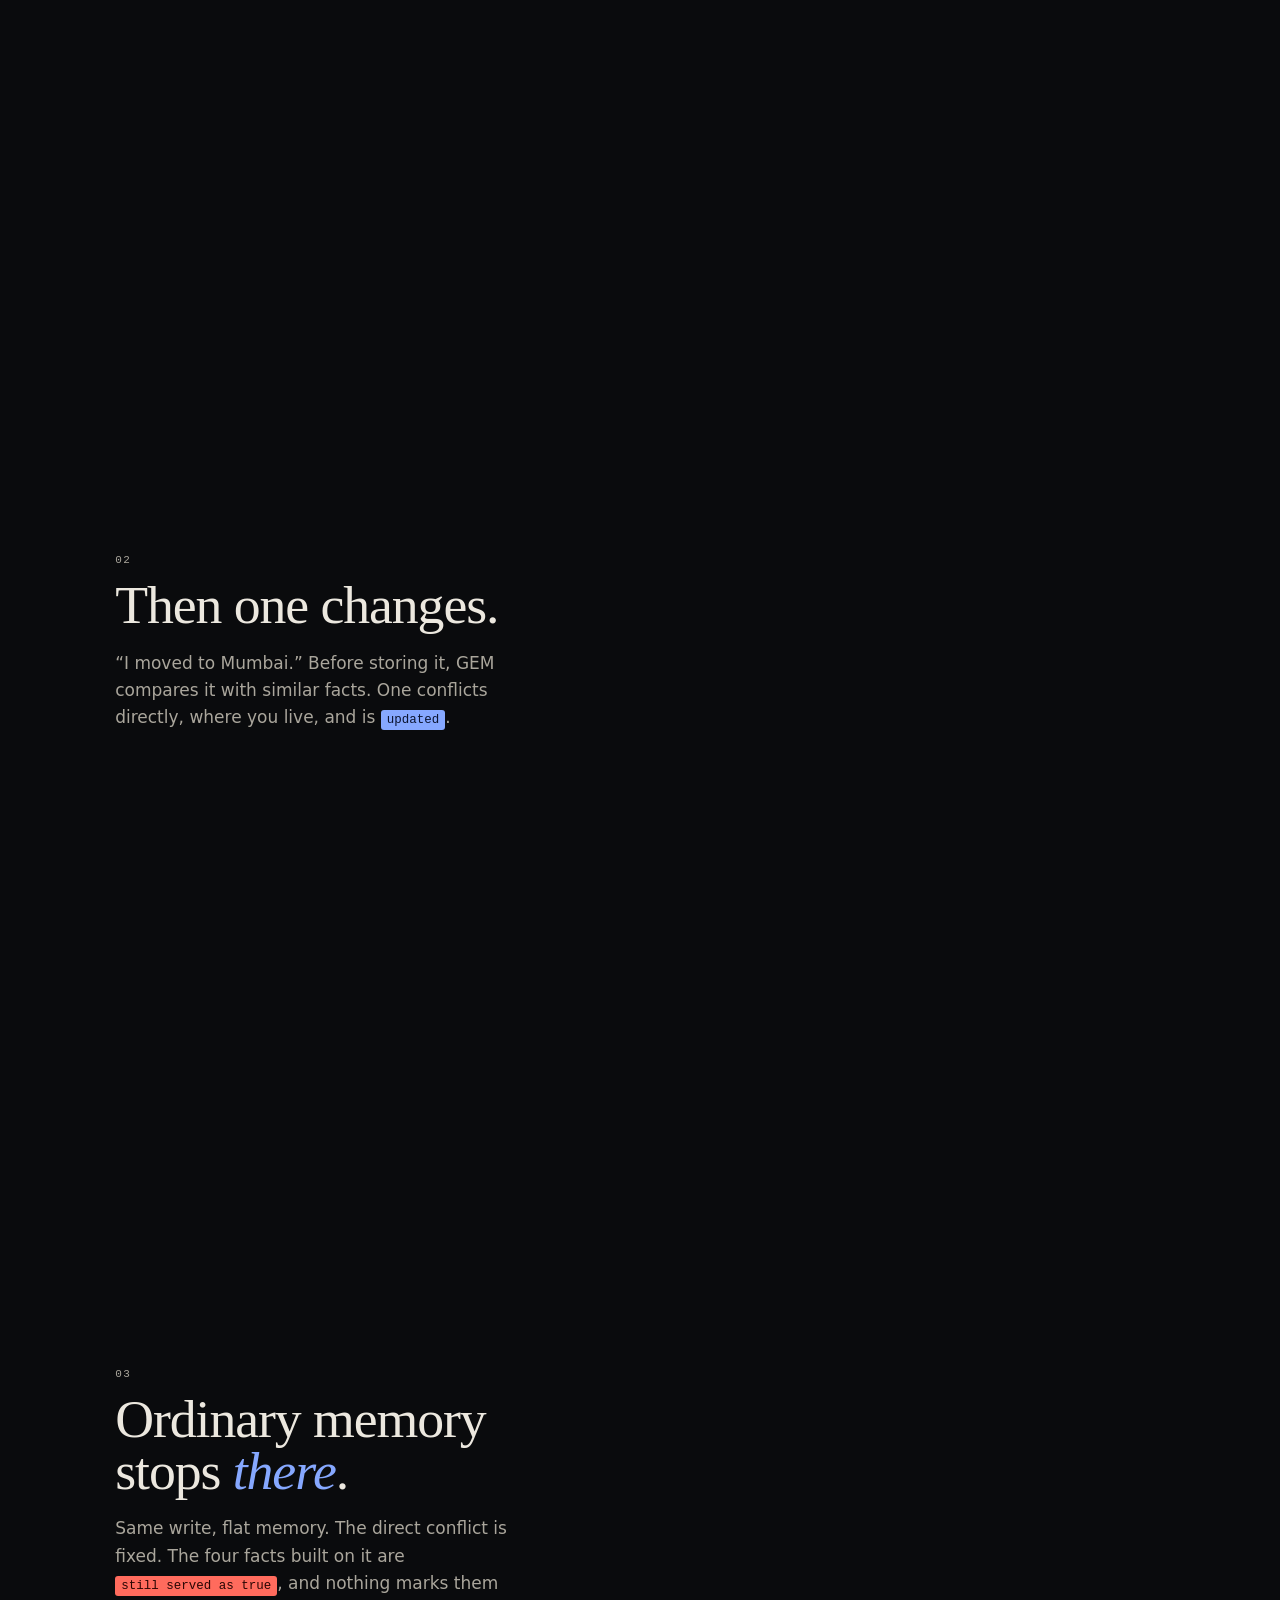
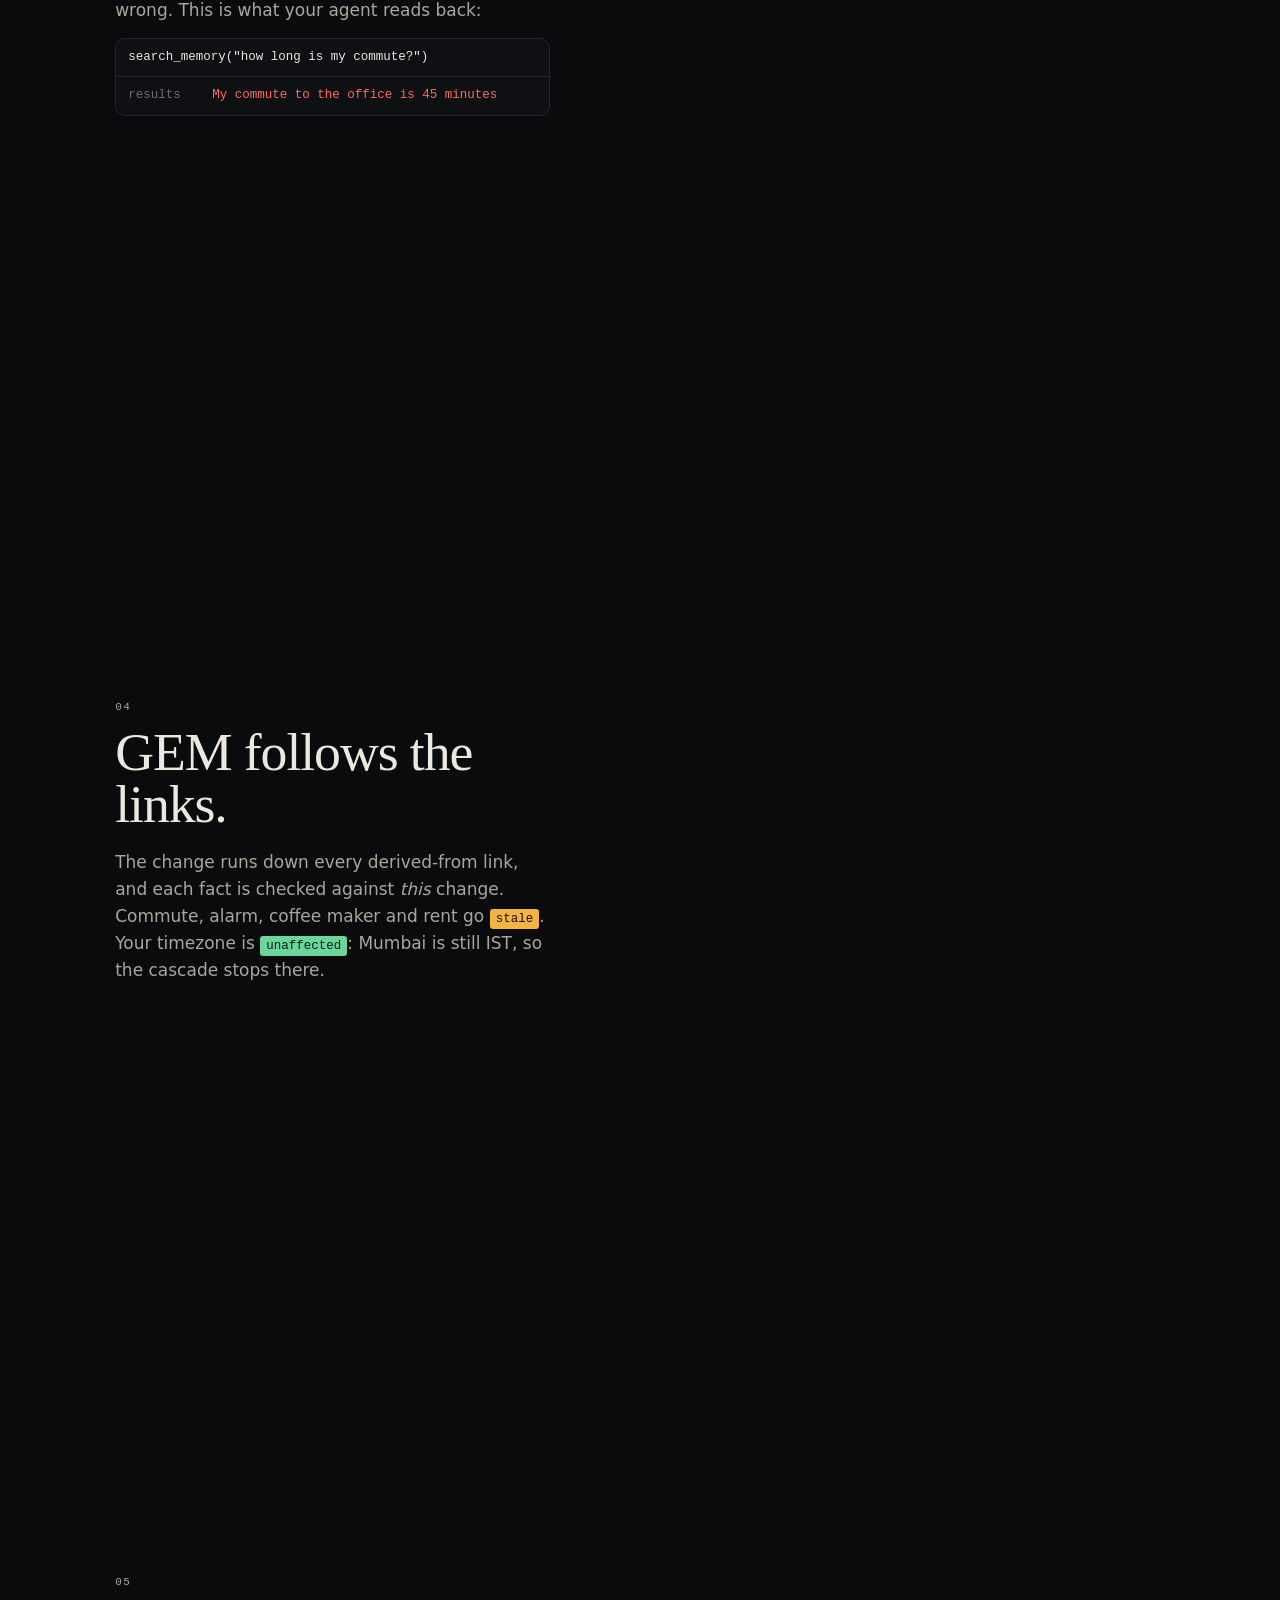
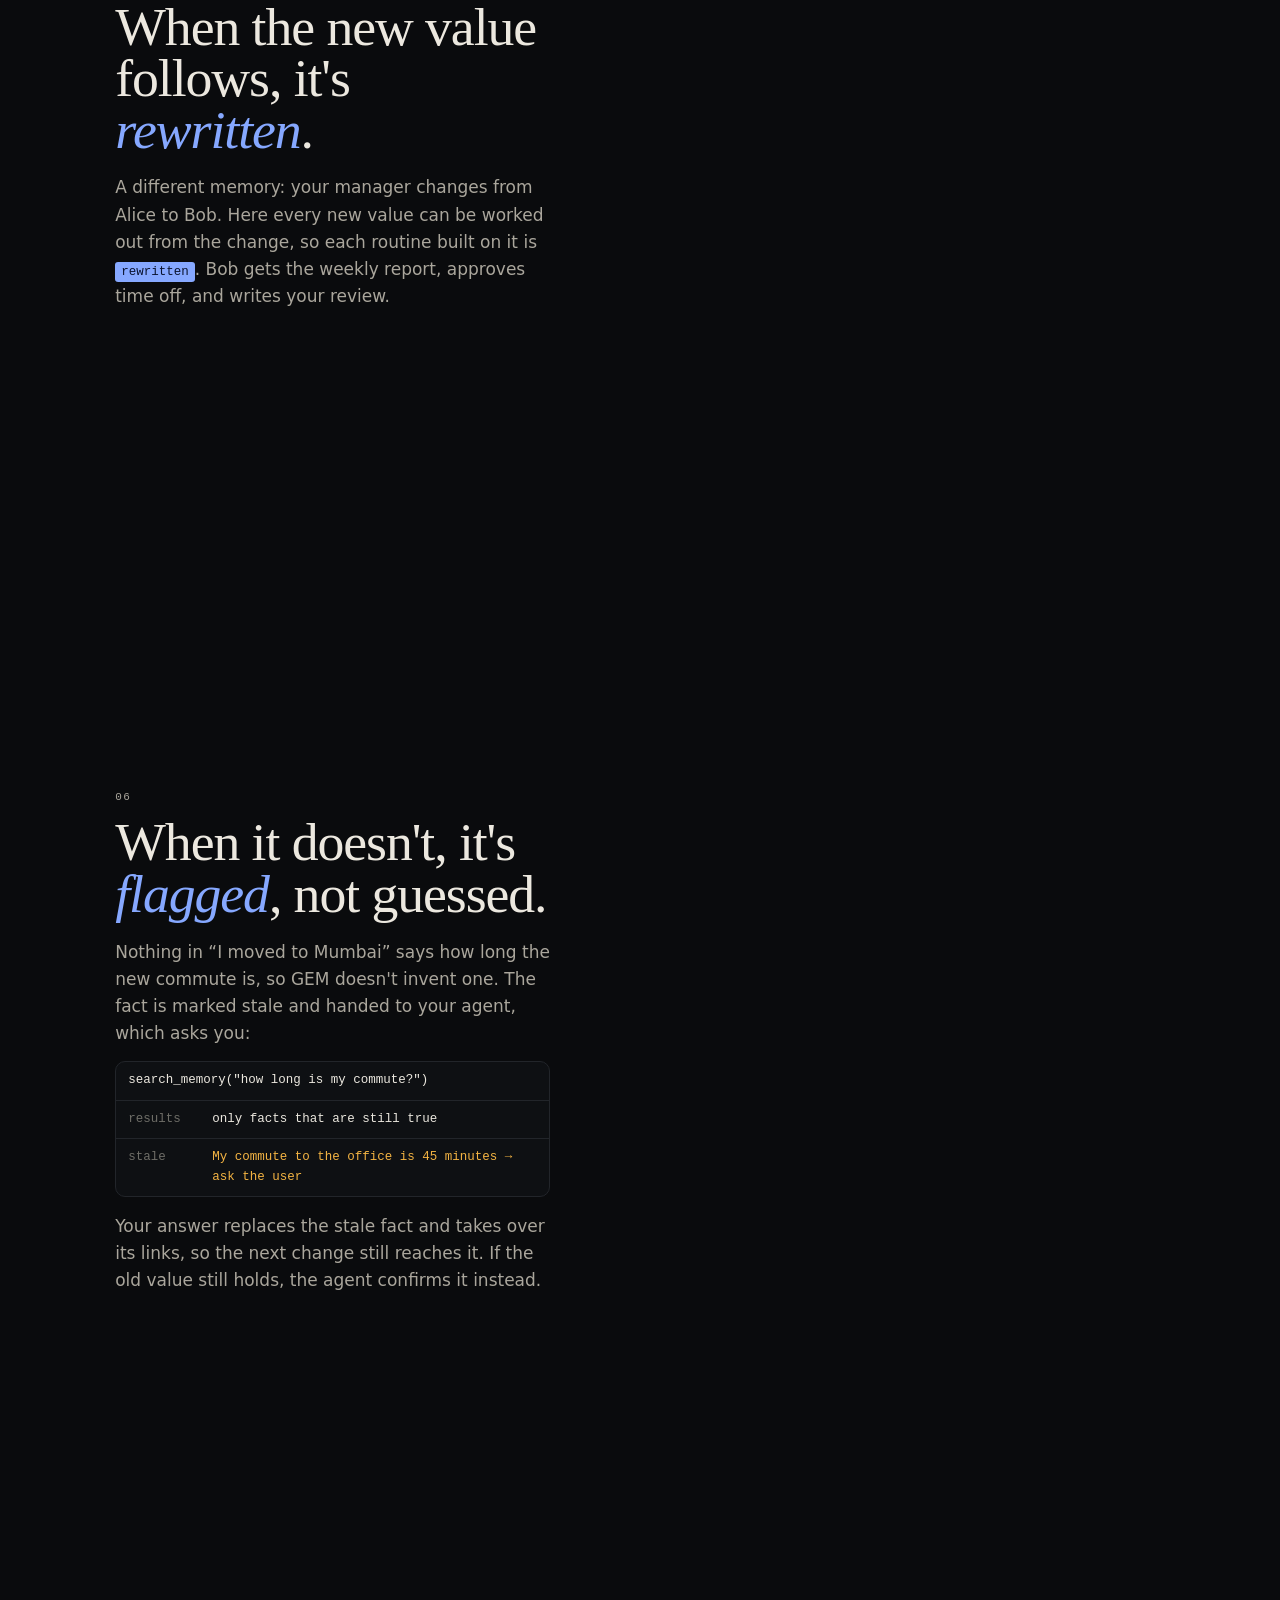
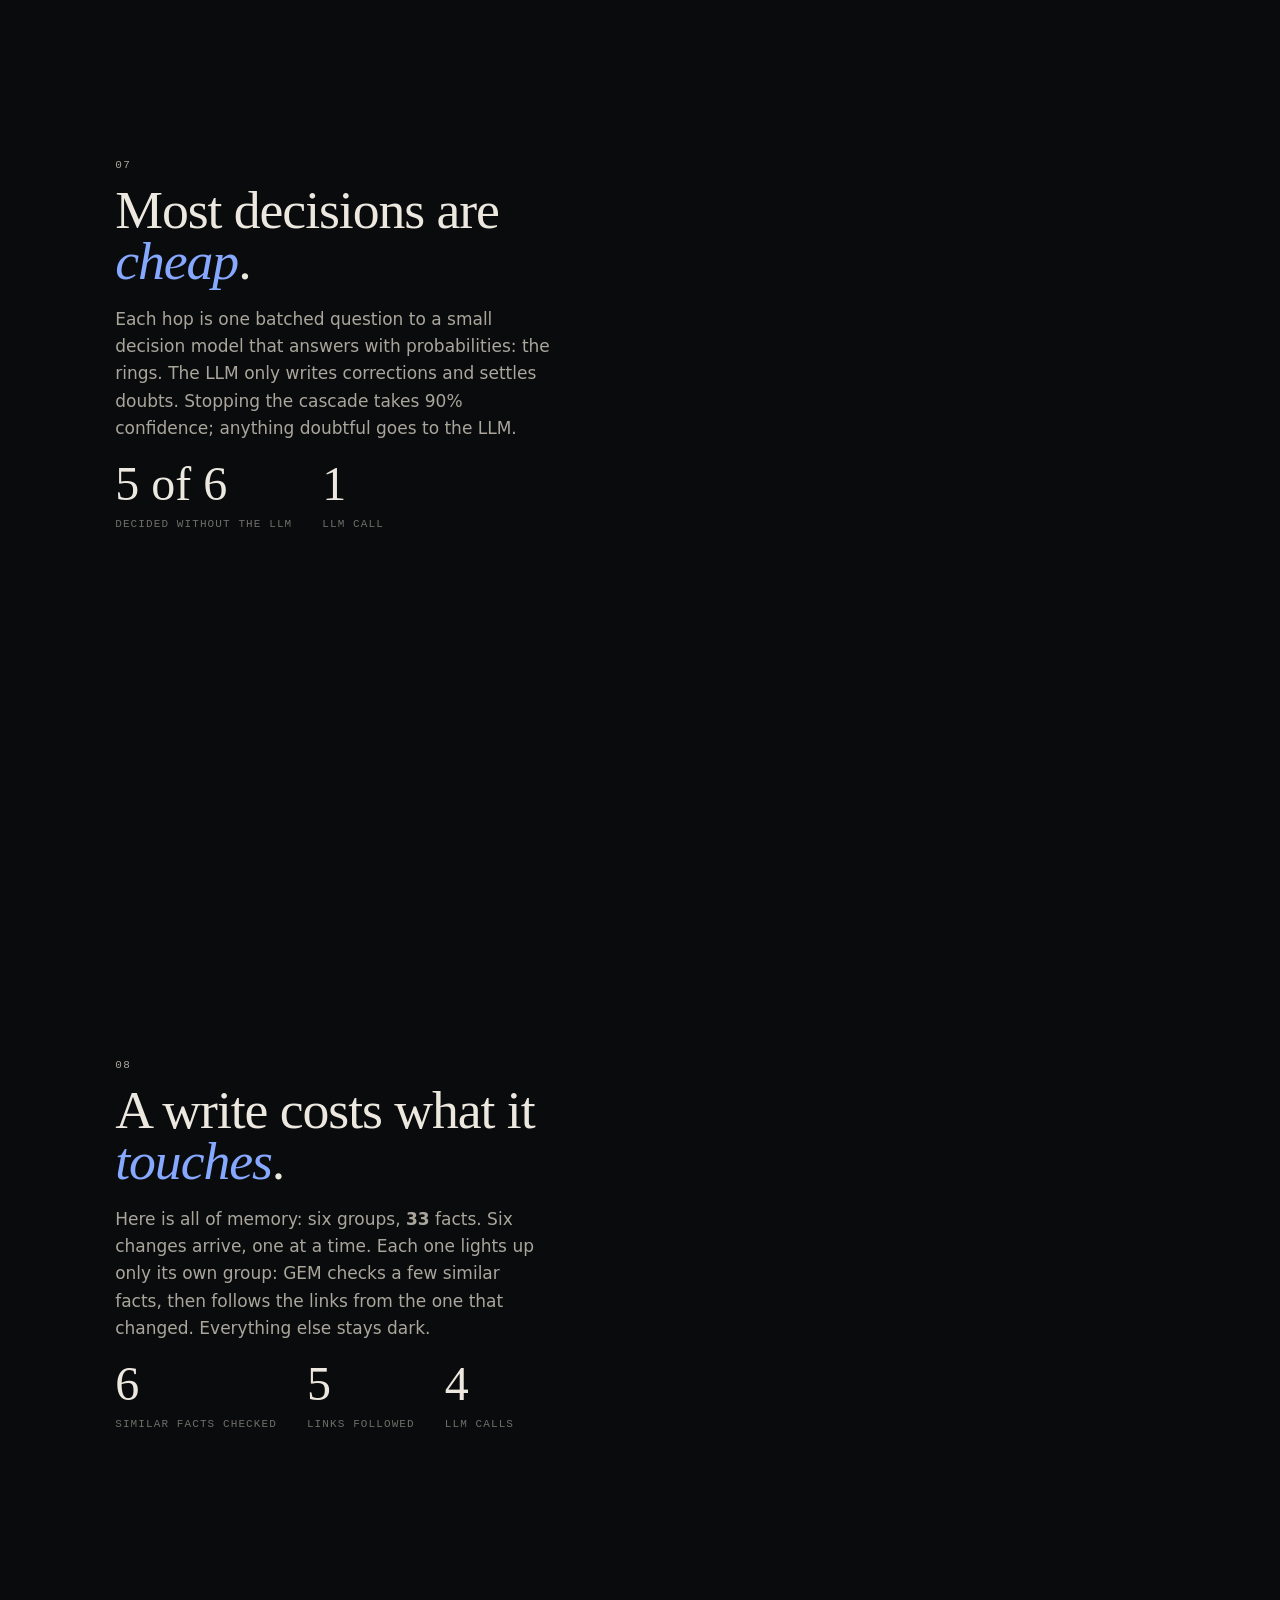
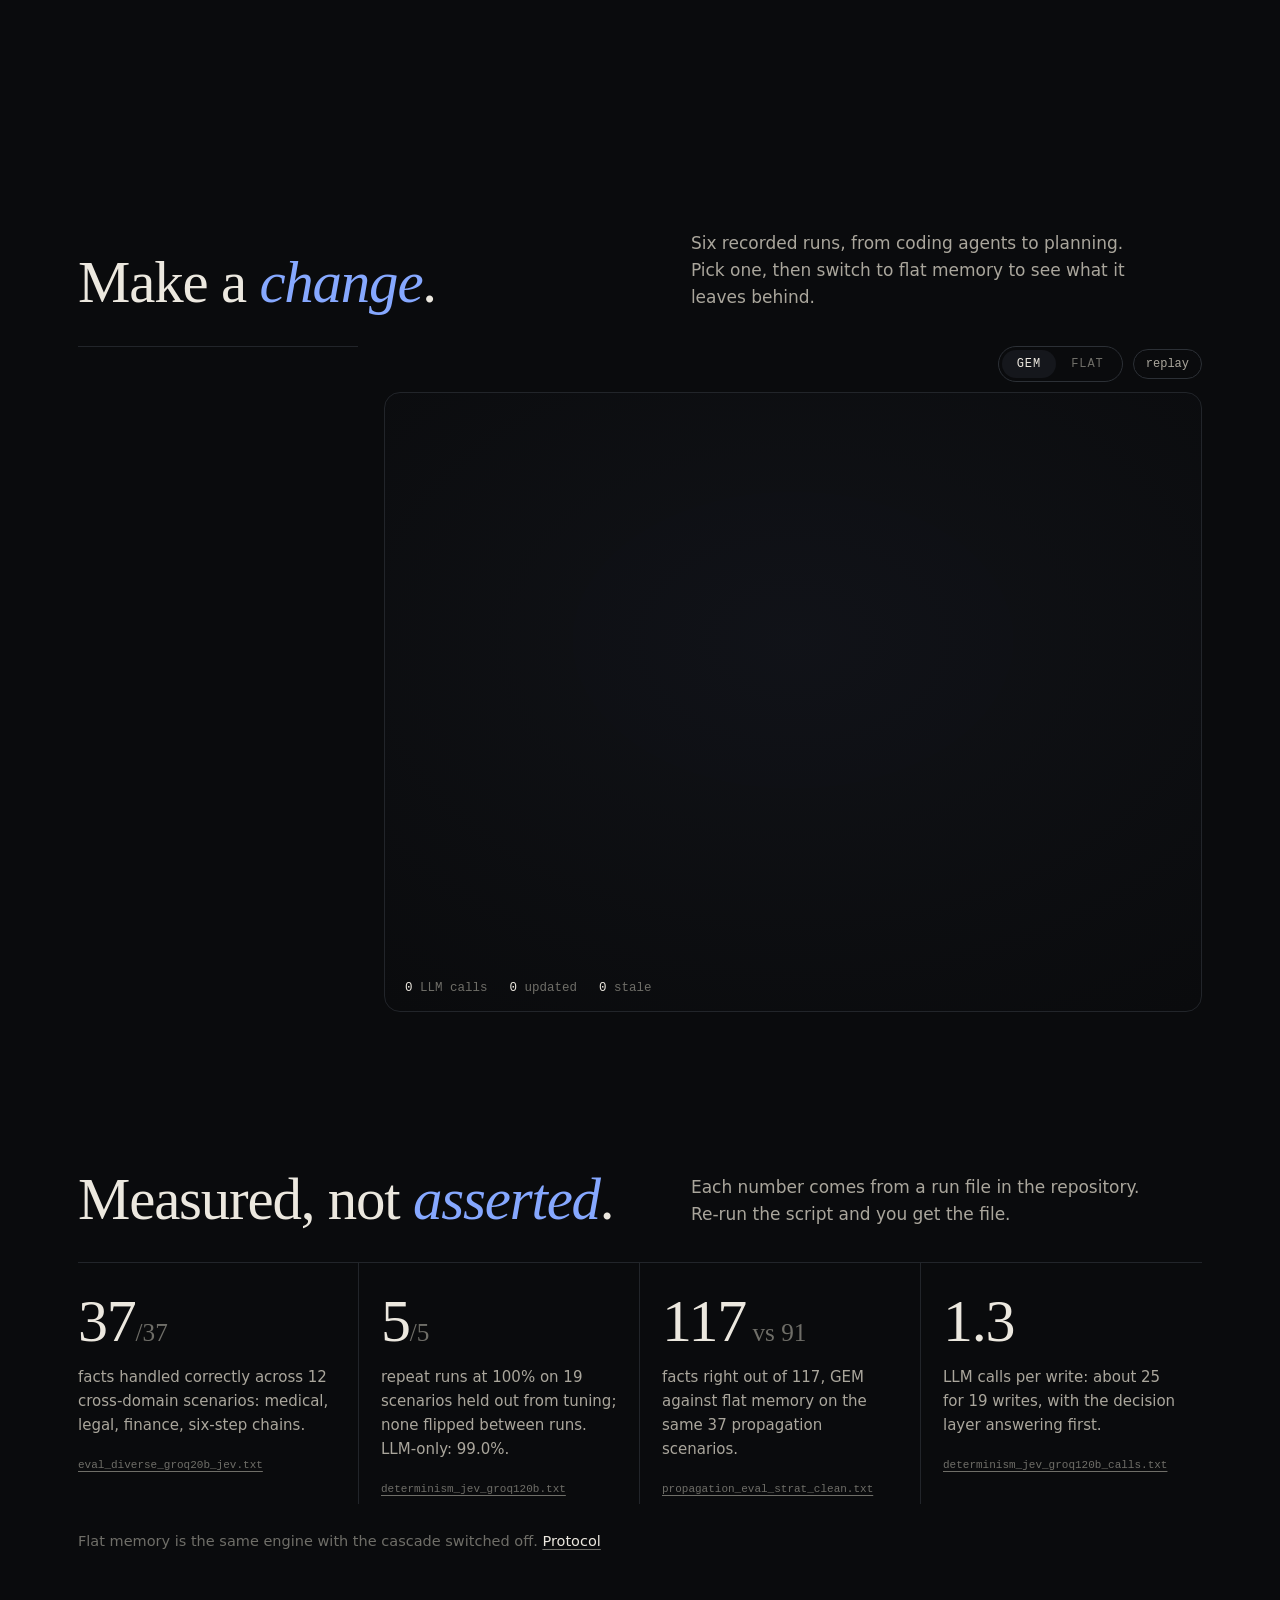
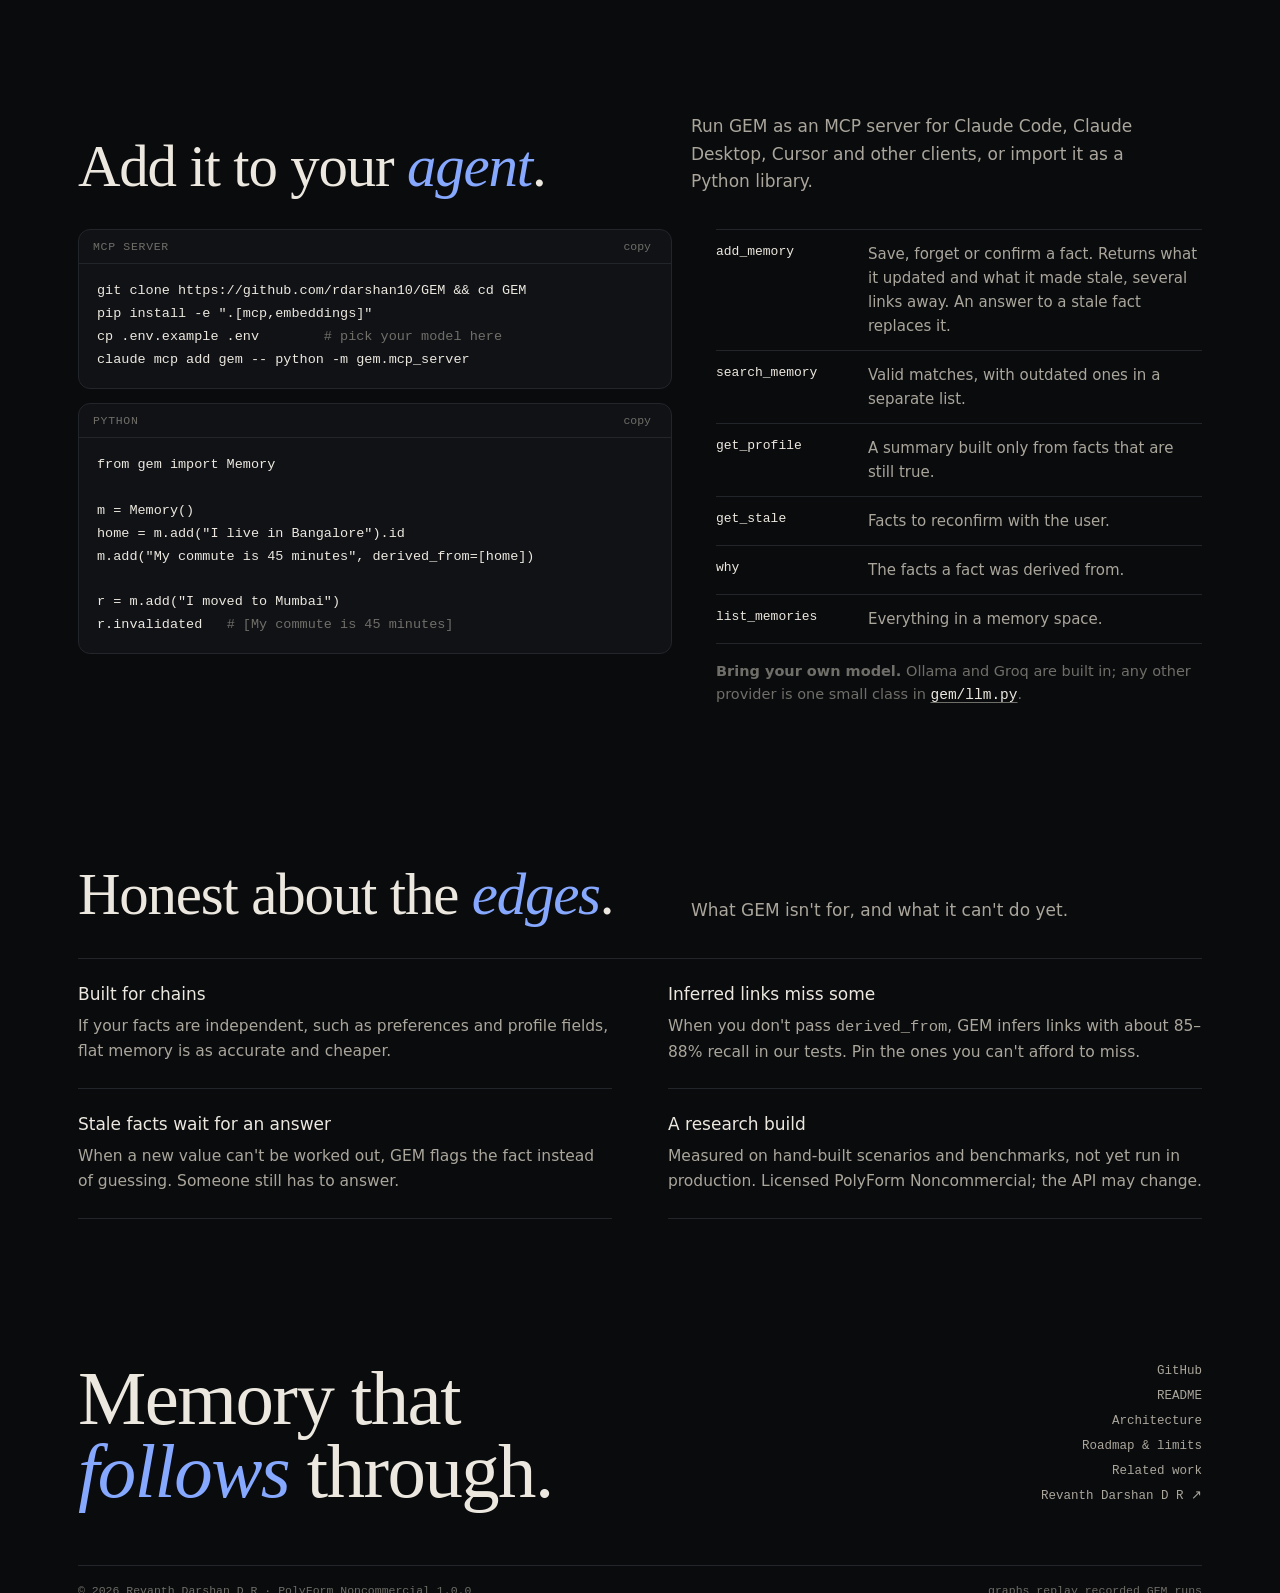
==== commit 122d8b70: "Site: on phones the graph owns the top of the screen The story laid its text cards over the graph, w" ====
--- a/docs/index.html
+++ b/docs/index.html
@@ -22,7 +22,7 @@
     <a href="#how">How it works</a><a class="keep" href="#play">Use cases</a><a href="#numbers">Numbers</a><a href="#install">Install</a><a href="architecture.html">Architecture</a>
     <a class="gh keep" href="https://github.com/rdarshan10/GEM">GitHub ↗</a>
   </nav>
-  <div class="brand"><a class="home" href="#hero" aria-label="GEM, back to top"><b>GEM</b><span>governed evolving memory</span></a><a class="by" href="https://www.revanthdarshan.me/" target="_blank" rel="noopener">by <span class="nm">Revanth Darshan D R ↗</span></a></div>
+  <div class="brand"><a class="home" href="#hero" aria-label="GEM, back to top"><b>GEM</b><span>governed evolving memory</span></a><a class="by" href="https://www.revanthdarshan.me/" target="_blank" rel="noopener"><span class="pre">by </span><span class="nm">Revanth Darshan D R ↗</span></a></div>
 </header>
 <nav class="rail" aria-label="Story steps"></nav>
 <canvas class="field" id="field" aria-hidden="true"></canvas>
@@ -90,7 +90,7 @@
         <div><span>results</span><span>only facts that are still true</span></div>
         <div class="ok"><span>stale</span><span>My commute to the office is 45 minutes → ask the user</span></div>
       </div>
-      <p class="extra">Your answer replaces the stale fact and takes over its links, so the next change still reaches it. If the old value still holds, the agent confirms it instead.</p>
+      <p>Your answer replaces the stale fact and takes over its links, so the next change still reaches it. If the old value still holds, the agent confirms it instead.</p>
     </div></section>
 
     <section class="step" data-beat="cheap" aria-labelledby="h-cheap"><div class="card">
--- a/docs/site.css
+++ b/docs/site.css
@@ -228,9 +228,13 @@
   :root { --gutter: 16px; }
   .brand .by { font-size: 10px; }
   .brand .by .nm { white-space: nowrap; }
-  /* phones: the graph gets whatever the card leaves above it, so the cards stay tight */
-  .step { padding: 0 12px calc(12px + env(safe-area-inset-bottom)); }
-  .card { padding: 16px 18px; max-width: none; border-radius: 12px; }
+  /* phones: the graph owns the top of the screen; the step text scrolls up beneath it and never covers it */
+  .stage { height: 60vh; height: 60svh; z-index: 3; background: var(--bg); }
+  .stage::after { -webkit-mask-image: none; mask-image: none; background: linear-gradient(to bottom, rgba(10,11,13,0) 86%, var(--bg)); }
+  .steps { margin-top: 0; }
+  .step, .step.short { min-height: 40vh; min-height: 40svh; align-items: flex-start; padding: 14px 16px 36px; }
+  .card { padding: 0; max-width: none; background: none; border: 0; border-radius: 0; backdrop-filter: none; -webkit-backdrop-filter: none; }
+  .js .step:not(.on) .card { opacity: .4; }
   .card h1 { font-size: 34px; margin: 4px 0 12px; }
   .card h2 { font-size: 29px; margin: 8px 0 10px; }
   .card p { font-size: 15px; line-height: 1.5; margin-bottom: 10px; }
@@ -246,15 +250,15 @@
   pre { font-size: 12px; padding: 14px; }
   .sec { padding-top: 96px; }
   .play-q { display: none; }
+  .play-stage { height: max(500px, 76svh); }
   .play-bar { justify-content: space-between; }
   .tools li { grid-template-columns: 1fr; gap: 2px; }
   footer { grid-template-columns: 1fr; }
   footer ul { text-align: left; }
 }
-/* short phones: drop the follow-on paragraph so the graph keeps some room */
-@media (max-width: 760px) and (max-height: 720px) { .card .extra { display: none; } .card .io:last-child { margin-bottom: 0; } }
-/* narrow phones: tighter pill so the wordmark keeps its corner; the byline breaks after "by" */
+/* narrow phones: tighter pill so the wordmark keeps its corner */
 @media (max-width: 420px) { .top { gap: 10px; } .pill a { padding: 7px 10px; font-size: 12px; } }
+@media (max-width: 380px) { .brand .by .pre { display: none; } }   /* the name alone keeps to one line, clear of the graph */
 @media (max-width: 340px) { .brand .by .nm { white-space: normal; } }
 @media (max-width: 520px) {
   .numbers { grid-template-columns: 1fr; }
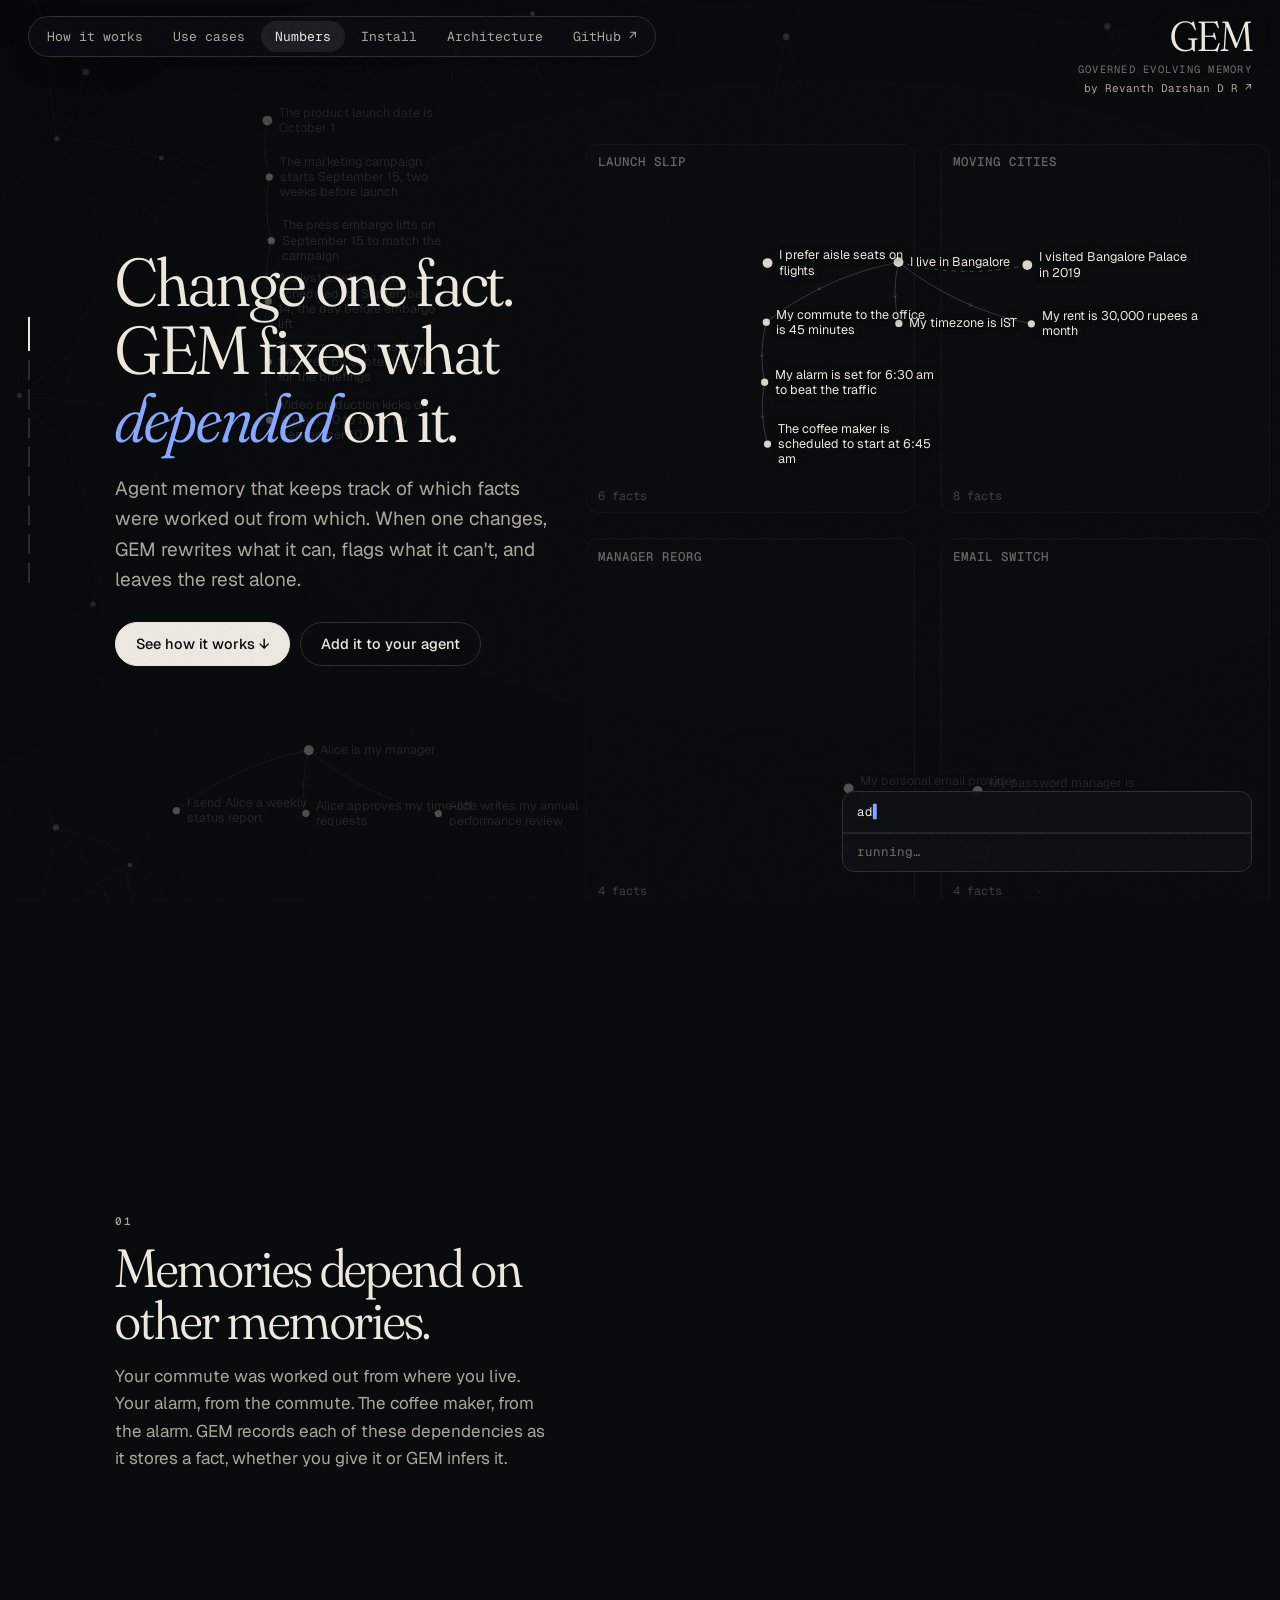
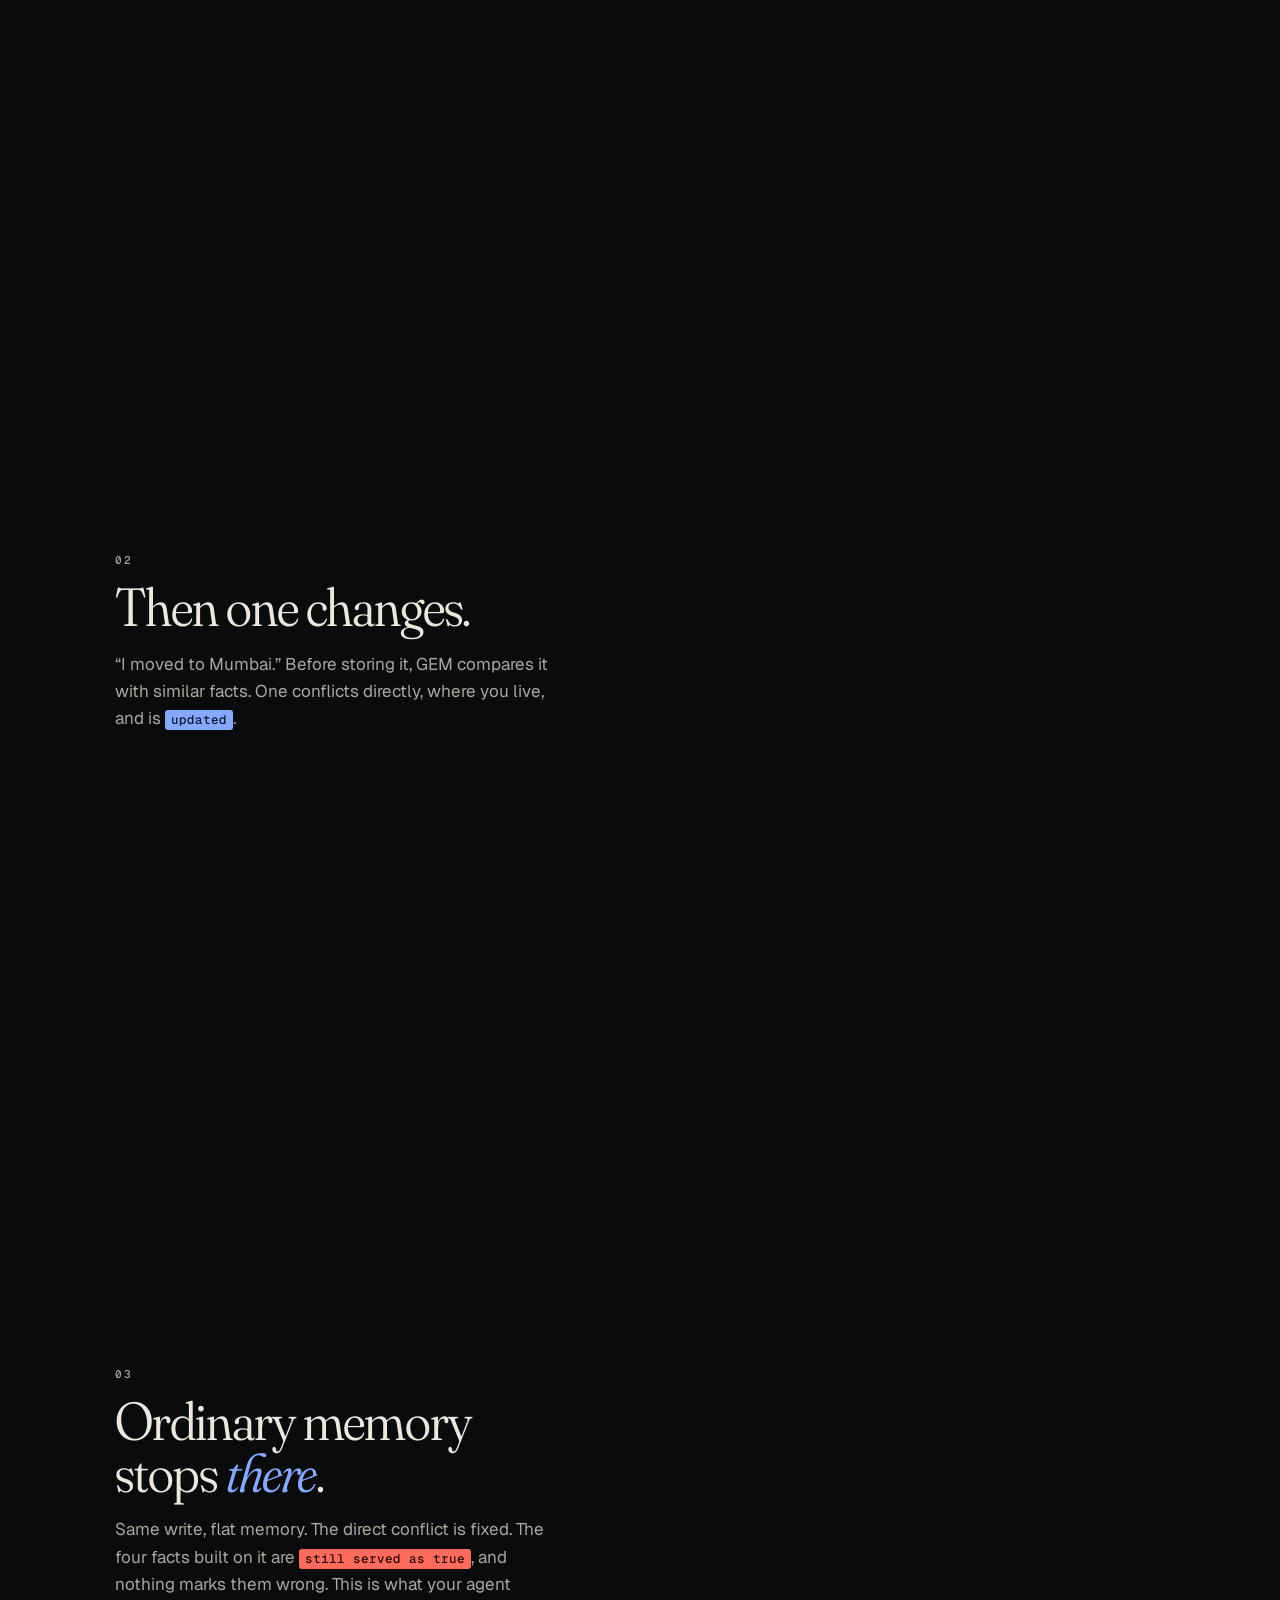
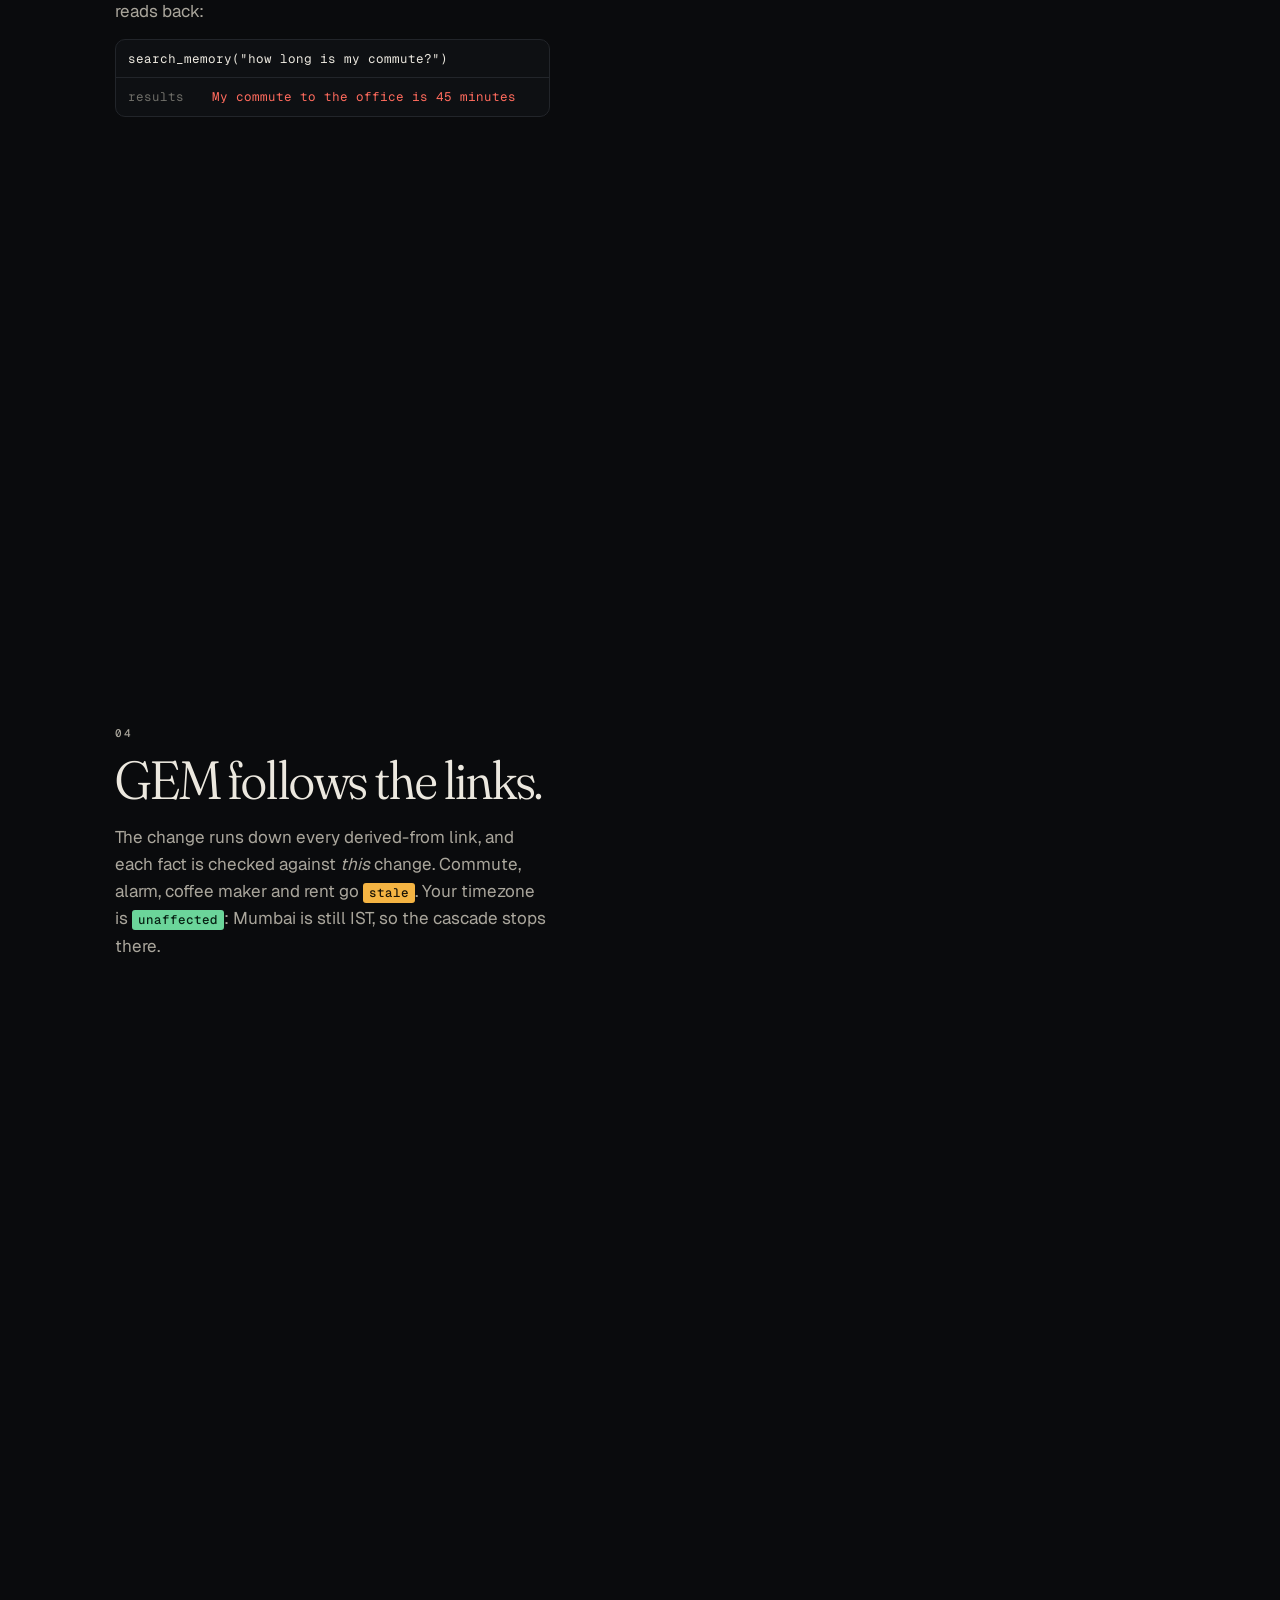
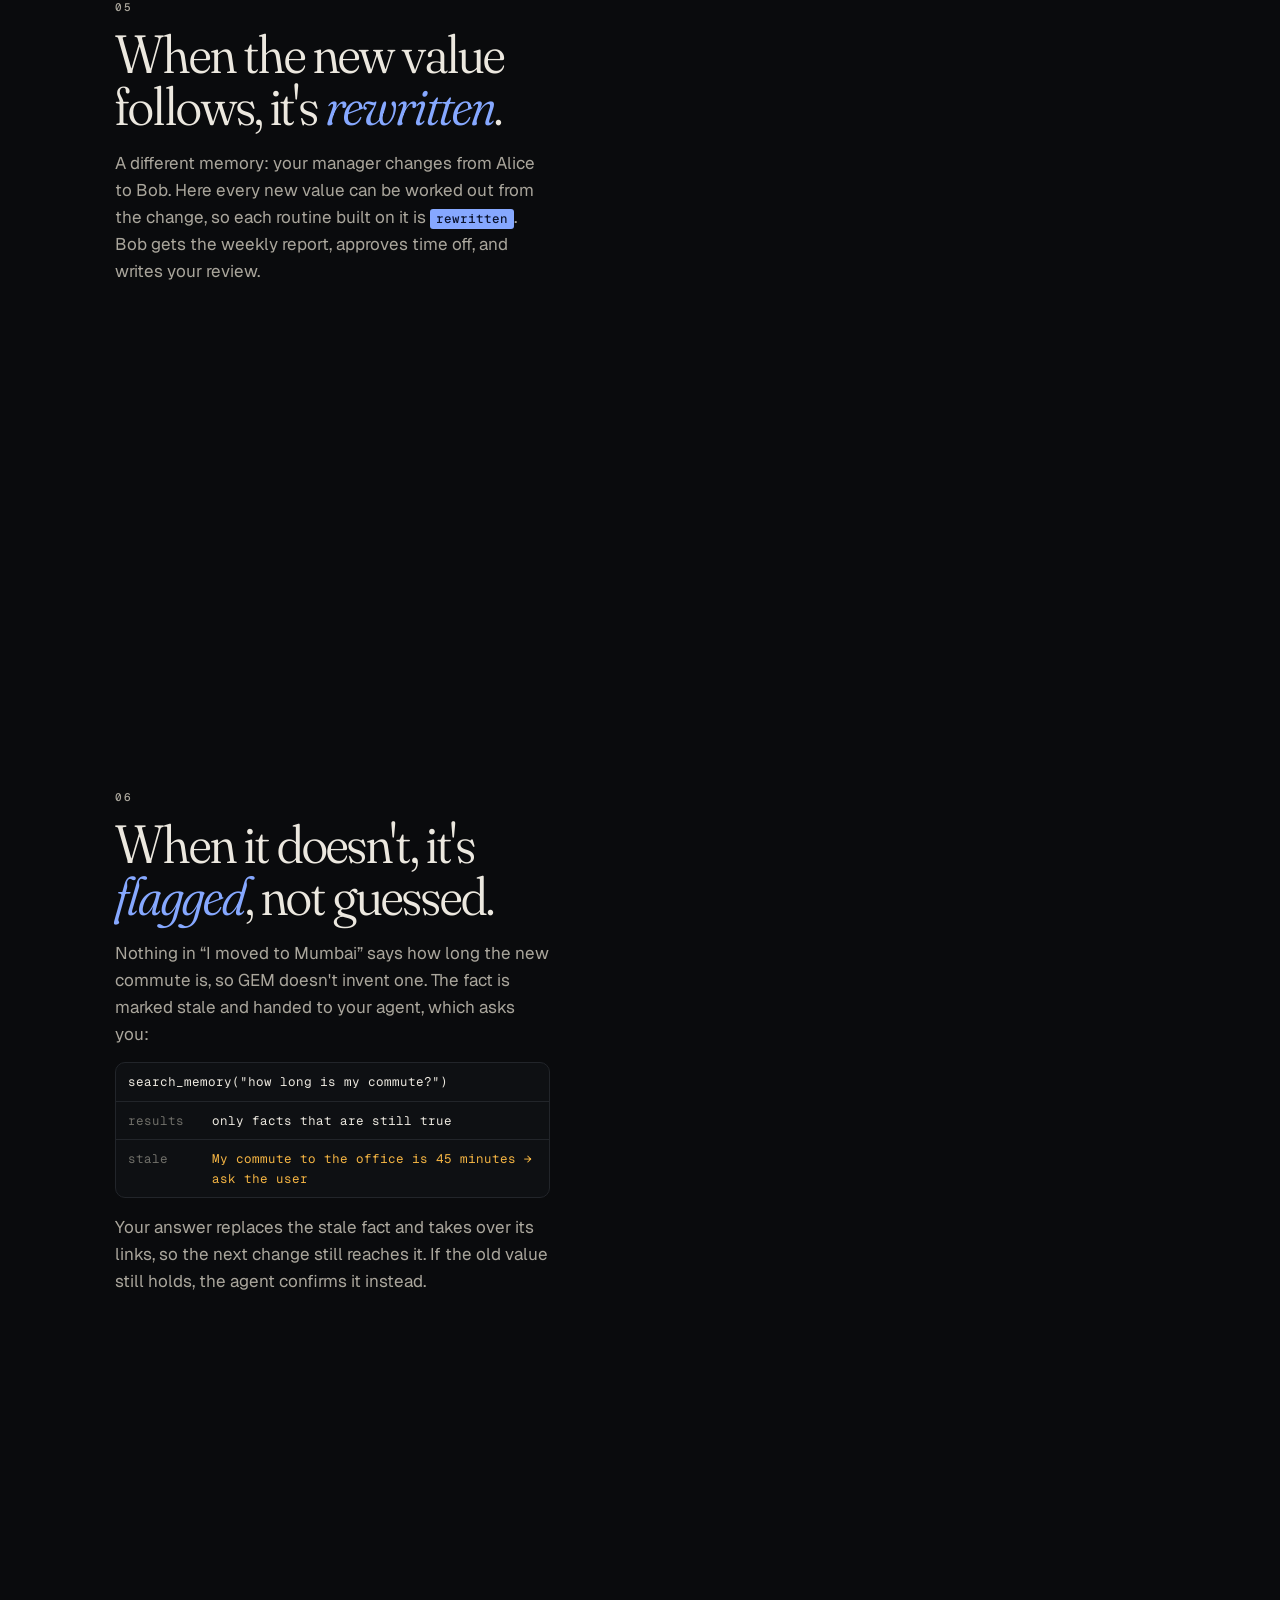
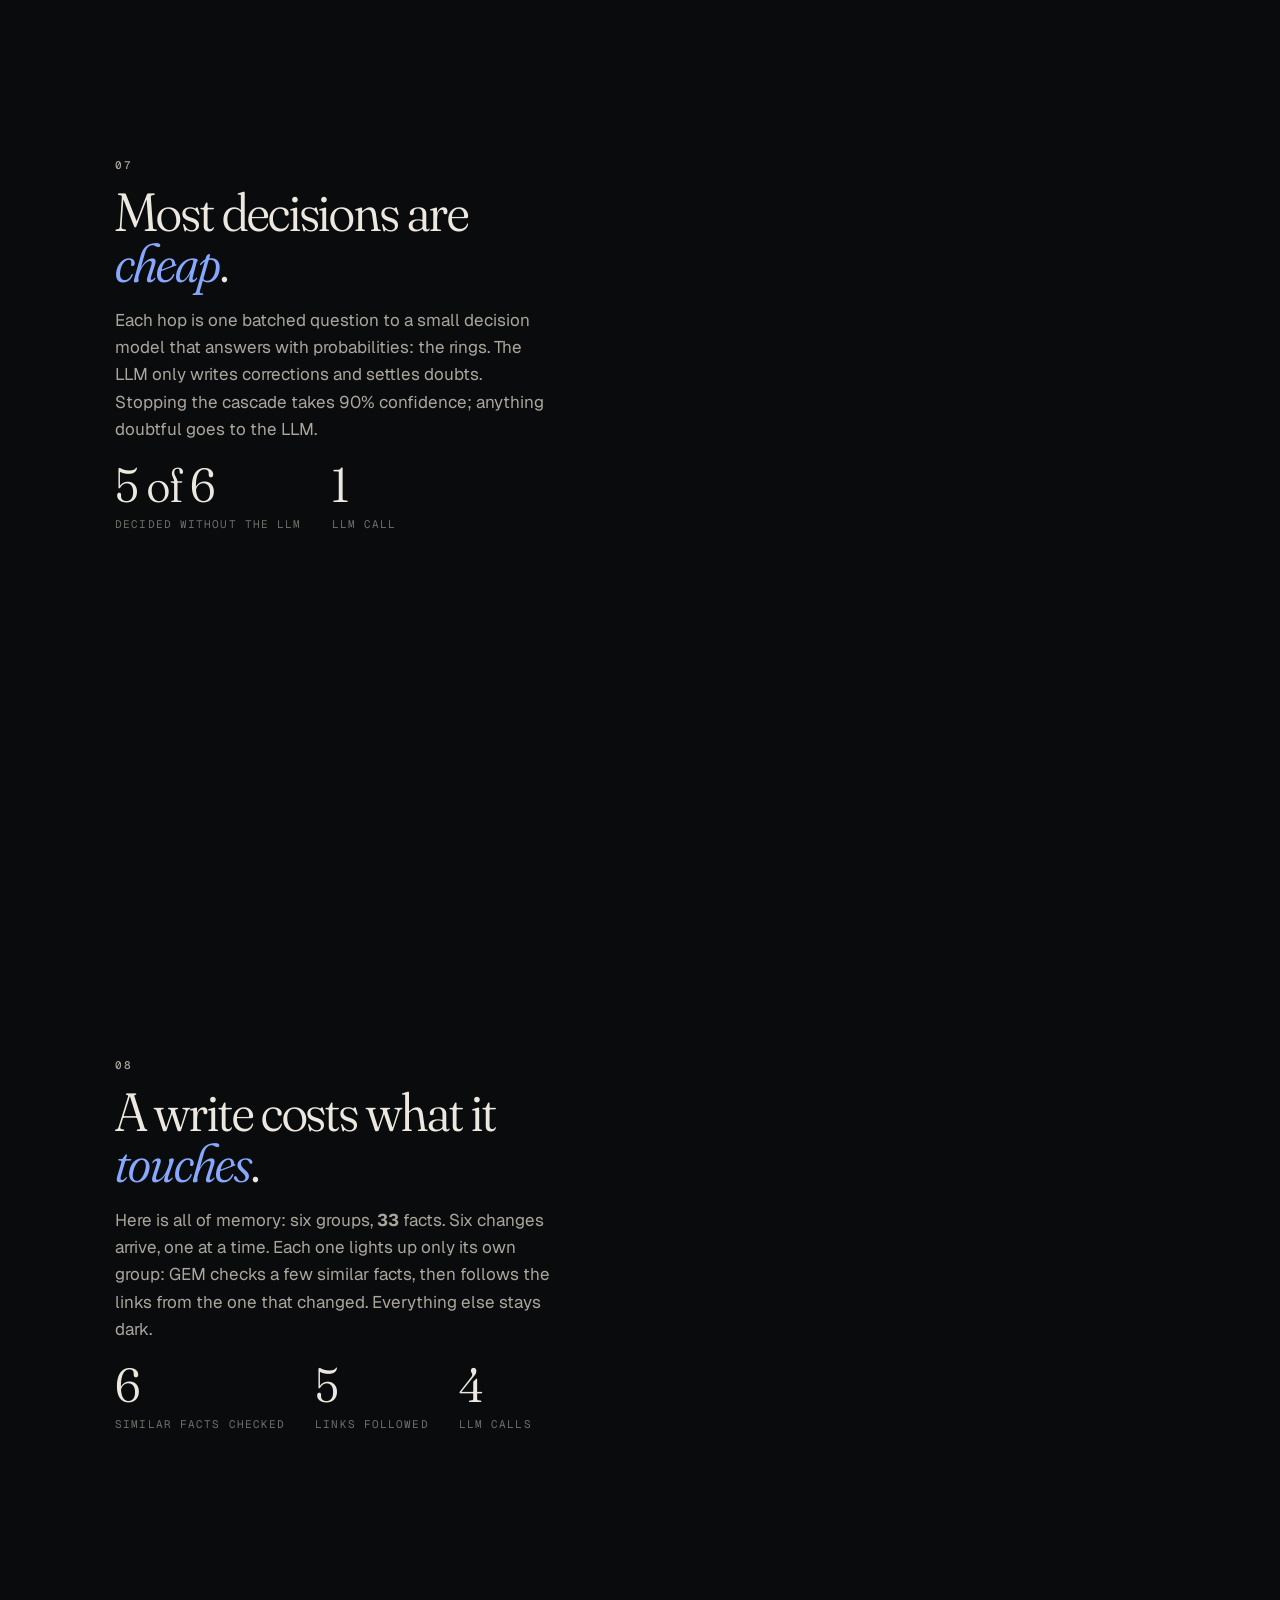
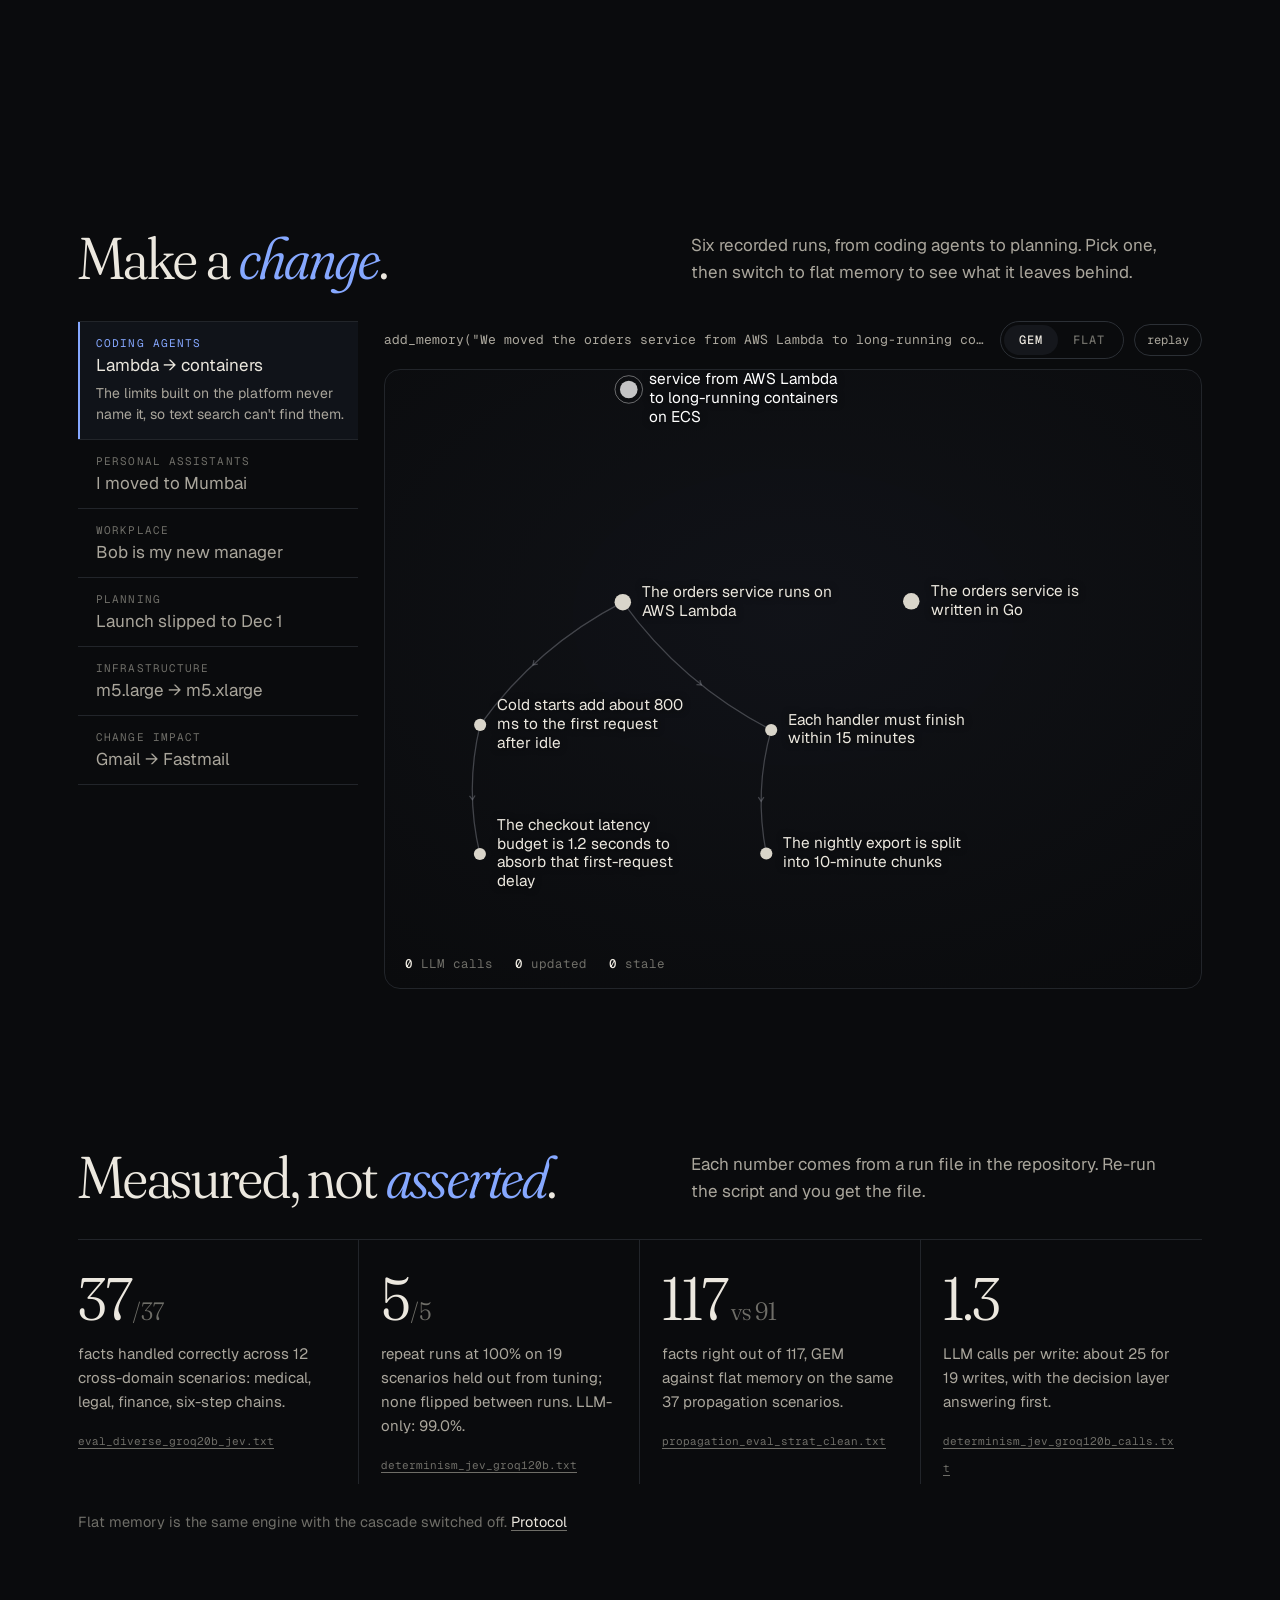
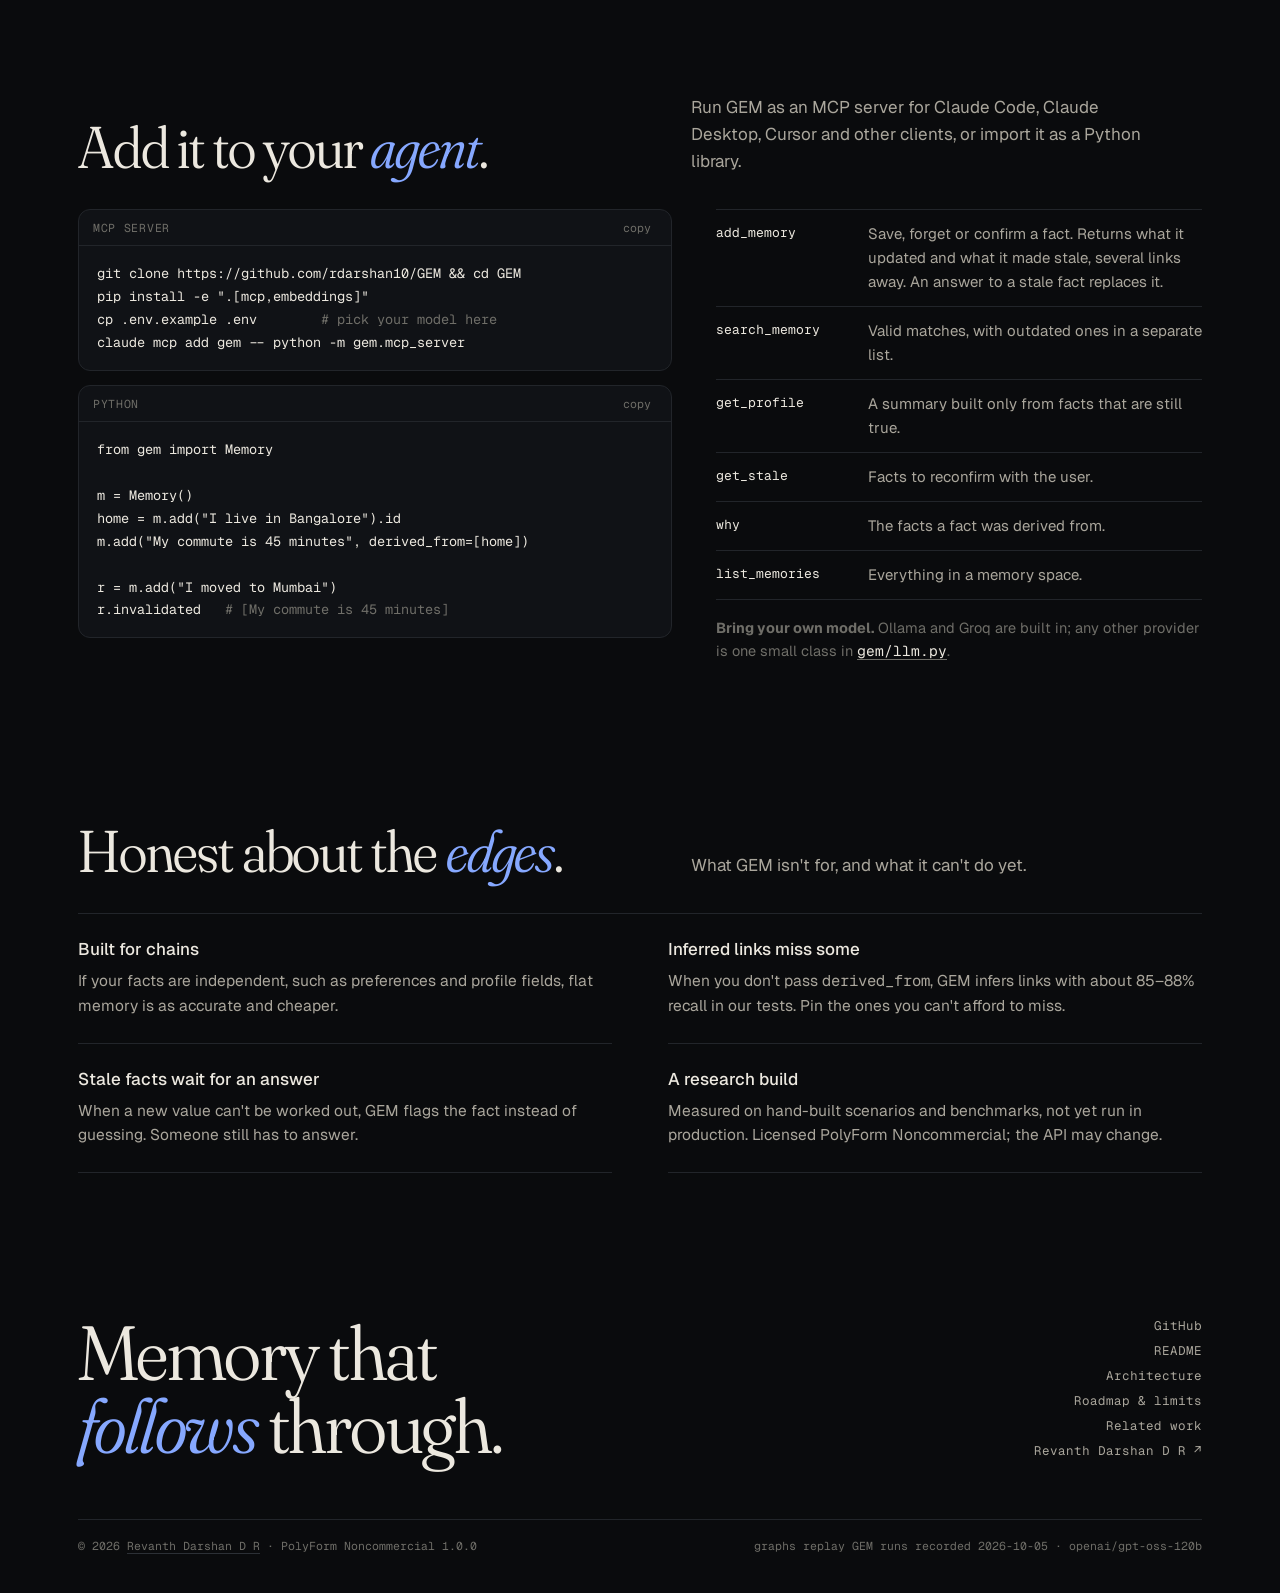
==== commit dc424637: "Site: version the stylesheet and scripts GitHub Pages lets browsers cache CSS and JS for ten minutes" ====
--- a/docs/index.html
+++ b/docs/index.html
@@ -13,7 +13,7 @@
 <link rel="icon" href="data:image/svg+xml,%3Csvg xmlns='http://www.w3.org/2000/svg' viewBox='0 0 32 32'%3E%3Crect width='32' height='32' rx='7' fill='%230a0b0d'/%3E%3Ccircle cx='11' cy='10' r='3.4' fill='%23ece8df'/%3E%3Ccircle cx='21' cy='17' r='3.4' fill='%2386a8ff'/%3E%3Ccircle cx='11' cy='24' r='3.4' fill='%23f4b443'/%3E%3Cpath d='M13.5 11.6 18.6 15.3M18.6 18.8 13.5 22.4' stroke='%23ece8df' stroke-width='1.3'/%3E%3C/svg%3E">
 <link rel="preconnect" href="https://fonts.googleapis.com"><link rel="preconnect" href="https://fonts.gstatic.com" crossorigin>
 <link href="https://fonts.googleapis.com/css2?family=Fraunces:ital,opsz,wght,SOFT@0,9..144,300..500,0..100;1,9..144,300..500,0..100&family=Geist:wght@400;500&family=Geist+Mono:wght@400;500&display=swap" rel="stylesheet">
-<link rel="stylesheet" href="site.css">
+<link rel="stylesheet" href="site.css?v=6">
 </head>
 <body>
 <a class="skip" href="#play">Skip to the use cases</a>
@@ -210,7 +210,7 @@
 </footer>
 <p class="legal after"><span>© 2026 <a href="https://www.revanthdarshan.me/" target="_blank" rel="noopener">Revanth Darshan D R</a> · PolyForm Noncommercial 1.0.0</span><span id="data-stamp">graphs replay recorded GEM runs</span></p>
 
-<script src="engine.js"></script>
-<script src="site.js"></script>
+<script src="engine.js?v=6"></script>
+<script src="site.js?v=6"></script>
 </body>
 </html>
